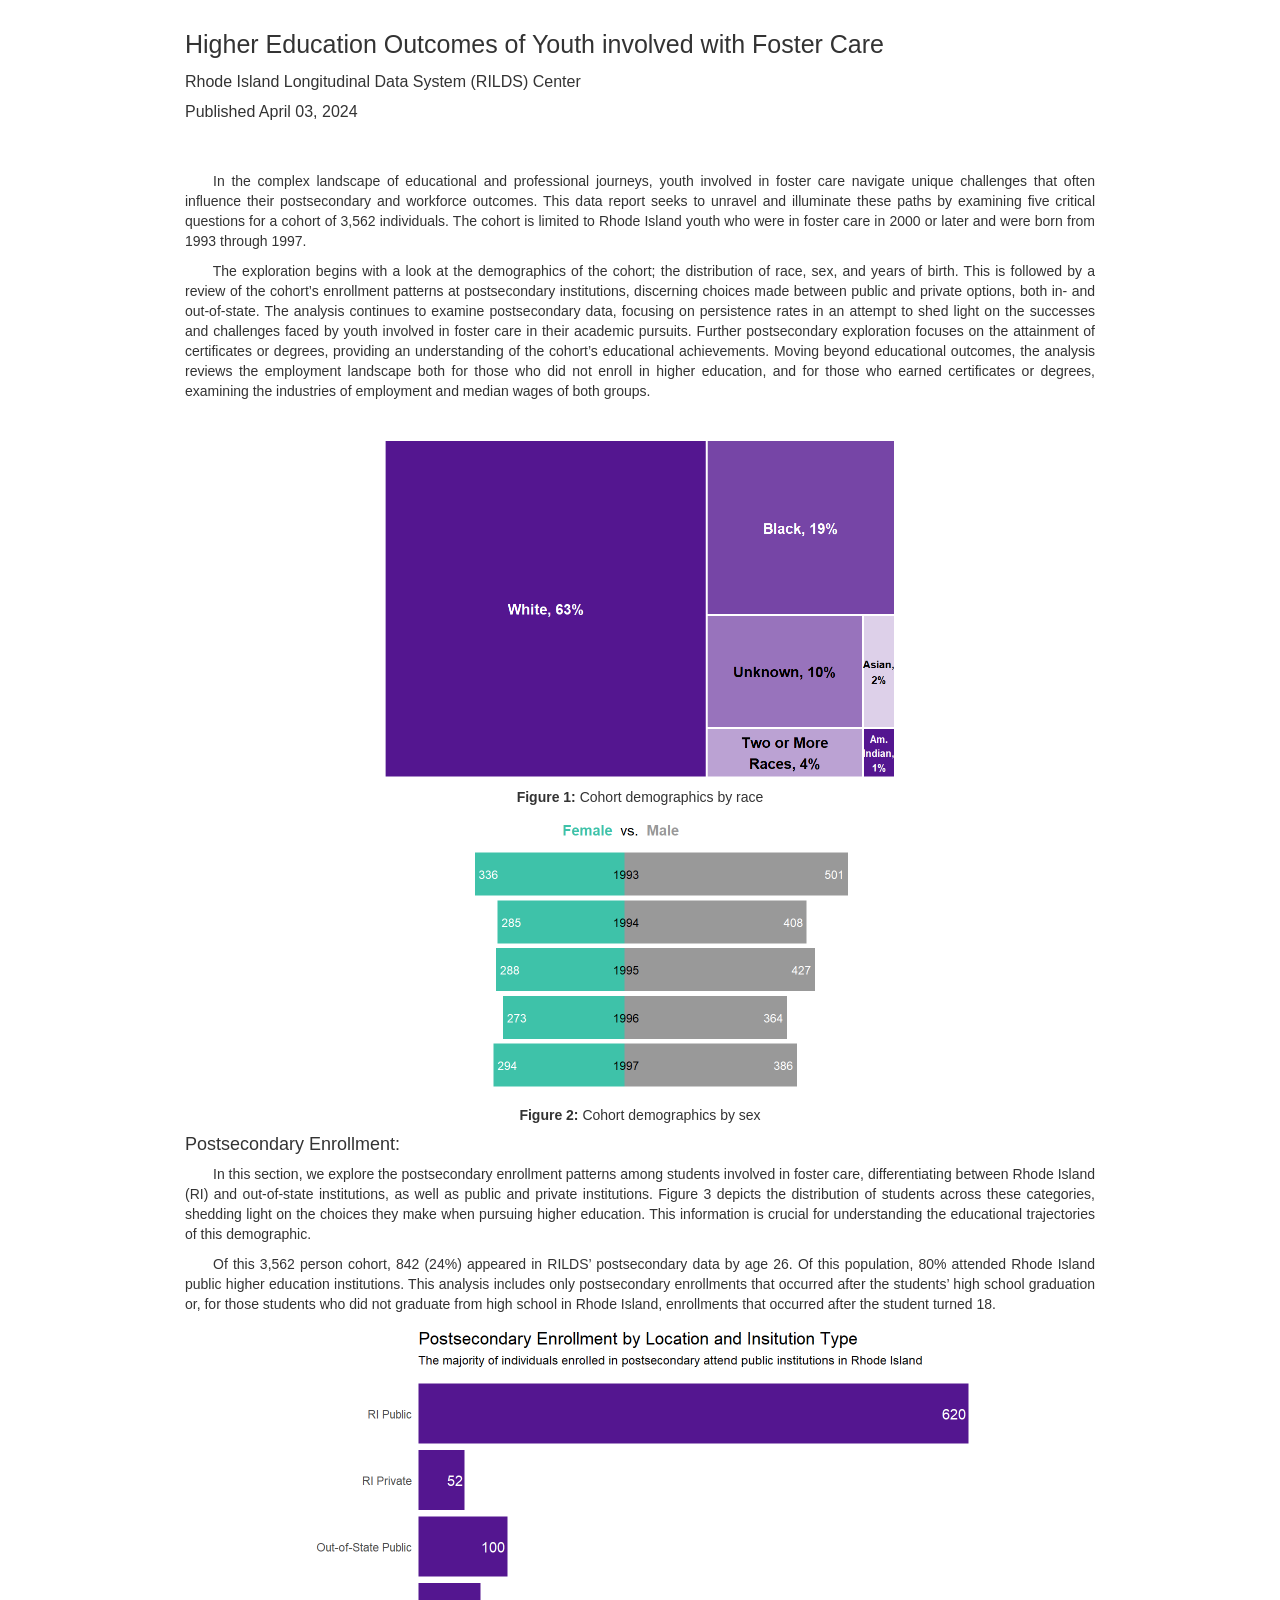
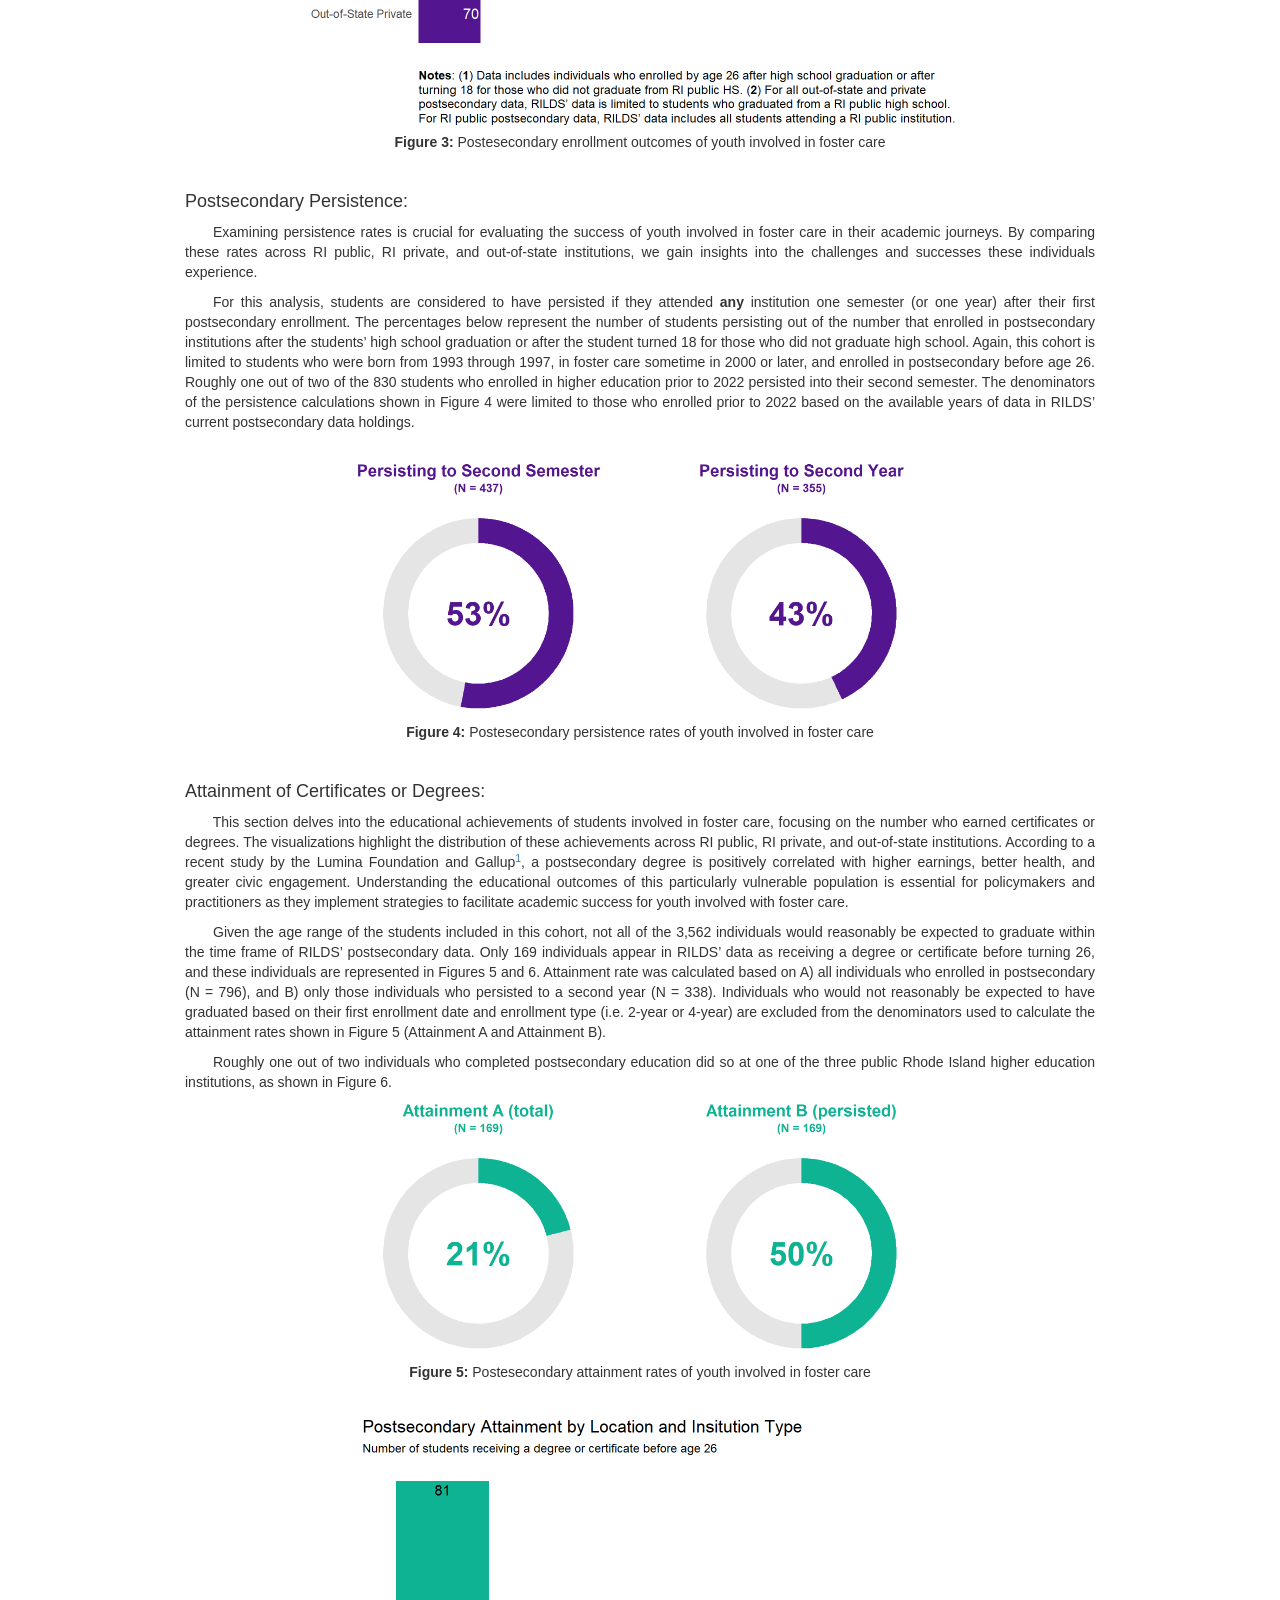
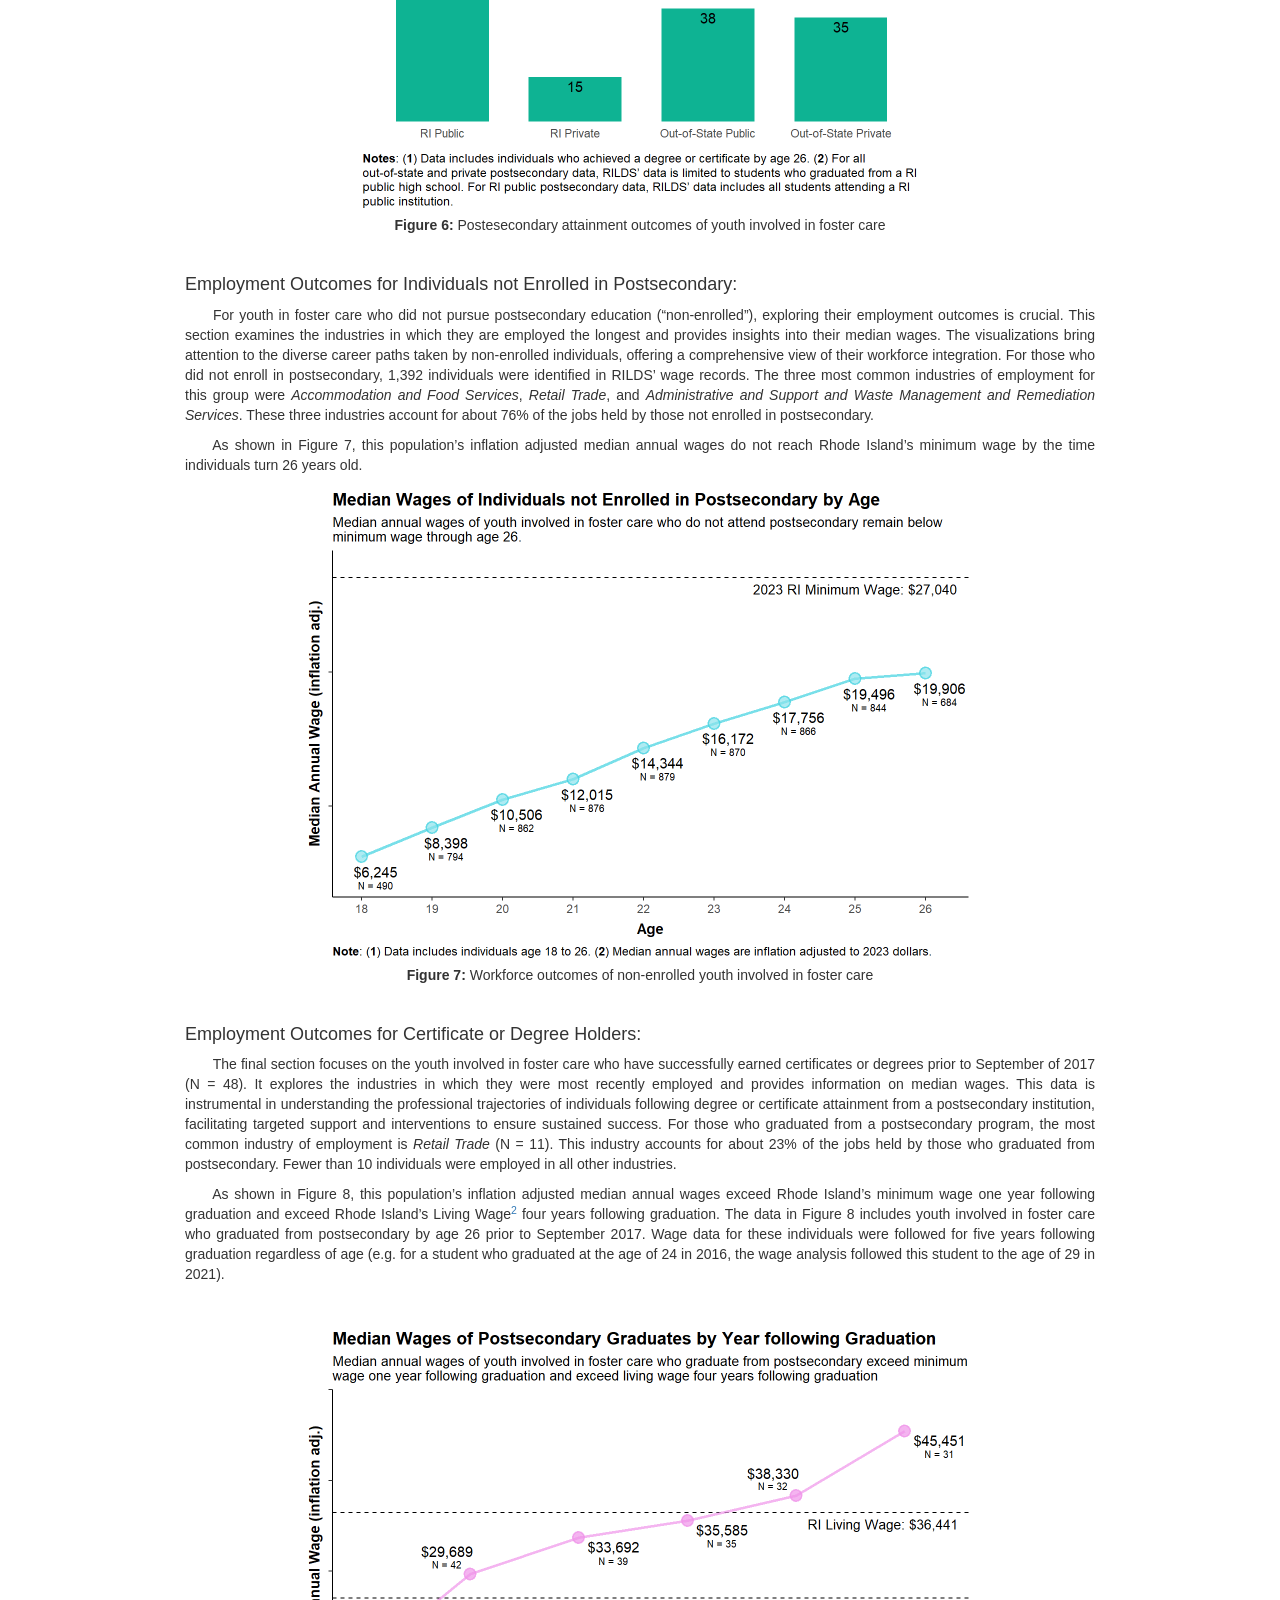
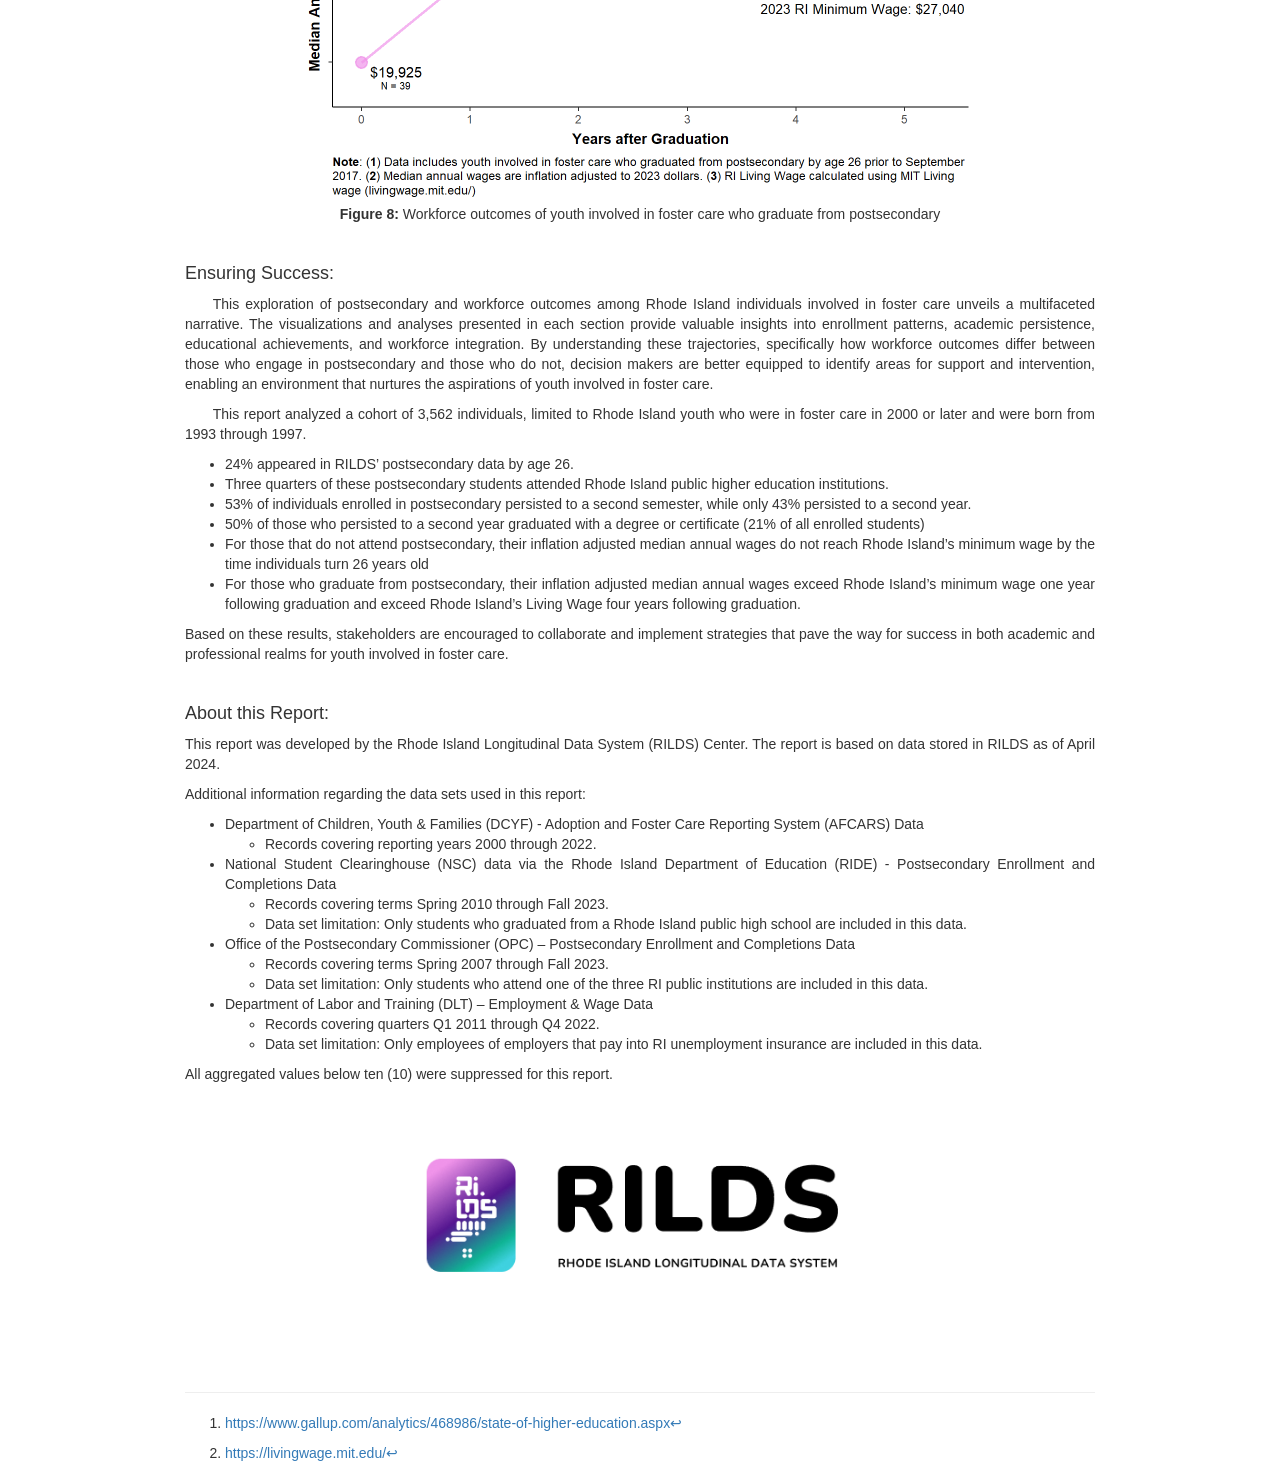
==== FosterCareOutomces.html @ bedd2a1e "add foster care story" ====
<!DOCTYPE html>

<html>

<head>

<meta charset="utf-8" />
<meta name="generator" content="pandoc" />
<meta http-equiv="X-UA-Compatible" content="IE=EDGE" />


<meta name="author" content="Rhode Island Longitudinal Data System (RILDS) Center " />


<title>Higher Education Outcomes of Youth involved with Foster Care </title>

<script>// Pandoc 2.9 adds attributes on both header and div. We remove the former (to
// be compatible with the behavior of Pandoc < 2.8).
document.addEventListener('DOMContentLoaded', function(e) {
  var hs = document.querySelectorAll("div.section[class*='level'] > :first-child");
  var i, h, a;
  for (i = 0; i < hs.length; i++) {
    h = hs[i];
    if (!/^h[1-6]$/i.test(h.tagName)) continue;  // it should be a header h1-h6
    a = h.attributes;
    while (a.length > 0) h.removeAttribute(a[0].name);
  }
});
</script>
<script>/*! jQuery v3.6.0 | (c) OpenJS Foundation and other contributors | jquery.org/license */
!function(e,t){"use strict";"object"==typeof module&&"object"==typeof module.exports?module.exports=e.document?t(e,!0):function(e){if(!e.document)throw new Error("jQuery requires a window with a document");return t(e)}:t(e)}("undefined"!=typeof window?window:this,function(C,e){"use strict";var t=[],r=Object.getPrototypeOf,s=t.slice,g=t.flat?function(e){return t.flat.call(e)}:function(e){return t.concat.apply([],e)},u=t.push,i=t.indexOf,n={},o=n.toString,v=n.hasOwnProperty,a=v.toString,l=a.call(Object),y={},m=function(e){return"function"==typeof e&&"number"!=typeof e.nodeType&&"function"!=typeof e.item},x=function(e){return null!=e&&e===e.window},E=C.document,c={type:!0,src:!0,nonce:!0,noModule:!0};function b(e,t,n){var r,i,o=(n=n||E).createElement("script");if(o.text=e,t)for(r in c)(i=t[r]||t.getAttribute&&t.getAttribute(r))&&o.setAttribute(r,i);n.head.appendChild(o).parentNode.removeChild(o)}function w(e){return null==e?e+"":"object"==typeof e||"function"==typeof e?n[o.call(e)]||"object":typeof e}var f="3.6.0",S=function(e,t){return new S.fn.init(e,t)};function p(e){var t=!!e&&"length"in e&&e.length,n=w(e);return!m(e)&&!x(e)&&("array"===n||0===t||"number"==typeof t&&0<t&&t-1 in e)}S.fn=S.prototype={jquery:f,constructor:S,length:0,toArray:function(){return s.call(this)},get:function(e){return null==e?s.call(this):e<0?this[e+this.length]:this[e]},pushStack:function(e){var t=S.merge(this.constructor(),e);return t.prevObject=this,t},each:function(e){return S.each(this,e)},map:function(n){return this.pushStack(S.map(this,function(e,t){return n.call(e,t,e)}))},slice:function(){return this.pushStack(s.apply(this,arguments))},first:function(){return this.eq(0)},last:function(){return this.eq(-1)},even:function(){return this.pushStack(S.grep(this,function(e,t){return(t+1)%2}))},odd:function(){return this.pushStack(S.grep(this,function(e,t){return t%2}))},eq:function(e){var t=this.length,n=+e+(e<0?t:0);return this.pushStack(0<=n&&n<t?[this[n]]:[])},end:function(){return this.prevObject||this.constructor()},push:u,sort:t.sort,splice:t.splice},S.extend=S.fn.extend=function(){var e,t,n,r,i,o,a=arguments[0]||{},s=1,u=arguments.length,l=!1;for("boolean"==typeof a&&(l=a,a=arguments[s]||{},s++),"object"==typeof a||m(a)||(a={}),s===u&&(a=this,s--);s<u;s++)if(null!=(e=arguments[s]))for(t in e)r=e[t],"__proto__"!==t&&a!==r&&(l&&r&&(S.isPlainObject(r)||(i=Array.isArray(r)))?(n=a[t],o=i&&!Array.isArray(n)?[]:i||S.isPlainObject(n)?n:{},i=!1,a[t]=S.extend(l,o,r)):void 0!==r&&(a[t]=r));return a},S.extend({expando:"jQuery"+(f+Math.random()).replace(/\D/g,""),isReady:!0,error:function(e){throw new Error(e)},noop:function(){},isPlainObject:function(e){var t,n;return!(!e||"[object Object]"!==o.call(e))&&(!(t=r(e))||"function"==typeof(n=v.call(t,"constructor")&&t.constructor)&&a.call(n)===l)},isEmptyObject:function(e){var t;for(t in e)return!1;return!0},globalEval:function(e,t,n){b(e,{nonce:t&&t.nonce},n)},each:function(e,t){var n,r=0;if(p(e)){for(n=e.length;r<n;r++)if(!1===t.call(e[r],r,e[r]))break}else for(r in e)if(!1===t.call(e[r],r,e[r]))break;return e},makeArray:function(e,t){var n=t||[];return null!=e&&(p(Object(e))?S.merge(n,"string"==typeof e?[e]:e):u.call(n,e)),n},inArray:function(e,t,n){return null==t?-1:i.call(t,e,n)},merge:function(e,t){for(var n=+t.length,r=0,i=e.length;r<n;r++)e[i++]=t[r];return e.length=i,e},grep:function(e,t,n){for(var r=[],i=0,o=e.length,a=!n;i<o;i++)!t(e[i],i)!==a&&r.push(e[i]);return r},map:function(e,t,n){var r,i,o=0,a=[];if(p(e))for(r=e.length;o<r;o++)null!=(i=t(e[o],o,n))&&a.push(i);else for(o in e)null!=(i=t(e[o],o,n))&&a.push(i);return g(a)},guid:1,support:y}),"function"==typeof Symbol&&(S.fn[Symbol.iterator]=t[Symbol.iterator]),S.each("Boolean Number String Function Array Date RegExp Object Error Symbol".split(" "),function(e,t){n["[object "+t+"]"]=t.toLowerCase()});var d=function(n){var e,d,b,o,i,h,f,g,w,u,l,T,C,a,E,v,s,c,y,S="sizzle"+1*new Date,p=n.document,k=0,r=0,m=ue(),x=ue(),A=ue(),N=ue(),j=function(e,t){return e===t&&(l=!0),0},D={}.hasOwnProperty,t=[],q=t.pop,L=t.push,H=t.push,O=t.slice,P=function(e,t){for(var n=0,r=e.length;n<r;n++)if(e[n]===t)return n;return-1},R="checked|selected|async|autofocus|autoplay|controls|defer|disabled|hidden|ismap|loop|multiple|open|readonly|required|scoped",M="[\\x20\\t\\r\\n\\f]",I="(?:\\\\[\\da-fA-F]{1,6}"+M+"?|\\\\[^\\r\\n\\f]|[\\w-]|[^\0-\\x7f])+",W="\\["+M+"*("+I+")(?:"+M+"*([*^$|!~]?=)"+M+"*(?:'((?:\\\\.|[^\\\\'])*)'|\"((?:\\\\.|[^\\\\\"])*)\"|("+I+"))|)"+M+"*\\]",F=":("+I+")(?:\\((('((?:\\\\.|[^\\\\'])*)'|\"((?:\\\\.|[^\\\\\"])*)\")|((?:\\\\.|[^\\\\()[\\]]|"+W+")*)|.*)\\)|)",B=new RegExp(M+"+","g"),$=new RegExp("^"+M+"+|((?:^|[^\\\\])(?:\\\\.)*)"+M+"+$","g"),_=new RegExp("^"+M+"*,"+M+"*"),z=new RegExp("^"+M+"*([>+~]|"+M+")"+M+"*"),U=new RegExp(M+"|>"),X=new RegExp(F),V=new RegExp("^"+I+"$"),G={ID:new RegExp("^#("+I+")"),CLASS:new RegExp("^\\.("+I+")"),TAG:new RegExp("^("+I+"|[*])"),ATTR:new RegExp("^"+W),PSEUDO:new RegExp("^"+F),CHILD:new RegExp("^:(only|first|last|nth|nth-last)-(child|of-type)(?:\\("+M+"*(even|odd|(([+-]|)(\\d*)n|)"+M+"*(?:([+-]|)"+M+"*(\\d+)|))"+M+"*\\)|)","i"),bool:new RegExp("^(?:"+R+")$","i"),needsContext:new RegExp("^"+M+"*[>+~]|:(even|odd|eq|gt|lt|nth|first|last)(?:\\("+M+"*((?:-\\d)?\\d*)"+M+"*\\)|)(?=[^-]|$)","i")},Y=/HTML$/i,Q=/^(?:input|select|textarea|button)$/i,J=/^h\d$/i,K=/^[^{]+\{\s*\[native \w/,Z=/^(?:#([\w-]+)|(\w+)|\.([\w-]+))$/,ee=/[+~]/,te=new RegExp("\\\\[\\da-fA-F]{1,6}"+M+"?|\\\\([^\\r\\n\\f])","g"),ne=function(e,t){var n="0x"+e.slice(1)-65536;return t||(n<0?String.fromCharCode(n+65536):String.fromCharCode(n>>10|55296,1023&n|56320))},re=/([\0-\x1f\x7f]|^-?\d)|^-$|[^\0-\x1f\x7f-\uFFFF\w-]/g,ie=function(e,t){return t?"\0"===e?"\ufffd":e.slice(0,-1)+"\\"+e.charCodeAt(e.length-1).toString(16)+" ":"\\"+e},oe=function(){T()},ae=be(function(e){return!0===e.disabled&&"fieldset"===e.nodeName.toLowerCase()},{dir:"parentNode",next:"legend"});try{H.apply(t=O.call(p.childNodes),p.childNodes),t[p.childNodes.length].nodeType}catch(e){H={apply:t.length?function(e,t){L.apply(e,O.call(t))}:function(e,t){var n=e.length,r=0;while(e[n++]=t[r++]);e.length=n-1}}}function se(t,e,n,r){var i,o,a,s,u,l,c,f=e&&e.ownerDocument,p=e?e.nodeType:9;if(n=n||[],"string"!=typeof t||!t||1!==p&&9!==p&&11!==p)return n;if(!r&&(T(e),e=e||C,E)){if(11!==p&&(u=Z.exec(t)))if(i=u[1]){if(9===p){if(!(a=e.getElementById(i)))return n;if(a.id===i)return n.push(a),n}else if(f&&(a=f.getElementById(i))&&y(e,a)&&a.id===i)return n.push(a),n}else{if(u[2])return H.apply(n,e.getElementsByTagName(t)),n;if((i=u[3])&&d.getElementsByClassName&&e.getElementsByClassName)return H.apply(n,e.getElementsByClassName(i)),n}if(d.qsa&&!N[t+" "]&&(!v||!v.test(t))&&(1!==p||"object"!==e.nodeName.toLowerCase())){if(c=t,f=e,1===p&&(U.test(t)||z.test(t))){(f=ee.test(t)&&ye(e.parentNode)||e)===e&&d.scope||((s=e.getAttribute("id"))?s=s.replace(re,ie):e.setAttribute("id",s=S)),o=(l=h(t)).length;while(o--)l[o]=(s?"#"+s:":scope")+" "+xe(l[o]);c=l.join(",")}try{return H.apply(n,f.querySelectorAll(c)),n}catch(e){N(t,!0)}finally{s===S&&e.removeAttribute("id")}}}return g(t.replace($,"$1"),e,n,r)}function ue(){var r=[];return function e(t,n){return r.push(t+" ")>b.cacheLength&&delete e[r.shift()],e[t+" "]=n}}function le(e){return e[S]=!0,e}function ce(e){var t=C.createElement("fieldset");try{return!!e(t)}catch(e){return!1}finally{t.parentNode&&t.parentNode.removeChild(t),t=null}}function fe(e,t){var n=e.split("|"),r=n.length;while(r--)b.attrHandle[n[r]]=t}function pe(e,t){var n=t&&e,r=n&&1===e.nodeType&&1===t.nodeType&&e.sourceIndex-t.sourceIndex;if(r)return r;if(n)while(n=n.nextSibling)if(n===t)return-1;return e?1:-1}function de(t){return function(e){return"input"===e.nodeName.toLowerCase()&&e.type===t}}function he(n){return function(e){var t=e.nodeName.toLowerCase();return("input"===t||"button"===t)&&e.type===n}}function ge(t){return function(e){return"form"in e?e.parentNode&&!1===e.disabled?"label"in e?"label"in e.parentNode?e.parentNode.disabled===t:e.disabled===t:e.isDisabled===t||e.isDisabled!==!t&&ae(e)===t:e.disabled===t:"label"in e&&e.disabled===t}}function ve(a){return le(function(o){return o=+o,le(function(e,t){var n,r=a([],e.length,o),i=r.length;while(i--)e[n=r[i]]&&(e[n]=!(t[n]=e[n]))})})}function ye(e){return e&&"undefined"!=typeof e.getElementsByTagName&&e}for(e in d=se.support={},i=se.isXML=function(e){var t=e&&e.namespaceURI,n=e&&(e.ownerDocument||e).documentElement;return!Y.test(t||n&&n.nodeName||"HTML")},T=se.setDocument=function(e){var t,n,r=e?e.ownerDocument||e:p;return r!=C&&9===r.nodeType&&r.documentElement&&(a=(C=r).documentElement,E=!i(C),p!=C&&(n=C.defaultView)&&n.top!==n&&(n.addEventListener?n.addEventListener("unload",oe,!1):n.attachEvent&&n.attachEvent("onunload",oe)),d.scope=ce(function(e){return a.appendChild(e).appendChild(C.createElement("div")),"undefined"!=typeof e.querySelectorAll&&!e.querySelectorAll(":scope fieldset div").length}),d.attributes=ce(function(e){return e.className="i",!e.getAttribute("className")}),d.getElementsByTagName=ce(function(e){return e.appendChild(C.createComment("")),!e.getElementsByTagName("*").length}),d.getElementsByClassName=K.test(C.getElementsByClassName),d.getById=ce(function(e){return a.appendChild(e).id=S,!C.getElementsByName||!C.getElementsByName(S).length}),d.getById?(b.filter.ID=function(e){var t=e.replace(te,ne);return function(e){return e.getAttribute("id")===t}},b.find.ID=function(e,t){if("undefined"!=typeof t.getElementById&&E){var n=t.getElementById(e);return n?[n]:[]}}):(b.filter.ID=function(e){var n=e.replace(te,ne);return function(e){var t="undefined"!=typeof e.getAttributeNode&&e.getAttributeNode("id");return t&&t.value===n}},b.find.ID=function(e,t){if("undefined"!=typeof t.getElementById&&E){var n,r,i,o=t.getElementById(e);if(o){if((n=o.getAttributeNode("id"))&&n.value===e)return[o];i=t.getElementsByName(e),r=0;while(o=i[r++])if((n=o.getAttributeNode("id"))&&n.value===e)return[o]}return[]}}),b.find.TAG=d.getElementsByTagName?function(e,t){return"undefined"!=typeof t.getElementsByTagName?t.getElementsByTagName(e):d.qsa?t.querySelectorAll(e):void 0}:function(e,t){var n,r=[],i=0,o=t.getElementsByTagName(e);if("*"===e){while(n=o[i++])1===n.nodeType&&r.push(n);return r}return o},b.find.CLASS=d.getElementsByClassName&&function(e,t){if("undefined"!=typeof t.getElementsByClassName&&E)return t.getElementsByClassName(e)},s=[],v=[],(d.qsa=K.test(C.querySelectorAll))&&(ce(function(e){var t;a.appendChild(e).innerHTML="<a id='"+S+"'></a><select id='"+S+"-\r\\' msallowcapture=''><option selected=''></option></select>",e.querySelectorAll("[msallowcapture^='']").length&&v.push("[*^$]="+M+"*(?:''|\"\")"),e.querySelectorAll("[selected]").length||v.push("\\["+M+"*(?:value|"+R+")"),e.querySelectorAll("[id~="+S+"-]").length||v.push("~="),(t=C.createElement("input")).setAttribute("name",""),e.appendChild(t),e.querySelectorAll("[name='']").length||v.push("\\["+M+"*name"+M+"*="+M+"*(?:''|\"\")"),e.querySelectorAll(":checked").length||v.push(":checked"),e.querySelectorAll("a#"+S+"+*").length||v.push(".#.+[+~]"),e.querySelectorAll("\\\f"),v.push("[\\r\\n\\f]")}),ce(function(e){e.innerHTML="<a href='' disabled='disabled'></a><select disabled='disabled'><option/></select>";var t=C.createElement("input");t.setAttribute("type","hidden"),e.appendChild(t).setAttribute("name","D"),e.querySelectorAll("[name=d]").length&&v.push("name"+M+"*[*^$|!~]?="),2!==e.querySelectorAll(":enabled").length&&v.push(":enabled",":disabled"),a.appendChild(e).disabled=!0,2!==e.querySelectorAll(":disabled").length&&v.push(":enabled",":disabled"),e.querySelectorAll("*,:x"),v.push(",.*:")})),(d.matchesSelector=K.test(c=a.matches||a.webkitMatchesSelector||a.mozMatchesSelector||a.oMatchesSelector||a.msMatchesSelector))&&ce(function(e){d.disconnectedMatch=c.call(e,"*"),c.call(e,"[s!='']:x"),s.push("!=",F)}),v=v.length&&new RegExp(v.join("|")),s=s.length&&new RegExp(s.join("|")),t=K.test(a.compareDocumentPosition),y=t||K.test(a.contains)?function(e,t){var n=9===e.nodeType?e.documentElement:e,r=t&&t.parentNode;return e===r||!(!r||1!==r.nodeType||!(n.contains?n.contains(r):e.compareDocumentPosition&&16&e.compareDocumentPosition(r)))}:function(e,t){if(t)while(t=t.parentNode)if(t===e)return!0;return!1},j=t?function(e,t){if(e===t)return l=!0,0;var n=!e.compareDocumentPosition-!t.compareDocumentPosition;return n||(1&(n=(e.ownerDocument||e)==(t.ownerDocument||t)?e.compareDocumentPosition(t):1)||!d.sortDetached&&t.compareDocumentPosition(e)===n?e==C||e.ownerDocument==p&&y(p,e)?-1:t==C||t.ownerDocument==p&&y(p,t)?1:u?P(u,e)-P(u,t):0:4&n?-1:1)}:function(e,t){if(e===t)return l=!0,0;var n,r=0,i=e.parentNode,o=t.parentNode,a=[e],s=[t];if(!i||!o)return e==C?-1:t==C?1:i?-1:o?1:u?P(u,e)-P(u,t):0;if(i===o)return pe(e,t);n=e;while(n=n.parentNode)a.unshift(n);n=t;while(n=n.parentNode)s.unshift(n);while(a[r]===s[r])r++;return r?pe(a[r],s[r]):a[r]==p?-1:s[r]==p?1:0}),C},se.matches=function(e,t){return se(e,null,null,t)},se.matchesSelector=function(e,t){if(T(e),d.matchesSelector&&E&&!N[t+" "]&&(!s||!s.test(t))&&(!v||!v.test(t)))try{var n=c.call(e,t);if(n||d.disconnectedMatch||e.document&&11!==e.document.nodeType)return n}catch(e){N(t,!0)}return 0<se(t,C,null,[e]).length},se.contains=function(e,t){return(e.ownerDocument||e)!=C&&T(e),y(e,t)},se.attr=function(e,t){(e.ownerDocument||e)!=C&&T(e);var n=b.attrHandle[t.toLowerCase()],r=n&&D.call(b.attrHandle,t.toLowerCase())?n(e,t,!E):void 0;return void 0!==r?r:d.attributes||!E?e.getAttribute(t):(r=e.getAttributeNode(t))&&r.specified?r.value:null},se.escape=function(e){return(e+"").replace(re,ie)},se.error=function(e){throw new Error("Syntax error, unrecognized expression: "+e)},se.uniqueSort=function(e){var t,n=[],r=0,i=0;if(l=!d.detectDuplicates,u=!d.sortStable&&e.slice(0),e.sort(j),l){while(t=e[i++])t===e[i]&&(r=n.push(i));while(r--)e.splice(n[r],1)}return u=null,e},o=se.getText=function(e){var t,n="",r=0,i=e.nodeType;if(i){if(1===i||9===i||11===i){if("string"==typeof e.textContent)return e.textContent;for(e=e.firstChild;e;e=e.nextSibling)n+=o(e)}else if(3===i||4===i)return e.nodeValue}else while(t=e[r++])n+=o(t);return n},(b=se.selectors={cacheLength:50,createPseudo:le,match:G,attrHandle:{},find:{},relative:{">":{dir:"parentNode",first:!0}," ":{dir:"parentNode"},"+":{dir:"previousSibling",first:!0},"~":{dir:"previousSibling"}},preFilter:{ATTR:function(e){return e[1]=e[1].replace(te,ne),e[3]=(e[3]||e[4]||e[5]||"").replace(te,ne),"~="===e[2]&&(e[3]=" "+e[3]+" "),e.slice(0,4)},CHILD:function(e){return e[1]=e[1].toLowerCase(),"nth"===e[1].slice(0,3)?(e[3]||se.error(e[0]),e[4]=+(e[4]?e[5]+(e[6]||1):2*("even"===e[3]||"odd"===e[3])),e[5]=+(e[7]+e[8]||"odd"===e[3])):e[3]&&se.error(e[0]),e},PSEUDO:function(e){var t,n=!e[6]&&e[2];return G.CHILD.test(e[0])?null:(e[3]?e[2]=e[4]||e[5]||"":n&&X.test(n)&&(t=h(n,!0))&&(t=n.indexOf(")",n.length-t)-n.length)&&(e[0]=e[0].slice(0,t),e[2]=n.slice(0,t)),e.slice(0,3))}},filter:{TAG:function(e){var t=e.replace(te,ne).toLowerCase();return"*"===e?function(){return!0}:function(e){return e.nodeName&&e.nodeName.toLowerCase()===t}},CLASS:function(e){var t=m[e+" "];return t||(t=new RegExp("(^|"+M+")"+e+"("+M+"|$)"))&&m(e,function(e){return t.test("string"==typeof e.className&&e.className||"undefined"!=typeof e.getAttribute&&e.getAttribute("class")||"")})},ATTR:function(n,r,i){return function(e){var t=se.attr(e,n);return null==t?"!="===r:!r||(t+="","="===r?t===i:"!="===r?t!==i:"^="===r?i&&0===t.indexOf(i):"*="===r?i&&-1<t.indexOf(i):"$="===r?i&&t.slice(-i.length)===i:"~="===r?-1<(" "+t.replace(B," ")+" ").indexOf(i):"|="===r&&(t===i||t.slice(0,i.length+1)===i+"-"))}},CHILD:function(h,e,t,g,v){var y="nth"!==h.slice(0,3),m="last"!==h.slice(-4),x="of-type"===e;return 1===g&&0===v?function(e){return!!e.parentNode}:function(e,t,n){var r,i,o,a,s,u,l=y!==m?"nextSibling":"previousSibling",c=e.parentNode,f=x&&e.nodeName.toLowerCase(),p=!n&&!x,d=!1;if(c){if(y){while(l){a=e;while(a=a[l])if(x?a.nodeName.toLowerCase()===f:1===a.nodeType)return!1;u=l="only"===h&&!u&&"nextSibling"}return!0}if(u=[m?c.firstChild:c.lastChild],m&&p){d=(s=(r=(i=(o=(a=c)[S]||(a[S]={}))[a.uniqueID]||(o[a.uniqueID]={}))[h]||[])[0]===k&&r[1])&&r[2],a=s&&c.childNodes[s];while(a=++s&&a&&a[l]||(d=s=0)||u.pop())if(1===a.nodeType&&++d&&a===e){i[h]=[k,s,d];break}}else if(p&&(d=s=(r=(i=(o=(a=e)[S]||(a[S]={}))[a.uniqueID]||(o[a.uniqueID]={}))[h]||[])[0]===k&&r[1]),!1===d)while(a=++s&&a&&a[l]||(d=s=0)||u.pop())if((x?a.nodeName.toLowerCase()===f:1===a.nodeType)&&++d&&(p&&((i=(o=a[S]||(a[S]={}))[a.uniqueID]||(o[a.uniqueID]={}))[h]=[k,d]),a===e))break;return(d-=v)===g||d%g==0&&0<=d/g}}},PSEUDO:function(e,o){var t,a=b.pseudos[e]||b.setFilters[e.toLowerCase()]||se.error("unsupported pseudo: "+e);return a[S]?a(o):1<a.length?(t=[e,e,"",o],b.setFilters.hasOwnProperty(e.toLowerCase())?le(function(e,t){var n,r=a(e,o),i=r.length;while(i--)e[n=P(e,r[i])]=!(t[n]=r[i])}):function(e){return a(e,0,t)}):a}},pseudos:{not:le(function(e){var r=[],i=[],s=f(e.replace($,"$1"));return s[S]?le(function(e,t,n,r){var i,o=s(e,null,r,[]),a=e.length;while(a--)(i=o[a])&&(e[a]=!(t[a]=i))}):function(e,t,n){return r[0]=e,s(r,null,n,i),r[0]=null,!i.pop()}}),has:le(function(t){return function(e){return 0<se(t,e).length}}),contains:le(function(t){return t=t.replace(te,ne),function(e){return-1<(e.textContent||o(e)).indexOf(t)}}),lang:le(function(n){return V.test(n||"")||se.error("unsupported lang: "+n),n=n.replace(te,ne).toLowerCase(),function(e){var t;do{if(t=E?e.lang:e.getAttribute("xml:lang")||e.getAttribute("lang"))return(t=t.toLowerCase())===n||0===t.indexOf(n+"-")}while((e=e.parentNode)&&1===e.nodeType);return!1}}),target:function(e){var t=n.location&&n.location.hash;return t&&t.slice(1)===e.id},root:function(e){return e===a},focus:function(e){return e===C.activeElement&&(!C.hasFocus||C.hasFocus())&&!!(e.type||e.href||~e.tabIndex)},enabled:ge(!1),disabled:ge(!0),checked:function(e){var t=e.nodeName.toLowerCase();return"input"===t&&!!e.checked||"option"===t&&!!e.selected},selected:function(e){return e.parentNode&&e.parentNode.selectedIndex,!0===e.selected},empty:function(e){for(e=e.firstChild;e;e=e.nextSibling)if(e.nodeType<6)return!1;return!0},parent:function(e){return!b.pseudos.empty(e)},header:function(e){return J.test(e.nodeName)},input:function(e){return Q.test(e.nodeName)},button:function(e){var t=e.nodeName.toLowerCase();return"input"===t&&"button"===e.type||"button"===t},text:function(e){var t;return"input"===e.nodeName.toLowerCase()&&"text"===e.type&&(null==(t=e.getAttribute("type"))||"text"===t.toLowerCase())},first:ve(function(){return[0]}),last:ve(function(e,t){return[t-1]}),eq:ve(function(e,t,n){return[n<0?n+t:n]}),even:ve(function(e,t){for(var n=0;n<t;n+=2)e.push(n);return e}),odd:ve(function(e,t){for(var n=1;n<t;n+=2)e.push(n);return e}),lt:ve(function(e,t,n){for(var r=n<0?n+t:t<n?t:n;0<=--r;)e.push(r);return e}),gt:ve(function(e,t,n){for(var r=n<0?n+t:n;++r<t;)e.push(r);return e})}}).pseudos.nth=b.pseudos.eq,{radio:!0,checkbox:!0,file:!0,password:!0,image:!0})b.pseudos[e]=de(e);for(e in{submit:!0,reset:!0})b.pseudos[e]=he(e);function me(){}function xe(e){for(var t=0,n=e.length,r="";t<n;t++)r+=e[t].value;return r}function be(s,e,t){var u=e.dir,l=e.next,c=l||u,f=t&&"parentNode"===c,p=r++;return e.first?function(e,t,n){while(e=e[u])if(1===e.nodeType||f)return s(e,t,n);return!1}:function(e,t,n){var r,i,o,a=[k,p];if(n){while(e=e[u])if((1===e.nodeType||f)&&s(e,t,n))return!0}else while(e=e[u])if(1===e.nodeType||f)if(i=(o=e[S]||(e[S]={}))[e.uniqueID]||(o[e.uniqueID]={}),l&&l===e.nodeName.toLowerCase())e=e[u]||e;else{if((r=i[c])&&r[0]===k&&r[1]===p)return a[2]=r[2];if((i[c]=a)[2]=s(e,t,n))return!0}return!1}}function we(i){return 1<i.length?function(e,t,n){var r=i.length;while(r--)if(!i[r](e,t,n))return!1;return!0}:i[0]}function Te(e,t,n,r,i){for(var o,a=[],s=0,u=e.length,l=null!=t;s<u;s++)(o=e[s])&&(n&&!n(o,r,i)||(a.push(o),l&&t.push(s)));return a}function Ce(d,h,g,v,y,e){return v&&!v[S]&&(v=Ce(v)),y&&!y[S]&&(y=Ce(y,e)),le(function(e,t,n,r){var i,o,a,s=[],u=[],l=t.length,c=e||function(e,t,n){for(var r=0,i=t.length;r<i;r++)se(e,t[r],n);return n}(h||"*",n.nodeType?[n]:n,[]),f=!d||!e&&h?c:Te(c,s,d,n,r),p=g?y||(e?d:l||v)?[]:t:f;if(g&&g(f,p,n,r),v){i=Te(p,u),v(i,[],n,r),o=i.length;while(o--)(a=i[o])&&(p[u[o]]=!(f[u[o]]=a))}if(e){if(y||d){if(y){i=[],o=p.length;while(o--)(a=p[o])&&i.push(f[o]=a);y(null,p=[],i,r)}o=p.length;while(o--)(a=p[o])&&-1<(i=y?P(e,a):s[o])&&(e[i]=!(t[i]=a))}}else p=Te(p===t?p.splice(l,p.length):p),y?y(null,t,p,r):H.apply(t,p)})}function Ee(e){for(var i,t,n,r=e.length,o=b.relative[e[0].type],a=o||b.relative[" "],s=o?1:0,u=be(function(e){return e===i},a,!0),l=be(function(e){return-1<P(i,e)},a,!0),c=[function(e,t,n){var r=!o&&(n||t!==w)||((i=t).nodeType?u(e,t,n):l(e,t,n));return i=null,r}];s<r;s++)if(t=b.relative[e[s].type])c=[be(we(c),t)];else{if((t=b.filter[e[s].type].apply(null,e[s].matches))[S]){for(n=++s;n<r;n++)if(b.relative[e[n].type])break;return Ce(1<s&&we(c),1<s&&xe(e.slice(0,s-1).concat({value:" "===e[s-2].type?"*":""})).replace($,"$1"),t,s<n&&Ee(e.slice(s,n)),n<r&&Ee(e=e.slice(n)),n<r&&xe(e))}c.push(t)}return we(c)}return me.prototype=b.filters=b.pseudos,b.setFilters=new me,h=se.tokenize=function(e,t){var n,r,i,o,a,s,u,l=x[e+" "];if(l)return t?0:l.slice(0);a=e,s=[],u=b.preFilter;while(a){for(o in n&&!(r=_.exec(a))||(r&&(a=a.slice(r[0].length)||a),s.push(i=[])),n=!1,(r=z.exec(a))&&(n=r.shift(),i.push({value:n,type:r[0].replace($," ")}),a=a.slice(n.length)),b.filter)!(r=G[o].exec(a))||u[o]&&!(r=u[o](r))||(n=r.shift(),i.push({value:n,type:o,matches:r}),a=a.slice(n.length));if(!n)break}return t?a.length:a?se.error(e):x(e,s).slice(0)},f=se.compile=function(e,t){var n,v,y,m,x,r,i=[],o=[],a=A[e+" "];if(!a){t||(t=h(e)),n=t.length;while(n--)(a=Ee(t[n]))[S]?i.push(a):o.push(a);(a=A(e,(v=o,m=0<(y=i).length,x=0<v.length,r=function(e,t,n,r,i){var o,a,s,u=0,l="0",c=e&&[],f=[],p=w,d=e||x&&b.find.TAG("*",i),h=k+=null==p?1:Math.random()||.1,g=d.length;for(i&&(w=t==C||t||i);l!==g&&null!=(o=d[l]);l++){if(x&&o){a=0,t||o.ownerDocument==C||(T(o),n=!E);while(s=v[a++])if(s(o,t||C,n)){r.push(o);break}i&&(k=h)}m&&((o=!s&&o)&&u--,e&&c.push(o))}if(u+=l,m&&l!==u){a=0;while(s=y[a++])s(c,f,t,n);if(e){if(0<u)while(l--)c[l]||f[l]||(f[l]=q.call(r));f=Te(f)}H.apply(r,f),i&&!e&&0<f.length&&1<u+y.length&&se.uniqueSort(r)}return i&&(k=h,w=p),c},m?le(r):r))).selector=e}return a},g=se.select=function(e,t,n,r){var i,o,a,s,u,l="function"==typeof e&&e,c=!r&&h(e=l.selector||e);if(n=n||[],1===c.length){if(2<(o=c[0]=c[0].slice(0)).length&&"ID"===(a=o[0]).type&&9===t.nodeType&&E&&b.relative[o[1].type]){if(!(t=(b.find.ID(a.matches[0].replace(te,ne),t)||[])[0]))return n;l&&(t=t.parentNode),e=e.slice(o.shift().value.length)}i=G.needsContext.test(e)?0:o.length;while(i--){if(a=o[i],b.relative[s=a.type])break;if((u=b.find[s])&&(r=u(a.matches[0].replace(te,ne),ee.test(o[0].type)&&ye(t.parentNode)||t))){if(o.splice(i,1),!(e=r.length&&xe(o)))return H.apply(n,r),n;break}}}return(l||f(e,c))(r,t,!E,n,!t||ee.test(e)&&ye(t.parentNode)||t),n},d.sortStable=S.split("").sort(j).join("")===S,d.detectDuplicates=!!l,T(),d.sortDetached=ce(function(e){return 1&e.compareDocumentPosition(C.createElement("fieldset"))}),ce(function(e){return e.innerHTML="<a href='#'></a>","#"===e.firstChild.getAttribute("href")})||fe("type|href|height|width",function(e,t,n){if(!n)return e.getAttribute(t,"type"===t.toLowerCase()?1:2)}),d.attributes&&ce(function(e){return e.innerHTML="<input/>",e.firstChild.setAttribute("value",""),""===e.firstChild.getAttribute("value")})||fe("value",function(e,t,n){if(!n&&"input"===e.nodeName.toLowerCase())return e.defaultValue}),ce(function(e){return null==e.getAttribute("disabled")})||fe(R,function(e,t,n){var r;if(!n)return!0===e[t]?t.toLowerCase():(r=e.getAttributeNode(t))&&r.specified?r.value:null}),se}(C);S.find=d,S.expr=d.selectors,S.expr[":"]=S.expr.pseudos,S.uniqueSort=S.unique=d.uniqueSort,S.text=d.getText,S.isXMLDoc=d.isXML,S.contains=d.contains,S.escapeSelector=d.escape;var h=function(e,t,n){var r=[],i=void 0!==n;while((e=e[t])&&9!==e.nodeType)if(1===e.nodeType){if(i&&S(e).is(n))break;r.push(e)}return r},T=function(e,t){for(var n=[];e;e=e.nextSibling)1===e.nodeType&&e!==t&&n.push(e);return n},k=S.expr.match.needsContext;function A(e,t){return e.nodeName&&e.nodeName.toLowerCase()===t.toLowerCase()}var N=/^<([a-z][^\/\0>:\x20\t\r\n\f]*)[\x20\t\r\n\f]*\/?>(?:<\/\1>|)$/i;function j(e,n,r){return m(n)?S.grep(e,function(e,t){return!!n.call(e,t,e)!==r}):n.nodeType?S.grep(e,function(e){return e===n!==r}):"string"!=typeof n?S.grep(e,function(e){return-1<i.call(n,e)!==r}):S.filter(n,e,r)}S.filter=function(e,t,n){var r=t[0];return n&&(e=":not("+e+")"),1===t.length&&1===r.nodeType?S.find.matchesSelector(r,e)?[r]:[]:S.find.matches(e,S.grep(t,function(e){return 1===e.nodeType}))},S.fn.extend({find:function(e){var t,n,r=this.length,i=this;if("string"!=typeof e)return this.pushStack(S(e).filter(function(){for(t=0;t<r;t++)if(S.contains(i[t],this))return!0}));for(n=this.pushStack([]),t=0;t<r;t++)S.find(e,i[t],n);return 1<r?S.uniqueSort(n):n},filter:function(e){return this.pushStack(j(this,e||[],!1))},not:function(e){return this.pushStack(j(this,e||[],!0))},is:function(e){return!!j(this,"string"==typeof e&&k.test(e)?S(e):e||[],!1).length}});var D,q=/^(?:\s*(<[\w\W]+>)[^>]*|#([\w-]+))$/;(S.fn.init=function(e,t,n){var r,i;if(!e)return this;if(n=n||D,"string"==typeof e){if(!(r="<"===e[0]&&">"===e[e.length-1]&&3<=e.length?[null,e,null]:q.exec(e))||!r[1]&&t)return!t||t.jquery?(t||n).find(e):this.constructor(t).find(e);if(r[1]){if(t=t instanceof S?t[0]:t,S.merge(this,S.parseHTML(r[1],t&&t.nodeType?t.ownerDocument||t:E,!0)),N.test(r[1])&&S.isPlainObject(t))for(r in t)m(this[r])?this[r](t[r]):this.attr(r,t[r]);return this}return(i=E.getElementById(r[2]))&&(this[0]=i,this.length=1),this}return e.nodeType?(this[0]=e,this.length=1,this):m(e)?void 0!==n.ready?n.ready(e):e(S):S.makeArray(e,this)}).prototype=S.fn,D=S(E);var L=/^(?:parents|prev(?:Until|All))/,H={children:!0,contents:!0,next:!0,prev:!0};function O(e,t){while((e=e[t])&&1!==e.nodeType);return e}S.fn.extend({has:function(e){var t=S(e,this),n=t.length;return this.filter(function(){for(var e=0;e<n;e++)if(S.contains(this,t[e]))return!0})},closest:function(e,t){var n,r=0,i=this.length,o=[],a="string"!=typeof e&&S(e);if(!k.test(e))for(;r<i;r++)for(n=this[r];n&&n!==t;n=n.parentNode)if(n.nodeType<11&&(a?-1<a.index(n):1===n.nodeType&&S.find.matchesSelector(n,e))){o.push(n);break}return this.pushStack(1<o.length?S.uniqueSort(o):o)},index:function(e){return e?"string"==typeof e?i.call(S(e),this[0]):i.call(this,e.jquery?e[0]:e):this[0]&&this[0].parentNode?this.first().prevAll().length:-1},add:function(e,t){return this.pushStack(S.uniqueSort(S.merge(this.get(),S(e,t))))},addBack:function(e){return this.add(null==e?this.prevObject:this.prevObject.filter(e))}}),S.each({parent:function(e){var t=e.parentNode;return t&&11!==t.nodeType?t:null},parents:function(e){return h(e,"parentNode")},parentsUntil:function(e,t,n){return h(e,"parentNode",n)},next:function(e){return O(e,"nextSibling")},prev:function(e){return O(e,"previousSibling")},nextAll:function(e){return h(e,"nextSibling")},prevAll:function(e){return h(e,"previousSibling")},nextUntil:function(e,t,n){return h(e,"nextSibling",n)},prevUntil:function(e,t,n){return h(e,"previousSibling",n)},siblings:function(e){return T((e.parentNode||{}).firstChild,e)},children:function(e){return T(e.firstChild)},contents:function(e){return null!=e.contentDocument&&r(e.contentDocument)?e.contentDocument:(A(e,"template")&&(e=e.content||e),S.merge([],e.childNodes))}},function(r,i){S.fn[r]=function(e,t){var n=S.map(this,i,e);return"Until"!==r.slice(-5)&&(t=e),t&&"string"==typeof t&&(n=S.filter(t,n)),1<this.length&&(H[r]||S.uniqueSort(n),L.test(r)&&n.reverse()),this.pushStack(n)}});var P=/[^\x20\t\r\n\f]+/g;function R(e){return e}function M(e){throw e}function I(e,t,n,r){var i;try{e&&m(i=e.promise)?i.call(e).done(t).fail(n):e&&m(i=e.then)?i.call(e,t,n):t.apply(void 0,[e].slice(r))}catch(e){n.apply(void 0,[e])}}S.Callbacks=function(r){var e,n;r="string"==typeof r?(e=r,n={},S.each(e.match(P)||[],function(e,t){n[t]=!0}),n):S.extend({},r);var i,t,o,a,s=[],u=[],l=-1,c=function(){for(a=a||r.once,o=i=!0;u.length;l=-1){t=u.shift();while(++l<s.length)!1===s[l].apply(t[0],t[1])&&r.stopOnFalse&&(l=s.length,t=!1)}r.memory||(t=!1),i=!1,a&&(s=t?[]:"")},f={add:function(){return s&&(t&&!i&&(l=s.length-1,u.push(t)),function n(e){S.each(e,function(e,t){m(t)?r.unique&&f.has(t)||s.push(t):t&&t.length&&"string"!==w(t)&&n(t)})}(arguments),t&&!i&&c()),this},remove:function(){return S.each(arguments,function(e,t){var n;while(-1<(n=S.inArray(t,s,n)))s.splice(n,1),n<=l&&l--}),this},has:function(e){return e?-1<S.inArray(e,s):0<s.length},empty:function(){return s&&(s=[]),this},disable:function(){return a=u=[],s=t="",this},disabled:function(){return!s},lock:function(){return a=u=[],t||i||(s=t=""),this},locked:function(){return!!a},fireWith:function(e,t){return a||(t=[e,(t=t||[]).slice?t.slice():t],u.push(t),i||c()),this},fire:function(){return f.fireWith(this,arguments),this},fired:function(){return!!o}};return f},S.extend({Deferred:function(e){var o=[["notify","progress",S.Callbacks("memory"),S.Callbacks("memory"),2],["resolve","done",S.Callbacks("once memory"),S.Callbacks("once memory"),0,"resolved"],["reject","fail",S.Callbacks("once memory"),S.Callbacks("once memory"),1,"rejected"]],i="pending",a={state:function(){return i},always:function(){return s.done(arguments).fail(arguments),this},"catch":function(e){return a.then(null,e)},pipe:function(){var i=arguments;return S.Deferred(function(r){S.each(o,function(e,t){var n=m(i[t[4]])&&i[t[4]];s[t[1]](function(){var e=n&&n.apply(this,arguments);e&&m(e.promise)?e.promise().progress(r.notify).done(r.resolve).fail(r.reject):r[t[0]+"With"](this,n?[e]:arguments)})}),i=null}).promise()},then:function(t,n,r){var u=0;function l(i,o,a,s){return function(){var n=this,r=arguments,e=function(){var e,t;if(!(i<u)){if((e=a.apply(n,r))===o.promise())throw new TypeError("Thenable self-resolution");t=e&&("object"==typeof e||"function"==typeof e)&&e.then,m(t)?s?t.call(e,l(u,o,R,s),l(u,o,M,s)):(u++,t.call(e,l(u,o,R,s),l(u,o,M,s),l(u,o,R,o.notifyWith))):(a!==R&&(n=void 0,r=[e]),(s||o.resolveWith)(n,r))}},t=s?e:function(){try{e()}catch(e){S.Deferred.exceptionHook&&S.Deferred.exceptionHook(e,t.stackTrace),u<=i+1&&(a!==M&&(n=void 0,r=[e]),o.rejectWith(n,r))}};i?t():(S.Deferred.getStackHook&&(t.stackTrace=S.Deferred.getStackHook()),C.setTimeout(t))}}return S.Deferred(function(e){o[0][3].add(l(0,e,m(r)?r:R,e.notifyWith)),o[1][3].add(l(0,e,m(t)?t:R)),o[2][3].add(l(0,e,m(n)?n:M))}).promise()},promise:function(e){return null!=e?S.extend(e,a):a}},s={};return S.each(o,function(e,t){var n=t[2],r=t[5];a[t[1]]=n.add,r&&n.add(function(){i=r},o[3-e][2].disable,o[3-e][3].disable,o[0][2].lock,o[0][3].lock),n.add(t[3].fire),s[t[0]]=function(){return s[t[0]+"With"](this===s?void 0:this,arguments),this},s[t[0]+"With"]=n.fireWith}),a.promise(s),e&&e.call(s,s),s},when:function(e){var n=arguments.length,t=n,r=Array(t),i=s.call(arguments),o=S.Deferred(),a=function(t){return function(e){r[t]=this,i[t]=1<arguments.length?s.call(arguments):e,--n||o.resolveWith(r,i)}};if(n<=1&&(I(e,o.done(a(t)).resolve,o.reject,!n),"pending"===o.state()||m(i[t]&&i[t].then)))return o.then();while(t--)I(i[t],a(t),o.reject);return o.promise()}});var W=/^(Eval|Internal|Range|Reference|Syntax|Type|URI)Error$/;S.Deferred.exceptionHook=function(e,t){C.console&&C.console.warn&&e&&W.test(e.name)&&C.console.warn("jQuery.Deferred exception: "+e.message,e.stack,t)},S.readyException=function(e){C.setTimeout(function(){throw e})};var F=S.Deferred();function B(){E.removeEventListener("DOMContentLoaded",B),C.removeEventListener("load",B),S.ready()}S.fn.ready=function(e){return F.then(e)["catch"](function(e){S.readyException(e)}),this},S.extend({isReady:!1,readyWait:1,ready:function(e){(!0===e?--S.readyWait:S.isReady)||(S.isReady=!0)!==e&&0<--S.readyWait||F.resolveWith(E,[S])}}),S.ready.then=F.then,"complete"===E.readyState||"loading"!==E.readyState&&!E.documentElement.doScroll?C.setTimeout(S.ready):(E.addEventListener("DOMContentLoaded",B),C.addEventListener("load",B));var $=function(e,t,n,r,i,o,a){var s=0,u=e.length,l=null==n;if("object"===w(n))for(s in i=!0,n)$(e,t,s,n[s],!0,o,a);else if(void 0!==r&&(i=!0,m(r)||(a=!0),l&&(a?(t.call(e,r),t=null):(l=t,t=function(e,t,n){return l.call(S(e),n)})),t))for(;s<u;s++)t(e[s],n,a?r:r.call(e[s],s,t(e[s],n)));return i?e:l?t.call(e):u?t(e[0],n):o},_=/^-ms-/,z=/-([a-z])/g;function U(e,t){return t.toUpperCase()}function X(e){return e.replace(_,"ms-").replace(z,U)}var V=function(e){return 1===e.nodeType||9===e.nodeType||!+e.nodeType};function G(){this.expando=S.expando+G.uid++}G.uid=1,G.prototype={cache:function(e){var t=e[this.expando];return t||(t={},V(e)&&(e.nodeType?e[this.expando]=t:Object.defineProperty(e,this.expando,{value:t,configurable:!0}))),t},set:function(e,t,n){var r,i=this.cache(e);if("string"==typeof t)i[X(t)]=n;else for(r in t)i[X(r)]=t[r];return i},get:function(e,t){return void 0===t?this.cache(e):e[this.expando]&&e[this.expando][X(t)]},access:function(e,t,n){return void 0===t||t&&"string"==typeof t&&void 0===n?this.get(e,t):(this.set(e,t,n),void 0!==n?n:t)},remove:function(e,t){var n,r=e[this.expando];if(void 0!==r){if(void 0!==t){n=(t=Array.isArray(t)?t.map(X):(t=X(t))in r?[t]:t.match(P)||[]).length;while(n--)delete r[t[n]]}(void 0===t||S.isEmptyObject(r))&&(e.nodeType?e[this.expando]=void 0:delete e[this.expando])}},hasData:function(e){var t=e[this.expando];return void 0!==t&&!S.isEmptyObject(t)}};var Y=new G,Q=new G,J=/^(?:\{[\w\W]*\}|\[[\w\W]*\])$/,K=/[A-Z]/g;function Z(e,t,n){var r,i;if(void 0===n&&1===e.nodeType)if(r="data-"+t.replace(K,"-$&").toLowerCase(),"string"==typeof(n=e.getAttribute(r))){try{n="true"===(i=n)||"false"!==i&&("null"===i?null:i===+i+""?+i:J.test(i)?JSON.parse(i):i)}catch(e){}Q.set(e,t,n)}else n=void 0;return n}S.extend({hasData:function(e){return Q.hasData(e)||Y.hasData(e)},data:function(e,t,n){return Q.access(e,t,n)},removeData:function(e,t){Q.remove(e,t)},_data:function(e,t,n){return Y.access(e,t,n)},_removeData:function(e,t){Y.remove(e,t)}}),S.fn.extend({data:function(n,e){var t,r,i,o=this[0],a=o&&o.attributes;if(void 0===n){if(this.length&&(i=Q.get(o),1===o.nodeType&&!Y.get(o,"hasDataAttrs"))){t=a.length;while(t--)a[t]&&0===(r=a[t].name).indexOf("data-")&&(r=X(r.slice(5)),Z(o,r,i[r]));Y.set(o,"hasDataAttrs",!0)}return i}return"object"==typeof n?this.each(function(){Q.set(this,n)}):$(this,function(e){var t;if(o&&void 0===e)return void 0!==(t=Q.get(o,n))?t:void 0!==(t=Z(o,n))?t:void 0;this.each(function(){Q.set(this,n,e)})},null,e,1<arguments.length,null,!0)},removeData:function(e){return this.each(function(){Q.remove(this,e)})}}),S.extend({queue:function(e,t,n){var r;if(e)return t=(t||"fx")+"queue",r=Y.get(e,t),n&&(!r||Array.isArray(n)?r=Y.access(e,t,S.makeArray(n)):r.push(n)),r||[]},dequeue:function(e,t){t=t||"fx";var n=S.queue(e,t),r=n.length,i=n.shift(),o=S._queueHooks(e,t);"inprogress"===i&&(i=n.shift(),r--),i&&("fx"===t&&n.unshift("inprogress"),delete o.stop,i.call(e,function(){S.dequeue(e,t)},o)),!r&&o&&o.empty.fire()},_queueHooks:function(e,t){var n=t+"queueHooks";return Y.get(e,n)||Y.access(e,n,{empty:S.Callbacks("once memory").add(function(){Y.remove(e,[t+"queue",n])})})}}),S.fn.extend({queue:function(t,n){var e=2;return"string"!=typeof t&&(n=t,t="fx",e--),arguments.length<e?S.queue(this[0],t):void 0===n?this:this.each(function(){var e=S.queue(this,t,n);S._queueHooks(this,t),"fx"===t&&"inprogress"!==e[0]&&S.dequeue(this,t)})},dequeue:function(e){return this.each(function(){S.dequeue(this,e)})},clearQueue:function(e){return this.queue(e||"fx",[])},promise:function(e,t){var n,r=1,i=S.Deferred(),o=this,a=this.length,s=function(){--r||i.resolveWith(o,[o])};"string"!=typeof e&&(t=e,e=void 0),e=e||"fx";while(a--)(n=Y.get(o[a],e+"queueHooks"))&&n.empty&&(r++,n.empty.add(s));return s(),i.promise(t)}});var ee=/[+-]?(?:\d*\.|)\d+(?:[eE][+-]?\d+|)/.source,te=new RegExp("^(?:([+-])=|)("+ee+")([a-z%]*)$","i"),ne=["Top","Right","Bottom","Left"],re=E.documentElement,ie=function(e){return S.contains(e.ownerDocument,e)},oe={composed:!0};re.getRootNode&&(ie=function(e){return S.contains(e.ownerDocument,e)||e.getRootNode(oe)===e.ownerDocument});var ae=function(e,t){return"none"===(e=t||e).style.display||""===e.style.display&&ie(e)&&"none"===S.css(e,"display")};function se(e,t,n,r){var i,o,a=20,s=r?function(){return r.cur()}:function(){return S.css(e,t,"")},u=s(),l=n&&n[3]||(S.cssNumber[t]?"":"px"),c=e.nodeType&&(S.cssNumber[t]||"px"!==l&&+u)&&te.exec(S.css(e,t));if(c&&c[3]!==l){u/=2,l=l||c[3],c=+u||1;while(a--)S.style(e,t,c+l),(1-o)*(1-(o=s()/u||.5))<=0&&(a=0),c/=o;c*=2,S.style(e,t,c+l),n=n||[]}return n&&(c=+c||+u||0,i=n[1]?c+(n[1]+1)*n[2]:+n[2],r&&(r.unit=l,r.start=c,r.end=i)),i}var ue={};function le(e,t){for(var n,r,i,o,a,s,u,l=[],c=0,f=e.length;c<f;c++)(r=e[c]).style&&(n=r.style.display,t?("none"===n&&(l[c]=Y.get(r,"display")||null,l[c]||(r.style.display="")),""===r.style.display&&ae(r)&&(l[c]=(u=a=o=void 0,a=(i=r).ownerDocument,s=i.nodeName,(u=ue[s])||(o=a.body.appendChild(a.createElement(s)),u=S.css(o,"display"),o.parentNode.removeChild(o),"none"===u&&(u="block"),ue[s]=u)))):"none"!==n&&(l[c]="none",Y.set(r,"display",n)));for(c=0;c<f;c++)null!=l[c]&&(e[c].style.display=l[c]);return e}S.fn.extend({show:function(){return le(this,!0)},hide:function(){return le(this)},toggle:function(e){return"boolean"==typeof e?e?this.show():this.hide():this.each(function(){ae(this)?S(this).show():S(this).hide()})}});var ce,fe,pe=/^(?:checkbox|radio)$/i,de=/<([a-z][^\/\0>\x20\t\r\n\f]*)/i,he=/^$|^module$|\/(?:java|ecma)script/i;ce=E.createDocumentFragment().appendChild(E.createElement("div")),(fe=E.createElement("input")).setAttribute("type","radio"),fe.setAttribute("checked","checked"),fe.setAttribute("name","t"),ce.appendChild(fe),y.checkClone=ce.cloneNode(!0).cloneNode(!0).lastChild.checked,ce.innerHTML="<textarea>x</textarea>",y.noCloneChecked=!!ce.cloneNode(!0).lastChild.defaultValue,ce.innerHTML="<option></option>",y.option=!!ce.lastChild;var ge={thead:[1,"<table>","</table>"],col:[2,"<table><colgroup>","</colgroup></table>"],tr:[2,"<table><tbody>","</tbody></table>"],td:[3,"<table><tbody><tr>","</tr></tbody></table>"],_default:[0,"",""]};function ve(e,t){var n;return n="undefined"!=typeof e.getElementsByTagName?e.getElementsByTagName(t||"*"):"undefined"!=typeof e.querySelectorAll?e.querySelectorAll(t||"*"):[],void 0===t||t&&A(e,t)?S.merge([e],n):n}function ye(e,t){for(var n=0,r=e.length;n<r;n++)Y.set(e[n],"globalEval",!t||Y.get(t[n],"globalEval"))}ge.tbody=ge.tfoot=ge.colgroup=ge.caption=ge.thead,ge.th=ge.td,y.option||(ge.optgroup=ge.option=[1,"<select multiple='multiple'>","</select>"]);var me=/<|&#?\w+;/;function xe(e,t,n,r,i){for(var o,a,s,u,l,c,f=t.createDocumentFragment(),p=[],d=0,h=e.length;d<h;d++)if((o=e[d])||0===o)if("object"===w(o))S.merge(p,o.nodeType?[o]:o);else if(me.test(o)){a=a||f.appendChild(t.createElement("div")),s=(de.exec(o)||["",""])[1].toLowerCase(),u=ge[s]||ge._default,a.innerHTML=u[1]+S.htmlPrefilter(o)+u[2],c=u[0];while(c--)a=a.lastChild;S.merge(p,a.childNodes),(a=f.firstChild).textContent=""}else p.push(t.createTextNode(o));f.textContent="",d=0;while(o=p[d++])if(r&&-1<S.inArray(o,r))i&&i.push(o);else if(l=ie(o),a=ve(f.appendChild(o),"script"),l&&ye(a),n){c=0;while(o=a[c++])he.test(o.type||"")&&n.push(o)}return f}var be=/^([^.]*)(?:\.(.+)|)/;function we(){return!0}function Te(){return!1}function Ce(e,t){return e===function(){try{return E.activeElement}catch(e){}}()==("focus"===t)}function Ee(e,t,n,r,i,o){var a,s;if("object"==typeof t){for(s in"string"!=typeof n&&(r=r||n,n=void 0),t)Ee(e,s,n,r,t[s],o);return e}if(null==r&&null==i?(i=n,r=n=void 0):null==i&&("string"==typeof n?(i=r,r=void 0):(i=r,r=n,n=void 0)),!1===i)i=Te;else if(!i)return e;return 1===o&&(a=i,(i=function(e){return S().off(e),a.apply(this,arguments)}).guid=a.guid||(a.guid=S.guid++)),e.each(function(){S.event.add(this,t,i,r,n)})}function Se(e,i,o){o?(Y.set(e,i,!1),S.event.add(e,i,{namespace:!1,handler:function(e){var t,n,r=Y.get(this,i);if(1&e.isTrigger&&this[i]){if(r.length)(S.event.special[i]||{}).delegateType&&e.stopPropagation();else if(r=s.call(arguments),Y.set(this,i,r),t=o(this,i),this[i](),r!==(n=Y.get(this,i))||t?Y.set(this,i,!1):n={},r!==n)return e.stopImmediatePropagation(),e.preventDefault(),n&&n.value}else r.length&&(Y.set(this,i,{value:S.event.trigger(S.extend(r[0],S.Event.prototype),r.slice(1),this)}),e.stopImmediatePropagation())}})):void 0===Y.get(e,i)&&S.event.add(e,i,we)}S.event={global:{},add:function(t,e,n,r,i){var o,a,s,u,l,c,f,p,d,h,g,v=Y.get(t);if(V(t)){n.handler&&(n=(o=n).handler,i=o.selector),i&&S.find.matchesSelector(re,i),n.guid||(n.guid=S.guid++),(u=v.events)||(u=v.events=Object.create(null)),(a=v.handle)||(a=v.handle=function(e){return"undefined"!=typeof S&&S.event.triggered!==e.type?S.event.dispatch.apply(t,arguments):void 0}),l=(e=(e||"").match(P)||[""]).length;while(l--)d=g=(s=be.exec(e[l])||[])[1],h=(s[2]||"").split(".").sort(),d&&(f=S.event.special[d]||{},d=(i?f.delegateType:f.bindType)||d,f=S.event.special[d]||{},c=S.extend({type:d,origType:g,data:r,handler:n,guid:n.guid,selector:i,needsContext:i&&S.expr.match.needsContext.test(i),namespace:h.join(".")},o),(p=u[d])||((p=u[d]=[]).delegateCount=0,f.setup&&!1!==f.setup.call(t,r,h,a)||t.addEventListener&&t.addEventListener(d,a)),f.add&&(f.add.call(t,c),c.handler.guid||(c.handler.guid=n.guid)),i?p.splice(p.delegateCount++,0,c):p.push(c),S.event.global[d]=!0)}},remove:function(e,t,n,r,i){var o,a,s,u,l,c,f,p,d,h,g,v=Y.hasData(e)&&Y.get(e);if(v&&(u=v.events)){l=(t=(t||"").match(P)||[""]).length;while(l--)if(d=g=(s=be.exec(t[l])||[])[1],h=(s[2]||"").split(".").sort(),d){f=S.event.special[d]||{},p=u[d=(r?f.delegateType:f.bindType)||d]||[],s=s[2]&&new RegExp("(^|\\.)"+h.join("\\.(?:.*\\.|)")+"(\\.|$)"),a=o=p.length;while(o--)c=p[o],!i&&g!==c.origType||n&&n.guid!==c.guid||s&&!s.test(c.namespace)||r&&r!==c.selector&&("**"!==r||!c.selector)||(p.splice(o,1),c.selector&&p.delegateCount--,f.remove&&f.remove.call(e,c));a&&!p.length&&(f.teardown&&!1!==f.teardown.call(e,h,v.handle)||S.removeEvent(e,d,v.handle),delete u[d])}else for(d in u)S.event.remove(e,d+t[l],n,r,!0);S.isEmptyObject(u)&&Y.remove(e,"handle events")}},dispatch:function(e){var t,n,r,i,o,a,s=new Array(arguments.length),u=S.event.fix(e),l=(Y.get(this,"events")||Object.create(null))[u.type]||[],c=S.event.special[u.type]||{};for(s[0]=u,t=1;t<arguments.length;t++)s[t]=arguments[t];if(u.delegateTarget=this,!c.preDispatch||!1!==c.preDispatch.call(this,u)){a=S.event.handlers.call(this,u,l),t=0;while((i=a[t++])&&!u.isPropagationStopped()){u.currentTarget=i.elem,n=0;while((o=i.handlers[n++])&&!u.isImmediatePropagationStopped())u.rnamespace&&!1!==o.namespace&&!u.rnamespace.test(o.namespace)||(u.handleObj=o,u.data=o.data,void 0!==(r=((S.event.special[o.origType]||{}).handle||o.handler).apply(i.elem,s))&&!1===(u.result=r)&&(u.preventDefault(),u.stopPropagation()))}return c.postDispatch&&c.postDispatch.call(this,u),u.result}},handlers:function(e,t){var n,r,i,o,a,s=[],u=t.delegateCount,l=e.target;if(u&&l.nodeType&&!("click"===e.type&&1<=e.button))for(;l!==this;l=l.parentNode||this)if(1===l.nodeType&&("click"!==e.type||!0!==l.disabled)){for(o=[],a={},n=0;n<u;n++)void 0===a[i=(r=t[n]).selector+" "]&&(a[i]=r.needsContext?-1<S(i,this).index(l):S.find(i,this,null,[l]).length),a[i]&&o.push(r);o.length&&s.push({elem:l,handlers:o})}return l=this,u<t.length&&s.push({elem:l,handlers:t.slice(u)}),s},addProp:function(t,e){Object.defineProperty(S.Event.prototype,t,{enumerable:!0,configurable:!0,get:m(e)?function(){if(this.originalEvent)return e(this.originalEvent)}:function(){if(this.originalEvent)return this.originalEvent[t]},set:function(e){Object.defineProperty(this,t,{enumerable:!0,configurable:!0,writable:!0,value:e})}})},fix:function(e){return e[S.expando]?e:new S.Event(e)},special:{load:{noBubble:!0},click:{setup:function(e){var t=this||e;return pe.test(t.type)&&t.click&&A(t,"input")&&Se(t,"click",we),!1},trigger:function(e){var t=this||e;return pe.test(t.type)&&t.click&&A(t,"input")&&Se(t,"click"),!0},_default:function(e){var t=e.target;return pe.test(t.type)&&t.click&&A(t,"input")&&Y.get(t,"click")||A(t,"a")}},beforeunload:{postDispatch:function(e){void 0!==e.result&&e.originalEvent&&(e.originalEvent.returnValue=e.result)}}}},S.removeEvent=function(e,t,n){e.removeEventListener&&e.removeEventListener(t,n)},S.Event=function(e,t){if(!(this instanceof S.Event))return new S.Event(e,t);e&&e.type?(this.originalEvent=e,this.type=e.type,this.isDefaultPrevented=e.defaultPrevented||void 0===e.defaultPrevented&&!1===e.returnValue?we:Te,this.target=e.target&&3===e.target.nodeType?e.target.parentNode:e.target,this.currentTarget=e.currentTarget,this.relatedTarget=e.relatedTarget):this.type=e,t&&S.extend(this,t),this.timeStamp=e&&e.timeStamp||Date.now(),this[S.expando]=!0},S.Event.prototype={constructor:S.Event,isDefaultPrevented:Te,isPropagationStopped:Te,isImmediatePropagationStopped:Te,isSimulated:!1,preventDefault:function(){var e=this.originalEvent;this.isDefaultPrevented=we,e&&!this.isSimulated&&e.preventDefault()},stopPropagation:function(){var e=this.originalEvent;this.isPropagationStopped=we,e&&!this.isSimulated&&e.stopPropagation()},stopImmediatePropagation:function(){var e=this.originalEvent;this.isImmediatePropagationStopped=we,e&&!this.isSimulated&&e.stopImmediatePropagation(),this.stopPropagation()}},S.each({altKey:!0,bubbles:!0,cancelable:!0,changedTouches:!0,ctrlKey:!0,detail:!0,eventPhase:!0,metaKey:!0,pageX:!0,pageY:!0,shiftKey:!0,view:!0,"char":!0,code:!0,charCode:!0,key:!0,keyCode:!0,button:!0,buttons:!0,clientX:!0,clientY:!0,offsetX:!0,offsetY:!0,pointerId:!0,pointerType:!0,screenX:!0,screenY:!0,targetTouches:!0,toElement:!0,touches:!0,which:!0},S.event.addProp),S.each({focus:"focusin",blur:"focusout"},function(e,t){S.event.special[e]={setup:function(){return Se(this,e,Ce),!1},trigger:function(){return Se(this,e),!0},_default:function(){return!0},delegateType:t}}),S.each({mouseenter:"mouseover",mouseleave:"mouseout",pointerenter:"pointerover",pointerleave:"pointerout"},function(e,i){S.event.special[e]={delegateType:i,bindType:i,handle:function(e){var t,n=e.relatedTarget,r=e.handleObj;return n&&(n===this||S.contains(this,n))||(e.type=r.origType,t=r.handler.apply(this,arguments),e.type=i),t}}}),S.fn.extend({on:function(e,t,n,r){return Ee(this,e,t,n,r)},one:function(e,t,n,r){return Ee(this,e,t,n,r,1)},off:function(e,t,n){var r,i;if(e&&e.preventDefault&&e.handleObj)return r=e.handleObj,S(e.delegateTarget).off(r.namespace?r.origType+"."+r.namespace:r.origType,r.selector,r.handler),this;if("object"==typeof e){for(i in e)this.off(i,t,e[i]);return this}return!1!==t&&"function"!=typeof t||(n=t,t=void 0),!1===n&&(n=Te),this.each(function(){S.event.remove(this,e,n,t)})}});var ke=/<script|<style|<link/i,Ae=/checked\s*(?:[^=]|=\s*.checked.)/i,Ne=/^\s*<!(?:\[CDATA\[|--)|(?:\]\]|--)>\s*$/g;function je(e,t){return A(e,"table")&&A(11!==t.nodeType?t:t.firstChild,"tr")&&S(e).children("tbody")[0]||e}function De(e){return e.type=(null!==e.getAttribute("type"))+"/"+e.type,e}function qe(e){return"true/"===(e.type||"").slice(0,5)?e.type=e.type.slice(5):e.removeAttribute("type"),e}function Le(e,t){var n,r,i,o,a,s;if(1===t.nodeType){if(Y.hasData(e)&&(s=Y.get(e).events))for(i in Y.remove(t,"handle events"),s)for(n=0,r=s[i].length;n<r;n++)S.event.add(t,i,s[i][n]);Q.hasData(e)&&(o=Q.access(e),a=S.extend({},o),Q.set(t,a))}}function He(n,r,i,o){r=g(r);var e,t,a,s,u,l,c=0,f=n.length,p=f-1,d=r[0],h=m(d);if(h||1<f&&"string"==typeof d&&!y.checkClone&&Ae.test(d))return n.each(function(e){var t=n.eq(e);h&&(r[0]=d.call(this,e,t.html())),He(t,r,i,o)});if(f&&(t=(e=xe(r,n[0].ownerDocument,!1,n,o)).firstChild,1===e.childNodes.length&&(e=t),t||o)){for(s=(a=S.map(ve(e,"script"),De)).length;c<f;c++)u=e,c!==p&&(u=S.clone(u,!0,!0),s&&S.merge(a,ve(u,"script"))),i.call(n[c],u,c);if(s)for(l=a[a.length-1].ownerDocument,S.map(a,qe),c=0;c<s;c++)u=a[c],he.test(u.type||"")&&!Y.access(u,"globalEval")&&S.contains(l,u)&&(u.src&&"module"!==(u.type||"").toLowerCase()?S._evalUrl&&!u.noModule&&S._evalUrl(u.src,{nonce:u.nonce||u.getAttribute("nonce")},l):b(u.textContent.replace(Ne,""),u,l))}return n}function Oe(e,t,n){for(var r,i=t?S.filter(t,e):e,o=0;null!=(r=i[o]);o++)n||1!==r.nodeType||S.cleanData(ve(r)),r.parentNode&&(n&&ie(r)&&ye(ve(r,"script")),r.parentNode.removeChild(r));return e}S.extend({htmlPrefilter:function(e){return e},clone:function(e,t,n){var r,i,o,a,s,u,l,c=e.cloneNode(!0),f=ie(e);if(!(y.noCloneChecked||1!==e.nodeType&&11!==e.nodeType||S.isXMLDoc(e)))for(a=ve(c),r=0,i=(o=ve(e)).length;r<i;r++)s=o[r],u=a[r],void 0,"input"===(l=u.nodeName.toLowerCase())&&pe.test(s.type)?u.checked=s.checked:"input"!==l&&"textarea"!==l||(u.defaultValue=s.defaultValue);if(t)if(n)for(o=o||ve(e),a=a||ve(c),r=0,i=o.length;r<i;r++)Le(o[r],a[r]);else Le(e,c);return 0<(a=ve(c,"script")).length&&ye(a,!f&&ve(e,"script")),c},cleanData:function(e){for(var t,n,r,i=S.event.special,o=0;void 0!==(n=e[o]);o++)if(V(n)){if(t=n[Y.expando]){if(t.events)for(r in t.events)i[r]?S.event.remove(n,r):S.removeEvent(n,r,t.handle);n[Y.expando]=void 0}n[Q.expando]&&(n[Q.expando]=void 0)}}}),S.fn.extend({detach:function(e){return Oe(this,e,!0)},remove:function(e){return Oe(this,e)},text:function(e){return $(this,function(e){return void 0===e?S.text(this):this.empty().each(function(){1!==this.nodeType&&11!==this.nodeType&&9!==this.nodeType||(this.textContent=e)})},null,e,arguments.length)},append:function(){return He(this,arguments,function(e){1!==this.nodeType&&11!==this.nodeType&&9!==this.nodeType||je(this,e).appendChild(e)})},prepend:function(){return He(this,arguments,function(e){if(1===this.nodeType||11===this.nodeType||9===this.nodeType){var t=je(this,e);t.insertBefore(e,t.firstChild)}})},before:function(){return He(this,arguments,function(e){this.parentNode&&this.parentNode.insertBefore(e,this)})},after:function(){return He(this,arguments,function(e){this.parentNode&&this.parentNode.insertBefore(e,this.nextSibling)})},empty:function(){for(var e,t=0;null!=(e=this[t]);t++)1===e.nodeType&&(S.cleanData(ve(e,!1)),e.textContent="");return this},clone:function(e,t){return e=null!=e&&e,t=null==t?e:t,this.map(function(){return S.clone(this,e,t)})},html:function(e){return $(this,function(e){var t=this[0]||{},n=0,r=this.length;if(void 0===e&&1===t.nodeType)return t.innerHTML;if("string"==typeof e&&!ke.test(e)&&!ge[(de.exec(e)||["",""])[1].toLowerCase()]){e=S.htmlPrefilter(e);try{for(;n<r;n++)1===(t=this[n]||{}).nodeType&&(S.cleanData(ve(t,!1)),t.innerHTML=e);t=0}catch(e){}}t&&this.empty().append(e)},null,e,arguments.length)},replaceWith:function(){var n=[];return He(this,arguments,function(e){var t=this.parentNode;S.inArray(this,n)<0&&(S.cleanData(ve(this)),t&&t.replaceChild(e,this))},n)}}),S.each({appendTo:"append",prependTo:"prepend",insertBefore:"before",insertAfter:"after",replaceAll:"replaceWith"},function(e,a){S.fn[e]=function(e){for(var t,n=[],r=S(e),i=r.length-1,o=0;o<=i;o++)t=o===i?this:this.clone(!0),S(r[o])[a](t),u.apply(n,t.get());return this.pushStack(n)}});var Pe=new RegExp("^("+ee+")(?!px)[a-z%]+$","i"),Re=function(e){var t=e.ownerDocument.defaultView;return t&&t.opener||(t=C),t.getComputedStyle(e)},Me=function(e,t,n){var r,i,o={};for(i in t)o[i]=e.style[i],e.style[i]=t[i];for(i in r=n.call(e),t)e.style[i]=o[i];return r},Ie=new RegExp(ne.join("|"),"i");function We(e,t,n){var r,i,o,a,s=e.style;return(n=n||Re(e))&&(""!==(a=n.getPropertyValue(t)||n[t])||ie(e)||(a=S.style(e,t)),!y.pixelBoxStyles()&&Pe.test(a)&&Ie.test(t)&&(r=s.width,i=s.minWidth,o=s.maxWidth,s.minWidth=s.maxWidth=s.width=a,a=n.width,s.width=r,s.minWidth=i,s.maxWidth=o)),void 0!==a?a+"":a}function Fe(e,t){return{get:function(){if(!e())return(this.get=t).apply(this,arguments);delete this.get}}}!function(){function e(){if(l){u.style.cssText="position:absolute;left:-11111px;width:60px;margin-top:1px;padding:0;border:0",l.style.cssText="position:relative;display:block;box-sizing:border-box;overflow:scroll;margin:auto;border:1px;padding:1px;width:60%;top:1%",re.appendChild(u).appendChild(l);var e=C.getComputedStyle(l);n="1%"!==e.top,s=12===t(e.marginLeft),l.style.right="60%",o=36===t(e.right),r=36===t(e.width),l.style.position="absolute",i=12===t(l.offsetWidth/3),re.removeChild(u),l=null}}function t(e){return Math.round(parseFloat(e))}var n,r,i,o,a,s,u=E.createElement("div"),l=E.createElement("div");l.style&&(l.style.backgroundClip="content-box",l.cloneNode(!0).style.backgroundClip="",y.clearCloneStyle="content-box"===l.style.backgroundClip,S.extend(y,{boxSizingReliable:function(){return e(),r},pixelBoxStyles:function(){return e(),o},pixelPosition:function(){return e(),n},reliableMarginLeft:function(){return e(),s},scrollboxSize:function(){return e(),i},reliableTrDimensions:function(){var e,t,n,r;return null==a&&(e=E.createElement("table"),t=E.createElement("tr"),n=E.createElement("div"),e.style.cssText="position:absolute;left:-11111px;border-collapse:separate",t.style.cssText="border:1px solid",t.style.height="1px",n.style.height="9px",n.style.display="block",re.appendChild(e).appendChild(t).appendChild(n),r=C.getComputedStyle(t),a=parseInt(r.height,10)+parseInt(r.borderTopWidth,10)+parseInt(r.borderBottomWidth,10)===t.offsetHeight,re.removeChild(e)),a}}))}();var Be=["Webkit","Moz","ms"],$e=E.createElement("div").style,_e={};function ze(e){var t=S.cssProps[e]||_e[e];return t||(e in $e?e:_e[e]=function(e){var t=e[0].toUpperCase()+e.slice(1),n=Be.length;while(n--)if((e=Be[n]+t)in $e)return e}(e)||e)}var Ue=/^(none|table(?!-c[ea]).+)/,Xe=/^--/,Ve={position:"absolute",visibility:"hidden",display:"block"},Ge={letterSpacing:"0",fontWeight:"400"};function Ye(e,t,n){var r=te.exec(t);return r?Math.max(0,r[2]-(n||0))+(r[3]||"px"):t}function Qe(e,t,n,r,i,o){var a="width"===t?1:0,s=0,u=0;if(n===(r?"border":"content"))return 0;for(;a<4;a+=2)"margin"===n&&(u+=S.css(e,n+ne[a],!0,i)),r?("content"===n&&(u-=S.css(e,"padding"+ne[a],!0,i)),"margin"!==n&&(u-=S.css(e,"border"+ne[a]+"Width",!0,i))):(u+=S.css(e,"padding"+ne[a],!0,i),"padding"!==n?u+=S.css(e,"border"+ne[a]+"Width",!0,i):s+=S.css(e,"border"+ne[a]+"Width",!0,i));return!r&&0<=o&&(u+=Math.max(0,Math.ceil(e["offset"+t[0].toUpperCase()+t.slice(1)]-o-u-s-.5))||0),u}function Je(e,t,n){var r=Re(e),i=(!y.boxSizingReliable()||n)&&"border-box"===S.css(e,"boxSizing",!1,r),o=i,a=We(e,t,r),s="offset"+t[0].toUpperCase()+t.slice(1);if(Pe.test(a)){if(!n)return a;a="auto"}return(!y.boxSizingReliable()&&i||!y.reliableTrDimensions()&&A(e,"tr")||"auto"===a||!parseFloat(a)&&"inline"===S.css(e,"display",!1,r))&&e.getClientRects().length&&(i="border-box"===S.css(e,"boxSizing",!1,r),(o=s in e)&&(a=e[s])),(a=parseFloat(a)||0)+Qe(e,t,n||(i?"border":"content"),o,r,a)+"px"}function Ke(e,t,n,r,i){return new Ke.prototype.init(e,t,n,r,i)}S.extend({cssHooks:{opacity:{get:function(e,t){if(t){var n=We(e,"opacity");return""===n?"1":n}}}},cssNumber:{animationIterationCount:!0,columnCount:!0,fillOpacity:!0,flexGrow:!0,flexShrink:!0,fontWeight:!0,gridArea:!0,gridColumn:!0,gridColumnEnd:!0,gridColumnStart:!0,gridRow:!0,gridRowEnd:!0,gridRowStart:!0,lineHeight:!0,opacity:!0,order:!0,orphans:!0,widows:!0,zIndex:!0,zoom:!0},cssProps:{},style:function(e,t,n,r){if(e&&3!==e.nodeType&&8!==e.nodeType&&e.style){var i,o,a,s=X(t),u=Xe.test(t),l=e.style;if(u||(t=ze(s)),a=S.cssHooks[t]||S.cssHooks[s],void 0===n)return a&&"get"in a&&void 0!==(i=a.get(e,!1,r))?i:l[t];"string"===(o=typeof n)&&(i=te.exec(n))&&i[1]&&(n=se(e,t,i),o="number"),null!=n&&n==n&&("number"!==o||u||(n+=i&&i[3]||(S.cssNumber[s]?"":"px")),y.clearCloneStyle||""!==n||0!==t.indexOf("background")||(l[t]="inherit"),a&&"set"in a&&void 0===(n=a.set(e,n,r))||(u?l.setProperty(t,n):l[t]=n))}},css:function(e,t,n,r){var i,o,a,s=X(t);return Xe.test(t)||(t=ze(s)),(a=S.cssHooks[t]||S.cssHooks[s])&&"get"in a&&(i=a.get(e,!0,n)),void 0===i&&(i=We(e,t,r)),"normal"===i&&t in Ge&&(i=Ge[t]),""===n||n?(o=parseFloat(i),!0===n||isFinite(o)?o||0:i):i}}),S.each(["height","width"],function(e,u){S.cssHooks[u]={get:function(e,t,n){if(t)return!Ue.test(S.css(e,"display"))||e.getClientRects().length&&e.getBoundingClientRect().width?Je(e,u,n):Me(e,Ve,function(){return Je(e,u,n)})},set:function(e,t,n){var r,i=Re(e),o=!y.scrollboxSize()&&"absolute"===i.position,a=(o||n)&&"border-box"===S.css(e,"boxSizing",!1,i),s=n?Qe(e,u,n,a,i):0;return a&&o&&(s-=Math.ceil(e["offset"+u[0].toUpperCase()+u.slice(1)]-parseFloat(i[u])-Qe(e,u,"border",!1,i)-.5)),s&&(r=te.exec(t))&&"px"!==(r[3]||"px")&&(e.style[u]=t,t=S.css(e,u)),Ye(0,t,s)}}}),S.cssHooks.marginLeft=Fe(y.reliableMarginLeft,function(e,t){if(t)return(parseFloat(We(e,"marginLeft"))||e.getBoundingClientRect().left-Me(e,{marginLeft:0},function(){return e.getBoundingClientRect().left}))+"px"}),S.each({margin:"",padding:"",border:"Width"},function(i,o){S.cssHooks[i+o]={expand:function(e){for(var t=0,n={},r="string"==typeof e?e.split(" "):[e];t<4;t++)n[i+ne[t]+o]=r[t]||r[t-2]||r[0];return n}},"margin"!==i&&(S.cssHooks[i+o].set=Ye)}),S.fn.extend({css:function(e,t){return $(this,function(e,t,n){var r,i,o={},a=0;if(Array.isArray(t)){for(r=Re(e),i=t.length;a<i;a++)o[t[a]]=S.css(e,t[a],!1,r);return o}return void 0!==n?S.style(e,t,n):S.css(e,t)},e,t,1<arguments.length)}}),((S.Tween=Ke).prototype={constructor:Ke,init:function(e,t,n,r,i,o){this.elem=e,this.prop=n,this.easing=i||S.easing._default,this.options=t,this.start=this.now=this.cur(),this.end=r,this.unit=o||(S.cssNumber[n]?"":"px")},cur:function(){var e=Ke.propHooks[this.prop];return e&&e.get?e.get(this):Ke.propHooks._default.get(this)},run:function(e){var t,n=Ke.propHooks[this.prop];return this.options.duration?this.pos=t=S.easing[this.easing](e,this.options.duration*e,0,1,this.options.duration):this.pos=t=e,this.now=(this.end-this.start)*t+this.start,this.options.step&&this.options.step.call(this.elem,this.now,this),n&&n.set?n.set(this):Ke.propHooks._default.set(this),this}}).init.prototype=Ke.prototype,(Ke.propHooks={_default:{get:function(e){var t;return 1!==e.elem.nodeType||null!=e.elem[e.prop]&&null==e.elem.style[e.prop]?e.elem[e.prop]:(t=S.css(e.elem,e.prop,""))&&"auto"!==t?t:0},set:function(e){S.fx.step[e.prop]?S.fx.step[e.prop](e):1!==e.elem.nodeType||!S.cssHooks[e.prop]&&null==e.elem.style[ze(e.prop)]?e.elem[e.prop]=e.now:S.style(e.elem,e.prop,e.now+e.unit)}}}).scrollTop=Ke.propHooks.scrollLeft={set:function(e){e.elem.nodeType&&e.elem.parentNode&&(e.elem[e.prop]=e.now)}},S.easing={linear:function(e){return e},swing:function(e){return.5-Math.cos(e*Math.PI)/2},_default:"swing"},S.fx=Ke.prototype.init,S.fx.step={};var Ze,et,tt,nt,rt=/^(?:toggle|show|hide)$/,it=/queueHooks$/;function ot(){et&&(!1===E.hidden&&C.requestAnimationFrame?C.requestAnimationFrame(ot):C.setTimeout(ot,S.fx.interval),S.fx.tick())}function at(){return C.setTimeout(function(){Ze=void 0}),Ze=Date.now()}function st(e,t){var n,r=0,i={height:e};for(t=t?1:0;r<4;r+=2-t)i["margin"+(n=ne[r])]=i["padding"+n]=e;return t&&(i.opacity=i.width=e),i}function ut(e,t,n){for(var r,i=(lt.tweeners[t]||[]).concat(lt.tweeners["*"]),o=0,a=i.length;o<a;o++)if(r=i[o].call(n,t,e))return r}function lt(o,e,t){var n,a,r=0,i=lt.prefilters.length,s=S.Deferred().always(function(){delete u.elem}),u=function(){if(a)return!1;for(var e=Ze||at(),t=Math.max(0,l.startTime+l.duration-e),n=1-(t/l.duration||0),r=0,i=l.tweens.length;r<i;r++)l.tweens[r].run(n);return s.notifyWith(o,[l,n,t]),n<1&&i?t:(i||s.notifyWith(o,[l,1,0]),s.resolveWith(o,[l]),!1)},l=s.promise({elem:o,props:S.extend({},e),opts:S.extend(!0,{specialEasing:{},easing:S.easing._default},t),originalProperties:e,originalOptions:t,startTime:Ze||at(),duration:t.duration,tweens:[],createTween:function(e,t){var n=S.Tween(o,l.opts,e,t,l.opts.specialEasing[e]||l.opts.easing);return l.tweens.push(n),n},stop:function(e){var t=0,n=e?l.tweens.length:0;if(a)return this;for(a=!0;t<n;t++)l.tweens[t].run(1);return e?(s.notifyWith(o,[l,1,0]),s.resolveWith(o,[l,e])):s.rejectWith(o,[l,e]),this}}),c=l.props;for(!function(e,t){var n,r,i,o,a;for(n in e)if(i=t[r=X(n)],o=e[n],Array.isArray(o)&&(i=o[1],o=e[n]=o[0]),n!==r&&(e[r]=o,delete e[n]),(a=S.cssHooks[r])&&"expand"in a)for(n in o=a.expand(o),delete e[r],o)n in e||(e[n]=o[n],t[n]=i);else t[r]=i}(c,l.opts.specialEasing);r<i;r++)if(n=lt.prefilters[r].call(l,o,c,l.opts))return m(n.stop)&&(S._queueHooks(l.elem,l.opts.queue).stop=n.stop.bind(n)),n;return S.map(c,ut,l),m(l.opts.start)&&l.opts.start.call(o,l),l.progress(l.opts.progress).done(l.opts.done,l.opts.complete).fail(l.opts.fail).always(l.opts.always),S.fx.timer(S.extend(u,{elem:o,anim:l,queue:l.opts.queue})),l}S.Animation=S.extend(lt,{tweeners:{"*":[function(e,t){var n=this.createTween(e,t);return se(n.elem,e,te.exec(t),n),n}]},tweener:function(e,t){m(e)?(t=e,e=["*"]):e=e.match(P);for(var n,r=0,i=e.length;r<i;r++)n=e[r],lt.tweeners[n]=lt.tweeners[n]||[],lt.tweeners[n].unshift(t)},prefilters:[function(e,t,n){var r,i,o,a,s,u,l,c,f="width"in t||"height"in t,p=this,d={},h=e.style,g=e.nodeType&&ae(e),v=Y.get(e,"fxshow");for(r in n.queue||(null==(a=S._queueHooks(e,"fx")).unqueued&&(a.unqueued=0,s=a.empty.fire,a.empty.fire=function(){a.unqueued||s()}),a.unqueued++,p.always(function(){p.always(function(){a.unqueued--,S.queue(e,"fx").length||a.empty.fire()})})),t)if(i=t[r],rt.test(i)){if(delete t[r],o=o||"toggle"===i,i===(g?"hide":"show")){if("show"!==i||!v||void 0===v[r])continue;g=!0}d[r]=v&&v[r]||S.style(e,r)}if((u=!S.isEmptyObject(t))||!S.isEmptyObject(d))for(r in f&&1===e.nodeType&&(n.overflow=[h.overflow,h.overflowX,h.overflowY],null==(l=v&&v.display)&&(l=Y.get(e,"display")),"none"===(c=S.css(e,"display"))&&(l?c=l:(le([e],!0),l=e.style.display||l,c=S.css(e,"display"),le([e]))),("inline"===c||"inline-block"===c&&null!=l)&&"none"===S.css(e,"float")&&(u||(p.done(function(){h.display=l}),null==l&&(c=h.display,l="none"===c?"":c)),h.display="inline-block")),n.overflow&&(h.overflow="hidden",p.always(function(){h.overflow=n.overflow[0],h.overflowX=n.overflow[1],h.overflowY=n.overflow[2]})),u=!1,d)u||(v?"hidden"in v&&(g=v.hidden):v=Y.access(e,"fxshow",{display:l}),o&&(v.hidden=!g),g&&le([e],!0),p.done(function(){for(r in g||le([e]),Y.remove(e,"fxshow"),d)S.style(e,r,d[r])})),u=ut(g?v[r]:0,r,p),r in v||(v[r]=u.start,g&&(u.end=u.start,u.start=0))}],prefilter:function(e,t){t?lt.prefilters.unshift(e):lt.prefilters.push(e)}}),S.speed=function(e,t,n){var r=e&&"object"==typeof e?S.extend({},e):{complete:n||!n&&t||m(e)&&e,duration:e,easing:n&&t||t&&!m(t)&&t};return S.fx.off?r.duration=0:"number"!=typeof r.duration&&(r.duration in S.fx.speeds?r.duration=S.fx.speeds[r.duration]:r.duration=S.fx.speeds._default),null!=r.queue&&!0!==r.queue||(r.queue="fx"),r.old=r.complete,r.complete=function(){m(r.old)&&r.old.call(this),r.queue&&S.dequeue(this,r.queue)},r},S.fn.extend({fadeTo:function(e,t,n,r){return this.filter(ae).css("opacity",0).show().end().animate({opacity:t},e,n,r)},animate:function(t,e,n,r){var i=S.isEmptyObject(t),o=S.speed(e,n,r),a=function(){var e=lt(this,S.extend({},t),o);(i||Y.get(this,"finish"))&&e.stop(!0)};return a.finish=a,i||!1===o.queue?this.each(a):this.queue(o.queue,a)},stop:function(i,e,o){var a=function(e){var t=e.stop;delete e.stop,t(o)};return"string"!=typeof i&&(o=e,e=i,i=void 0),e&&this.queue(i||"fx",[]),this.each(function(){var e=!0,t=null!=i&&i+"queueHooks",n=S.timers,r=Y.get(this);if(t)r[t]&&r[t].stop&&a(r[t]);else for(t in r)r[t]&&r[t].stop&&it.test(t)&&a(r[t]);for(t=n.length;t--;)n[t].elem!==this||null!=i&&n[t].queue!==i||(n[t].anim.stop(o),e=!1,n.splice(t,1));!e&&o||S.dequeue(this,i)})},finish:function(a){return!1!==a&&(a=a||"fx"),this.each(function(){var e,t=Y.get(this),n=t[a+"queue"],r=t[a+"queueHooks"],i=S.timers,o=n?n.length:0;for(t.finish=!0,S.queue(this,a,[]),r&&r.stop&&r.stop.call(this,!0),e=i.length;e--;)i[e].elem===this&&i[e].queue===a&&(i[e].anim.stop(!0),i.splice(e,1));for(e=0;e<o;e++)n[e]&&n[e].finish&&n[e].finish.call(this);delete t.finish})}}),S.each(["toggle","show","hide"],function(e,r){var i=S.fn[r];S.fn[r]=function(e,t,n){return null==e||"boolean"==typeof e?i.apply(this,arguments):this.animate(st(r,!0),e,t,n)}}),S.each({slideDown:st("show"),slideUp:st("hide"),slideToggle:st("toggle"),fadeIn:{opacity:"show"},fadeOut:{opacity:"hide"},fadeToggle:{opacity:"toggle"}},function(e,r){S.fn[e]=function(e,t,n){return this.animate(r,e,t,n)}}),S.timers=[],S.fx.tick=function(){var e,t=0,n=S.timers;for(Ze=Date.now();t<n.length;t++)(e=n[t])()||n[t]!==e||n.splice(t--,1);n.length||S.fx.stop(),Ze=void 0},S.fx.timer=function(e){S.timers.push(e),S.fx.start()},S.fx.interval=13,S.fx.start=function(){et||(et=!0,ot())},S.fx.stop=function(){et=null},S.fx.speeds={slow:600,fast:200,_default:400},S.fn.delay=function(r,e){return r=S.fx&&S.fx.speeds[r]||r,e=e||"fx",this.queue(e,function(e,t){var n=C.setTimeout(e,r);t.stop=function(){C.clearTimeout(n)}})},tt=E.createElement("input"),nt=E.createElement("select").appendChild(E.createElement("option")),tt.type="checkbox",y.checkOn=""!==tt.value,y.optSelected=nt.selected,(tt=E.createElement("input")).value="t",tt.type="radio",y.radioValue="t"===tt.value;var ct,ft=S.expr.attrHandle;S.fn.extend({attr:function(e,t){return $(this,S.attr,e,t,1<arguments.length)},removeAttr:function(e){return this.each(function(){S.removeAttr(this,e)})}}),S.extend({attr:function(e,t,n){var r,i,o=e.nodeType;if(3!==o&&8!==o&&2!==o)return"undefined"==typeof e.getAttribute?S.prop(e,t,n):(1===o&&S.isXMLDoc(e)||(i=S.attrHooks[t.toLowerCase()]||(S.expr.match.bool.test(t)?ct:void 0)),void 0!==n?null===n?void S.removeAttr(e,t):i&&"set"in i&&void 0!==(r=i.set(e,n,t))?r:(e.setAttribute(t,n+""),n):i&&"get"in i&&null!==(r=i.get(e,t))?r:null==(r=S.find.attr(e,t))?void 0:r)},attrHooks:{type:{set:function(e,t){if(!y.radioValue&&"radio"===t&&A(e,"input")){var n=e.value;return e.setAttribute("type",t),n&&(e.value=n),t}}}},removeAttr:function(e,t){var n,r=0,i=t&&t.match(P);if(i&&1===e.nodeType)while(n=i[r++])e.removeAttribute(n)}}),ct={set:function(e,t,n){return!1===t?S.removeAttr(e,n):e.setAttribute(n,n),n}},S.each(S.expr.match.bool.source.match(/\w+/g),function(e,t){var a=ft[t]||S.find.attr;ft[t]=function(e,t,n){var r,i,o=t.toLowerCase();return n||(i=ft[o],ft[o]=r,r=null!=a(e,t,n)?o:null,ft[o]=i),r}});var pt=/^(?:input|select|textarea|button)$/i,dt=/^(?:a|area)$/i;function ht(e){return(e.match(P)||[]).join(" ")}function gt(e){return e.getAttribute&&e.getAttribute("class")||""}function vt(e){return Array.isArray(e)?e:"string"==typeof e&&e.match(P)||[]}S.fn.extend({prop:function(e,t){return $(this,S.prop,e,t,1<arguments.length)},removeProp:function(e){return this.each(function(){delete this[S.propFix[e]||e]})}}),S.extend({prop:function(e,t,n){var r,i,o=e.nodeType;if(3!==o&&8!==o&&2!==o)return 1===o&&S.isXMLDoc(e)||(t=S.propFix[t]||t,i=S.propHooks[t]),void 0!==n?i&&"set"in i&&void 0!==(r=i.set(e,n,t))?r:e[t]=n:i&&"get"in i&&null!==(r=i.get(e,t))?r:e[t]},propHooks:{tabIndex:{get:function(e){var t=S.find.attr(e,"tabindex");return t?parseInt(t,10):pt.test(e.nodeName)||dt.test(e.nodeName)&&e.href?0:-1}}},propFix:{"for":"htmlFor","class":"className"}}),y.optSelected||(S.propHooks.selected={get:function(e){var t=e.parentNode;return t&&t.parentNode&&t.parentNode.selectedIndex,null},set:function(e){var t=e.parentNode;t&&(t.selectedIndex,t.parentNode&&t.parentNode.selectedIndex)}}),S.each(["tabIndex","readOnly","maxLength","cellSpacing","cellPadding","rowSpan","colSpan","useMap","frameBorder","contentEditable"],function(){S.propFix[this.toLowerCase()]=this}),S.fn.extend({addClass:function(t){var e,n,r,i,o,a,s,u=0;if(m(t))return this.each(function(e){S(this).addClass(t.call(this,e,gt(this)))});if((e=vt(t)).length)while(n=this[u++])if(i=gt(n),r=1===n.nodeType&&" "+ht(i)+" "){a=0;while(o=e[a++])r.indexOf(" "+o+" ")<0&&(r+=o+" ");i!==(s=ht(r))&&n.setAttribute("class",s)}return this},removeClass:function(t){var e,n,r,i,o,a,s,u=0;if(m(t))return this.each(function(e){S(this).removeClass(t.call(this,e,gt(this)))});if(!arguments.length)return this.attr("class","");if((e=vt(t)).length)while(n=this[u++])if(i=gt(n),r=1===n.nodeType&&" "+ht(i)+" "){a=0;while(o=e[a++])while(-1<r.indexOf(" "+o+" "))r=r.replace(" "+o+" "," ");i!==(s=ht(r))&&n.setAttribute("class",s)}return this},toggleClass:function(i,t){var o=typeof i,a="string"===o||Array.isArray(i);return"boolean"==typeof t&&a?t?this.addClass(i):this.removeClass(i):m(i)?this.each(function(e){S(this).toggleClass(i.call(this,e,gt(this),t),t)}):this.each(function(){var e,t,n,r;if(a){t=0,n=S(this),r=vt(i);while(e=r[t++])n.hasClass(e)?n.removeClass(e):n.addClass(e)}else void 0!==i&&"boolean"!==o||((e=gt(this))&&Y.set(this,"__className__",e),this.setAttribute&&this.setAttribute("class",e||!1===i?"":Y.get(this,"__className__")||""))})},hasClass:function(e){var t,n,r=0;t=" "+e+" ";while(n=this[r++])if(1===n.nodeType&&-1<(" "+ht(gt(n))+" ").indexOf(t))return!0;return!1}});var yt=/\r/g;S.fn.extend({val:function(n){var r,e,i,t=this[0];return arguments.length?(i=m(n),this.each(function(e){var t;1===this.nodeType&&(null==(t=i?n.call(this,e,S(this).val()):n)?t="":"number"==typeof t?t+="":Array.isArray(t)&&(t=S.map(t,function(e){return null==e?"":e+""})),(r=S.valHooks[this.type]||S.valHooks[this.nodeName.toLowerCase()])&&"set"in r&&void 0!==r.set(this,t,"value")||(this.value=t))})):t?(r=S.valHooks[t.type]||S.valHooks[t.nodeName.toLowerCase()])&&"get"in r&&void 0!==(e=r.get(t,"value"))?e:"string"==typeof(e=t.value)?e.replace(yt,""):null==e?"":e:void 0}}),S.extend({valHooks:{option:{get:function(e){var t=S.find.attr(e,"value");return null!=t?t:ht(S.text(e))}},select:{get:function(e){var t,n,r,i=e.options,o=e.selectedIndex,a="select-one"===e.type,s=a?null:[],u=a?o+1:i.length;for(r=o<0?u:a?o:0;r<u;r++)if(((n=i[r]).selected||r===o)&&!n.disabled&&(!n.parentNode.disabled||!A(n.parentNode,"optgroup"))){if(t=S(n).val(),a)return t;s.push(t)}return s},set:function(e,t){var n,r,i=e.options,o=S.makeArray(t),a=i.length;while(a--)((r=i[a]).selected=-1<S.inArray(S.valHooks.option.get(r),o))&&(n=!0);return n||(e.selectedIndex=-1),o}}}}),S.each(["radio","checkbox"],function(){S.valHooks[this]={set:function(e,t){if(Array.isArray(t))return e.checked=-1<S.inArray(S(e).val(),t)}},y.checkOn||(S.valHooks[this].get=function(e){return null===e.getAttribute("value")?"on":e.value})}),y.focusin="onfocusin"in C;var mt=/^(?:focusinfocus|focusoutblur)$/,xt=function(e){e.stopPropagation()};S.extend(S.event,{trigger:function(e,t,n,r){var i,o,a,s,u,l,c,f,p=[n||E],d=v.call(e,"type")?e.type:e,h=v.call(e,"namespace")?e.namespace.split("."):[];if(o=f=a=n=n||E,3!==n.nodeType&&8!==n.nodeType&&!mt.test(d+S.event.triggered)&&(-1<d.indexOf(".")&&(d=(h=d.split(".")).shift(),h.sort()),u=d.indexOf(":")<0&&"on"+d,(e=e[S.expando]?e:new S.Event(d,"object"==typeof e&&e)).isTrigger=r?2:3,e.namespace=h.join("."),e.rnamespace=e.namespace?new RegExp("(^|\\.)"+h.join("\\.(?:.*\\.|)")+"(\\.|$)"):null,e.result=void 0,e.target||(e.target=n),t=null==t?[e]:S.makeArray(t,[e]),c=S.event.special[d]||{},r||!c.trigger||!1!==c.trigger.apply(n,t))){if(!r&&!c.noBubble&&!x(n)){for(s=c.delegateType||d,mt.test(s+d)||(o=o.parentNode);o;o=o.parentNode)p.push(o),a=o;a===(n.ownerDocument||E)&&p.push(a.defaultView||a.parentWindow||C)}i=0;while((o=p[i++])&&!e.isPropagationStopped())f=o,e.type=1<i?s:c.bindType||d,(l=(Y.get(o,"events")||Object.create(null))[e.type]&&Y.get(o,"handle"))&&l.apply(o,t),(l=u&&o[u])&&l.apply&&V(o)&&(e.result=l.apply(o,t),!1===e.result&&e.preventDefault());return e.type=d,r||e.isDefaultPrevented()||c._default&&!1!==c._default.apply(p.pop(),t)||!V(n)||u&&m(n[d])&&!x(n)&&((a=n[u])&&(n[u]=null),S.event.triggered=d,e.isPropagationStopped()&&f.addEventListener(d,xt),n[d](),e.isPropagationStopped()&&f.removeEventListener(d,xt),S.event.triggered=void 0,a&&(n[u]=a)),e.result}},simulate:function(e,t,n){var r=S.extend(new S.Event,n,{type:e,isSimulated:!0});S.event.trigger(r,null,t)}}),S.fn.extend({trigger:function(e,t){return this.each(function(){S.event.trigger(e,t,this)})},triggerHandler:function(e,t){var n=this[0];if(n)return S.event.trigger(e,t,n,!0)}}),y.focusin||S.each({focus:"focusin",blur:"focusout"},function(n,r){var i=function(e){S.event.simulate(r,e.target,S.event.fix(e))};S.event.special[r]={setup:function(){var e=this.ownerDocument||this.document||this,t=Y.access(e,r);t||e.addEventListener(n,i,!0),Y.access(e,r,(t||0)+1)},teardown:function(){var e=this.ownerDocument||this.document||this,t=Y.access(e,r)-1;t?Y.access(e,r,t):(e.removeEventListener(n,i,!0),Y.remove(e,r))}}});var bt=C.location,wt={guid:Date.now()},Tt=/\?/;S.parseXML=function(e){var t,n;if(!e||"string"!=typeof e)return null;try{t=(new C.DOMParser).parseFromString(e,"text/xml")}catch(e){}return n=t&&t.getElementsByTagName("parsererror")[0],t&&!n||S.error("Invalid XML: "+(n?S.map(n.childNodes,function(e){return e.textContent}).join("\n"):e)),t};var Ct=/\[\]$/,Et=/\r?\n/g,St=/^(?:submit|button|image|reset|file)$/i,kt=/^(?:input|select|textarea|keygen)/i;function At(n,e,r,i){var t;if(Array.isArray(e))S.each(e,function(e,t){r||Ct.test(n)?i(n,t):At(n+"["+("object"==typeof t&&null!=t?e:"")+"]",t,r,i)});else if(r||"object"!==w(e))i(n,e);else for(t in e)At(n+"["+t+"]",e[t],r,i)}S.param=function(e,t){var n,r=[],i=function(e,t){var n=m(t)?t():t;r[r.length]=encodeURIComponent(e)+"="+encodeURIComponent(null==n?"":n)};if(null==e)return"";if(Array.isArray(e)||e.jquery&&!S.isPlainObject(e))S.each(e,function(){i(this.name,this.value)});else for(n in e)At(n,e[n],t,i);return r.join("&")},S.fn.extend({serialize:function(){return S.param(this.serializeArray())},serializeArray:function(){return this.map(function(){var e=S.prop(this,"elements");return e?S.makeArray(e):this}).filter(function(){var e=this.type;return this.name&&!S(this).is(":disabled")&&kt.test(this.nodeName)&&!St.test(e)&&(this.checked||!pe.test(e))}).map(function(e,t){var n=S(this).val();return null==n?null:Array.isArray(n)?S.map(n,function(e){return{name:t.name,value:e.replace(Et,"\r\n")}}):{name:t.name,value:n.replace(Et,"\r\n")}}).get()}});var Nt=/%20/g,jt=/#.*$/,Dt=/([?&])_=[^&]*/,qt=/^(.*?):[ \t]*([^\r\n]*)$/gm,Lt=/^(?:GET|HEAD)$/,Ht=/^\/\//,Ot={},Pt={},Rt="*/".concat("*"),Mt=E.createElement("a");function It(o){return function(e,t){"string"!=typeof e&&(t=e,e="*");var n,r=0,i=e.toLowerCase().match(P)||[];if(m(t))while(n=i[r++])"+"===n[0]?(n=n.slice(1)||"*",(o[n]=o[n]||[]).unshift(t)):(o[n]=o[n]||[]).push(t)}}function Wt(t,i,o,a){var s={},u=t===Pt;function l(e){var r;return s[e]=!0,S.each(t[e]||[],function(e,t){var n=t(i,o,a);return"string"!=typeof n||u||s[n]?u?!(r=n):void 0:(i.dataTypes.unshift(n),l(n),!1)}),r}return l(i.dataTypes[0])||!s["*"]&&l("*")}function Ft(e,t){var n,r,i=S.ajaxSettings.flatOptions||{};for(n in t)void 0!==t[n]&&((i[n]?e:r||(r={}))[n]=t[n]);return r&&S.extend(!0,e,r),e}Mt.href=bt.href,S.extend({active:0,lastModified:{},etag:{},ajaxSettings:{url:bt.href,type:"GET",isLocal:/^(?:about|app|app-storage|.+-extension|file|res|widget):$/.test(bt.protocol),global:!0,processData:!0,async:!0,contentType:"application/x-www-form-urlencoded; charset=UTF-8",accepts:{"*":Rt,text:"text/plain",html:"text/html",xml:"application/xml, text/xml",json:"application/json, text/javascript"},contents:{xml:/\bxml\b/,html:/\bhtml/,json:/\bjson\b/},responseFields:{xml:"responseXML",text:"responseText",json:"responseJSON"},converters:{"* text":String,"text html":!0,"text json":JSON.parse,"text xml":S.parseXML},flatOptions:{url:!0,context:!0}},ajaxSetup:function(e,t){return t?Ft(Ft(e,S.ajaxSettings),t):Ft(S.ajaxSettings,e)},ajaxPrefilter:It(Ot),ajaxTransport:It(Pt),ajax:function(e,t){"object"==typeof e&&(t=e,e=void 0),t=t||{};var c,f,p,n,d,r,h,g,i,o,v=S.ajaxSetup({},t),y=v.context||v,m=v.context&&(y.nodeType||y.jquery)?S(y):S.event,x=S.Deferred(),b=S.Callbacks("once memory"),w=v.statusCode||{},a={},s={},u="canceled",T={readyState:0,getResponseHeader:function(e){var t;if(h){if(!n){n={};while(t=qt.exec(p))n[t[1].toLowerCase()+" "]=(n[t[1].toLowerCase()+" "]||[]).concat(t[2])}t=n[e.toLowerCase()+" "]}return null==t?null:t.join(", ")},getAllResponseHeaders:function(){return h?p:null},setRequestHeader:function(e,t){return null==h&&(e=s[e.toLowerCase()]=s[e.toLowerCase()]||e,a[e]=t),this},overrideMimeType:function(e){return null==h&&(v.mimeType=e),this},statusCode:function(e){var t;if(e)if(h)T.always(e[T.status]);else for(t in e)w[t]=[w[t],e[t]];return this},abort:function(e){var t=e||u;return c&&c.abort(t),l(0,t),this}};if(x.promise(T),v.url=((e||v.url||bt.href)+"").replace(Ht,bt.protocol+"//"),v.type=t.method||t.type||v.method||v.type,v.dataTypes=(v.dataType||"*").toLowerCase().match(P)||[""],null==v.crossDomain){r=E.createElement("a");try{r.href=v.url,r.href=r.href,v.crossDomain=Mt.protocol+"//"+Mt.host!=r.protocol+"//"+r.host}catch(e){v.crossDomain=!0}}if(v.data&&v.processData&&"string"!=typeof v.data&&(v.data=S.param(v.data,v.traditional)),Wt(Ot,v,t,T),h)return T;for(i in(g=S.event&&v.global)&&0==S.active++&&S.event.trigger("ajaxStart"),v.type=v.type.toUpperCase(),v.hasContent=!Lt.test(v.type),f=v.url.replace(jt,""),v.hasContent?v.data&&v.processData&&0===(v.contentType||"").indexOf("application/x-www-form-urlencoded")&&(v.data=v.data.replace(Nt,"+")):(o=v.url.slice(f.length),v.data&&(v.processData||"string"==typeof v.data)&&(f+=(Tt.test(f)?"&":"?")+v.data,delete v.data),!1===v.cache&&(f=f.replace(Dt,"$1"),o=(Tt.test(f)?"&":"?")+"_="+wt.guid+++o),v.url=f+o),v.ifModified&&(S.lastModified[f]&&T.setRequestHeader("If-Modified-Since",S.lastModified[f]),S.etag[f]&&T.setRequestHeader("If-None-Match",S.etag[f])),(v.data&&v.hasContent&&!1!==v.contentType||t.contentType)&&T.setRequestHeader("Content-Type",v.contentType),T.setRequestHeader("Accept",v.dataTypes[0]&&v.accepts[v.dataTypes[0]]?v.accepts[v.dataTypes[0]]+("*"!==v.dataTypes[0]?", "+Rt+"; q=0.01":""):v.accepts["*"]),v.headers)T.setRequestHeader(i,v.headers[i]);if(v.beforeSend&&(!1===v.beforeSend.call(y,T,v)||h))return T.abort();if(u="abort",b.add(v.complete),T.done(v.success),T.fail(v.error),c=Wt(Pt,v,t,T)){if(T.readyState=1,g&&m.trigger("ajaxSend",[T,v]),h)return T;v.async&&0<v.timeout&&(d=C.setTimeout(function(){T.abort("timeout")},v.timeout));try{h=!1,c.send(a,l)}catch(e){if(h)throw e;l(-1,e)}}else l(-1,"No Transport");function l(e,t,n,r){var i,o,a,s,u,l=t;h||(h=!0,d&&C.clearTimeout(d),c=void 0,p=r||"",T.readyState=0<e?4:0,i=200<=e&&e<300||304===e,n&&(s=function(e,t,n){var r,i,o,a,s=e.contents,u=e.dataTypes;while("*"===u[0])u.shift(),void 0===r&&(r=e.mimeType||t.getResponseHeader("Content-Type"));if(r)for(i in s)if(s[i]&&s[i].test(r)){u.unshift(i);break}if(u[0]in n)o=u[0];else{for(i in n){if(!u[0]||e.converters[i+" "+u[0]]){o=i;break}a||(a=i)}o=o||a}if(o)return o!==u[0]&&u.unshift(o),n[o]}(v,T,n)),!i&&-1<S.inArray("script",v.dataTypes)&&S.inArray("json",v.dataTypes)<0&&(v.converters["text script"]=function(){}),s=function(e,t,n,r){var i,o,a,s,u,l={},c=e.dataTypes.slice();if(c[1])for(a in e.converters)l[a.toLowerCase()]=e.converters[a];o=c.shift();while(o)if(e.responseFields[o]&&(n[e.responseFields[o]]=t),!u&&r&&e.dataFilter&&(t=e.dataFilter(t,e.dataType)),u=o,o=c.shift())if("*"===o)o=u;else if("*"!==u&&u!==o){if(!(a=l[u+" "+o]||l["* "+o]))for(i in l)if((s=i.split(" "))[1]===o&&(a=l[u+" "+s[0]]||l["* "+s[0]])){!0===a?a=l[i]:!0!==l[i]&&(o=s[0],c.unshift(s[1]));break}if(!0!==a)if(a&&e["throws"])t=a(t);else try{t=a(t)}catch(e){return{state:"parsererror",error:a?e:"No conversion from "+u+" to "+o}}}return{state:"success",data:t}}(v,s,T,i),i?(v.ifModified&&((u=T.getResponseHeader("Last-Modified"))&&(S.lastModified[f]=u),(u=T.getResponseHeader("etag"))&&(S.etag[f]=u)),204===e||"HEAD"===v.type?l="nocontent":304===e?l="notmodified":(l=s.state,o=s.data,i=!(a=s.error))):(a=l,!e&&l||(l="error",e<0&&(e=0))),T.status=e,T.statusText=(t||l)+"",i?x.resolveWith(y,[o,l,T]):x.rejectWith(y,[T,l,a]),T.statusCode(w),w=void 0,g&&m.trigger(i?"ajaxSuccess":"ajaxError",[T,v,i?o:a]),b.fireWith(y,[T,l]),g&&(m.trigger("ajaxComplete",[T,v]),--S.active||S.event.trigger("ajaxStop")))}return T},getJSON:function(e,t,n){return S.get(e,t,n,"json")},getScript:function(e,t){return S.get(e,void 0,t,"script")}}),S.each(["get","post"],function(e,i){S[i]=function(e,t,n,r){return m(t)&&(r=r||n,n=t,t=void 0),S.ajax(S.extend({url:e,type:i,dataType:r,data:t,success:n},S.isPlainObject(e)&&e))}}),S.ajaxPrefilter(function(e){var t;for(t in e.headers)"content-type"===t.toLowerCase()&&(e.contentType=e.headers[t]||"")}),S._evalUrl=function(e,t,n){return S.ajax({url:e,type:"GET",dataType:"script",cache:!0,async:!1,global:!1,converters:{"text script":function(){}},dataFilter:function(e){S.globalEval(e,t,n)}})},S.fn.extend({wrapAll:function(e){var t;return this[0]&&(m(e)&&(e=e.call(this[0])),t=S(e,this[0].ownerDocument).eq(0).clone(!0),this[0].parentNode&&t.insertBefore(this[0]),t.map(function(){var e=this;while(e.firstElementChild)e=e.firstElementChild;return e}).append(this)),this},wrapInner:function(n){return m(n)?this.each(function(e){S(this).wrapInner(n.call(this,e))}):this.each(function(){var e=S(this),t=e.contents();t.length?t.wrapAll(n):e.append(n)})},wrap:function(t){var n=m(t);return this.each(function(e){S(this).wrapAll(n?t.call(this,e):t)})},unwrap:function(e){return this.parent(e).not("body").each(function(){S(this).replaceWith(this.childNodes)}),this}}),S.expr.pseudos.hidden=function(e){return!S.expr.pseudos.visible(e)},S.expr.pseudos.visible=function(e){return!!(e.offsetWidth||e.offsetHeight||e.getClientRects().length)},S.ajaxSettings.xhr=function(){try{return new C.XMLHttpRequest}catch(e){}};var Bt={0:200,1223:204},$t=S.ajaxSettings.xhr();y.cors=!!$t&&"withCredentials"in $t,y.ajax=$t=!!$t,S.ajaxTransport(function(i){var o,a;if(y.cors||$t&&!i.crossDomain)return{send:function(e,t){var n,r=i.xhr();if(r.open(i.type,i.url,i.async,i.username,i.password),i.xhrFields)for(n in i.xhrFields)r[n]=i.xhrFields[n];for(n in i.mimeType&&r.overrideMimeType&&r.overrideMimeType(i.mimeType),i.crossDomain||e["X-Requested-With"]||(e["X-Requested-With"]="XMLHttpRequest"),e)r.setRequestHeader(n,e[n]);o=function(e){return function(){o&&(o=a=r.onload=r.onerror=r.onabort=r.ontimeout=r.onreadystatechange=null,"abort"===e?r.abort():"error"===e?"number"!=typeof r.status?t(0,"error"):t(r.status,r.statusText):t(Bt[r.status]||r.status,r.statusText,"text"!==(r.responseType||"text")||"string"!=typeof r.responseText?{binary:r.response}:{text:r.responseText},r.getAllResponseHeaders()))}},r.onload=o(),a=r.onerror=r.ontimeout=o("error"),void 0!==r.onabort?r.onabort=a:r.onreadystatechange=function(){4===r.readyState&&C.setTimeout(function(){o&&a()})},o=o("abort");try{r.send(i.hasContent&&i.data||null)}catch(e){if(o)throw e}},abort:function(){o&&o()}}}),S.ajaxPrefilter(function(e){e.crossDomain&&(e.contents.script=!1)}),S.ajaxSetup({accepts:{script:"text/javascript, application/javascript, application/ecmascript, application/x-ecmascript"},contents:{script:/\b(?:java|ecma)script\b/},converters:{"text script":function(e){return S.globalEval(e),e}}}),S.ajaxPrefilter("script",function(e){void 0===e.cache&&(e.cache=!1),e.crossDomain&&(e.type="GET")}),S.ajaxTransport("script",function(n){var r,i;if(n.crossDomain||n.scriptAttrs)return{send:function(e,t){r=S("<script>").attr(n.scriptAttrs||{}).prop({charset:n.scriptCharset,src:n.url}).on("load error",i=function(e){r.remove(),i=null,e&&t("error"===e.type?404:200,e.type)}),E.head.appendChild(r[0])},abort:function(){i&&i()}}});var _t,zt=[],Ut=/(=)\?(?=&|$)|\?\?/;S.ajaxSetup({jsonp:"callback",jsonpCallback:function(){var e=zt.pop()||S.expando+"_"+wt.guid++;return this[e]=!0,e}}),S.ajaxPrefilter("json jsonp",function(e,t,n){var r,i,o,a=!1!==e.jsonp&&(Ut.test(e.url)?"url":"string"==typeof e.data&&0===(e.contentType||"").indexOf("application/x-www-form-urlencoded")&&Ut.test(e.data)&&"data");if(a||"jsonp"===e.dataTypes[0])return r=e.jsonpCallback=m(e.jsonpCallback)?e.jsonpCallback():e.jsonpCallback,a?e[a]=e[a].replace(Ut,"$1"+r):!1!==e.jsonp&&(e.url+=(Tt.test(e.url)?"&":"?")+e.jsonp+"="+r),e.converters["script json"]=function(){return o||S.error(r+" was not called"),o[0]},e.dataTypes[0]="json",i=C[r],C[r]=function(){o=arguments},n.always(function(){void 0===i?S(C).removeProp(r):C[r]=i,e[r]&&(e.jsonpCallback=t.jsonpCallback,zt.push(r)),o&&m(i)&&i(o[0]),o=i=void 0}),"script"}),y.createHTMLDocument=((_t=E.implementation.createHTMLDocument("").body).innerHTML="<form></form><form></form>",2===_t.childNodes.length),S.parseHTML=function(e,t,n){return"string"!=typeof e?[]:("boolean"==typeof t&&(n=t,t=!1),t||(y.createHTMLDocument?((r=(t=E.implementation.createHTMLDocument("")).createElement("base")).href=E.location.href,t.head.appendChild(r)):t=E),o=!n&&[],(i=N.exec(e))?[t.createElement(i[1])]:(i=xe([e],t,o),o&&o.length&&S(o).remove(),S.merge([],i.childNodes)));var r,i,o},S.fn.load=function(e,t,n){var r,i,o,a=this,s=e.indexOf(" ");return-1<s&&(r=ht(e.slice(s)),e=e.slice(0,s)),m(t)?(n=t,t=void 0):t&&"object"==typeof t&&(i="POST"),0<a.length&&S.ajax({url:e,type:i||"GET",dataType:"html",data:t}).done(function(e){o=arguments,a.html(r?S("<div>").append(S.parseHTML(e)).find(r):e)}).always(n&&function(e,t){a.each(function(){n.apply(this,o||[e.responseText,t,e])})}),this},S.expr.pseudos.animated=function(t){return S.grep(S.timers,function(e){return t===e.elem}).length},S.offset={setOffset:function(e,t,n){var r,i,o,a,s,u,l=S.css(e,"position"),c=S(e),f={};"static"===l&&(e.style.position="relative"),s=c.offset(),o=S.css(e,"top"),u=S.css(e,"left"),("absolute"===l||"fixed"===l)&&-1<(o+u).indexOf("auto")?(a=(r=c.position()).top,i=r.left):(a=parseFloat(o)||0,i=parseFloat(u)||0),m(t)&&(t=t.call(e,n,S.extend({},s))),null!=t.top&&(f.top=t.top-s.top+a),null!=t.left&&(f.left=t.left-s.left+i),"using"in t?t.using.call(e,f):c.css(f)}},S.fn.extend({offset:function(t){if(arguments.length)return void 0===t?this:this.each(function(e){S.offset.setOffset(this,t,e)});var e,n,r=this[0];return r?r.getClientRects().length?(e=r.getBoundingClientRect(),n=r.ownerDocument.defaultView,{top:e.top+n.pageYOffset,left:e.left+n.pageXOffset}):{top:0,left:0}:void 0},position:function(){if(this[0]){var e,t,n,r=this[0],i={top:0,left:0};if("fixed"===S.css(r,"position"))t=r.getBoundingClientRect();else{t=this.offset(),n=r.ownerDocument,e=r.offsetParent||n.documentElement;while(e&&(e===n.body||e===n.documentElement)&&"static"===S.css(e,"position"))e=e.parentNode;e&&e!==r&&1===e.nodeType&&((i=S(e).offset()).top+=S.css(e,"borderTopWidth",!0),i.left+=S.css(e,"borderLeftWidth",!0))}return{top:t.top-i.top-S.css(r,"marginTop",!0),left:t.left-i.left-S.css(r,"marginLeft",!0)}}},offsetParent:function(){return this.map(function(){var e=this.offsetParent;while(e&&"static"===S.css(e,"position"))e=e.offsetParent;return e||re})}}),S.each({scrollLeft:"pageXOffset",scrollTop:"pageYOffset"},function(t,i){var o="pageYOffset"===i;S.fn[t]=function(e){return $(this,function(e,t,n){var r;if(x(e)?r=e:9===e.nodeType&&(r=e.defaultView),void 0===n)return r?r[i]:e[t];r?r.scrollTo(o?r.pageXOffset:n,o?n:r.pageYOffset):e[t]=n},t,e,arguments.length)}}),S.each(["top","left"],function(e,n){S.cssHooks[n]=Fe(y.pixelPosition,function(e,t){if(t)return t=We(e,n),Pe.test(t)?S(e).position()[n]+"px":t})}),S.each({Height:"height",Width:"width"},function(a,s){S.each({padding:"inner"+a,content:s,"":"outer"+a},function(r,o){S.fn[o]=function(e,t){var n=arguments.length&&(r||"boolean"!=typeof e),i=r||(!0===e||!0===t?"margin":"border");return $(this,function(e,t,n){var r;return x(e)?0===o.indexOf("outer")?e["inner"+a]:e.document.documentElement["client"+a]:9===e.nodeType?(r=e.documentElement,Math.max(e.body["scroll"+a],r["scroll"+a],e.body["offset"+a],r["offset"+a],r["client"+a])):void 0===n?S.css(e,t,i):S.style(e,t,n,i)},s,n?e:void 0,n)}})}),S.each(["ajaxStart","ajaxStop","ajaxComplete","ajaxError","ajaxSuccess","ajaxSend"],function(e,t){S.fn[t]=function(e){return this.on(t,e)}}),S.fn.extend({bind:function(e,t,n){return this.on(e,null,t,n)},unbind:function(e,t){return this.off(e,null,t)},delegate:function(e,t,n,r){return this.on(t,e,n,r)},undelegate:function(e,t,n){return 1===arguments.length?this.off(e,"**"):this.off(t,e||"**",n)},hover:function(e,t){return this.mouseenter(e).mouseleave(t||e)}}),S.each("blur focus focusin focusout resize scroll click dblclick mousedown mouseup mousemove mouseover mouseout mouseenter mouseleave change select submit keydown keypress keyup contextmenu".split(" "),function(e,n){S.fn[n]=function(e,t){return 0<arguments.length?this.on(n,null,e,t):this.trigger(n)}});var Xt=/^[\s\uFEFF\xA0]+|[\s\uFEFF\xA0]+$/g;S.proxy=function(e,t){var n,r,i;if("string"==typeof t&&(n=e[t],t=e,e=n),m(e))return r=s.call(arguments,2),(i=function(){return e.apply(t||this,r.concat(s.call(arguments)))}).guid=e.guid=e.guid||S.guid++,i},S.holdReady=function(e){e?S.readyWait++:S.ready(!0)},S.isArray=Array.isArray,S.parseJSON=JSON.parse,S.nodeName=A,S.isFunction=m,S.isWindow=x,S.camelCase=X,S.type=w,S.now=Date.now,S.isNumeric=function(e){var t=S.type(e);return("number"===t||"string"===t)&&!isNaN(e-parseFloat(e))},S.trim=function(e){return null==e?"":(e+"").replace(Xt,"")},"function"==typeof define&&define.amd&&define("jquery",[],function(){return S});var Vt=C.jQuery,Gt=C.$;return S.noConflict=function(e){return C.$===S&&(C.$=Gt),e&&C.jQuery===S&&(C.jQuery=Vt),S},"undefined"==typeof e&&(C.jQuery=C.$=S),S});
</script>
<meta name="viewport" content="width=device-width, initial-scale=1" />
<style type="text/css">html{font-family:sans-serif;-webkit-text-size-adjust:100%;-ms-text-size-adjust:100%}body{margin:0}article,aside,details,figcaption,figure,footer,header,hgroup,main,menu,nav,section,summary{display:block}audio,canvas,progress,video{display:inline-block;vertical-align:baseline}audio:not([controls]){display:none;height:0}[hidden],template{display:none}a{background-color:transparent}a:active,a:hover{outline:0}abbr[title]{border-bottom:1px dotted}b,strong{font-weight:700}dfn{font-style:italic}h1{margin:.67em 0;font-size:2em}mark{color:#000;background:#ff0}small{font-size:80%}sub,sup{position:relative;font-size:75%;line-height:0;vertical-align:baseline}sup{top:-.5em}sub{bottom:-.25em}img{border:0}svg:not(:root){overflow:hidden}figure{margin:1em 40px}hr{height:0;-webkit-box-sizing:content-box;-moz-box-sizing:content-box;box-sizing:content-box}pre{overflow:auto}code,kbd,pre,samp{font-family:monospace,monospace;font-size:1em}button,input,optgroup,select,textarea{margin:0;font:inherit;color:inherit}button{overflow:visible}button,select{text-transform:none}button,html input[type=button],input[type=reset],input[type=submit]{-webkit-appearance:button;cursor:pointer}button[disabled],html input[disabled]{cursor:default}button::-moz-focus-inner,input::-moz-focus-inner{padding:0;border:0}input{line-height:normal}input[type=checkbox],input[type=radio]{-webkit-box-sizing:border-box;-moz-box-sizing:border-box;box-sizing:border-box;padding:0}input[type=number]::-webkit-inner-spin-button,input[type=number]::-webkit-outer-spin-button{height:auto}input[type=search]{-webkit-box-sizing:content-box;-moz-box-sizing:content-box;box-sizing:content-box;-webkit-appearance:textfield}input[type=search]::-webkit-search-cancel-button,input[type=search]::-webkit-search-decoration{-webkit-appearance:none}fieldset{padding:.35em .625em .75em;margin:0 2px;border:1px solid silver}legend{padding:0;border:0}textarea{overflow:auto}optgroup{font-weight:700}table{border-spacing:0;border-collapse:collapse}td,th{padding:0}@media print{*,:after,:before{color:#000!important;text-shadow:none!important;background:0 0!important;-webkit-box-shadow:none!important;box-shadow:none!important}a,a:visited{text-decoration:underline}a[href]:after{content:" (" attr(href) ")"}abbr[title]:after{content:" (" attr(title) ")"}a[href^="javascript:"]:after,a[href^="#"]:after{content:""}blockquote,pre{border:1px solid #999;page-break-inside:avoid}thead{display:table-header-group}img,tr{page-break-inside:avoid}img{max-width:100%!important}h2,h3,p{orphans:3;widows:3}h2,h3{page-break-after:avoid}.navbar{display:none}.btn>.caret,.dropup>.btn>.caret{border-top-color:#000!important}.label{border:1px solid #000}.table{border-collapse:collapse!important}.table td,.table th{background-color:#fff!important}.table-bordered td,.table-bordered th{border:1px solid #ddd!important}}@font-face{font-family:'Glyphicons Halflings';src:url([data-uri]);src:url([data-uri]) format('embedded-opentype'),url([data-uri]) format('woff'),url([data-uri]) format('truetype'),url([data-uri]) format('svg')}.glyphicon{position:relative;top:1px;display:inline-block;font-family:'Glyphicons Halflings';font-style:normal;font-weight:400;line-height:1;-webkit-font-smoothing:antialiased;-moz-osx-font-smoothing:grayscale}.glyphicon-asterisk:before{content:"\2a"}.glyphicon-plus:before{content:"\2b"}.glyphicon-eur:before,.glyphicon-euro:before{content:"\20ac"}.glyphicon-minus:before{content:"\2212"}.glyphicon-cloud:before{content:"\2601"}.glyphicon-envelope:before{content:"\2709"}.glyphicon-pencil:before{content:"\270f"}.glyphicon-glass:before{content:"\e001"}.glyphicon-music:before{content:"\e002"}.glyphicon-search:before{content:"\e003"}.glyphicon-heart:before{content:"\e005"}.glyphicon-star:before{content:"\e006"}.glyphicon-star-empty:before{content:"\e007"}.glyphicon-user:before{content:"\e008"}.glyphicon-film:before{content:"\e009"}.glyphicon-th-large:before{content:"\e010"}.glyphicon-th:before{content:"\e011"}.glyphicon-th-list:before{content:"\e012"}.glyphicon-ok:before{content:"\e013"}.glyphicon-remove:before{content:"\e014"}.glyphicon-zoom-in:before{content:"\e015"}.glyphicon-zoom-out:before{content:"\e016"}.glyphicon-off:before{content:"\e017"}.glyphicon-signal:before{content:"\e018"}.glyphicon-cog:before{content:"\e019"}.glyphicon-trash:before{content:"\e020"}.glyphicon-home:before{content:"\e021"}.glyphicon-file:before{content:"\e022"}.glyphicon-time:before{content:"\e023"}.glyphicon-road:before{content:"\e024"}.glyphicon-download-alt:before{content:"\e025"}.glyphicon-download:before{content:"\e026"}.glyphicon-upload:before{content:"\e027"}.glyphicon-inbox:before{content:"\e028"}.glyphicon-play-circle:before{content:"\e029"}.glyphicon-repeat:before{content:"\e030"}.glyphicon-refresh:before{content:"\e031"}.glyphicon-list-alt:before{content:"\e032"}.glyphicon-lock:before{content:"\e033"}.glyphicon-flag:before{content:"\e034"}.glyphicon-headphones:before{content:"\e035"}.glyphicon-volume-off:before{content:"\e036"}.glyphicon-volume-down:before{content:"\e037"}.glyphicon-volume-up:before{content:"\e038"}.glyphicon-qrcode:before{content:"\e039"}.glyphicon-barcode:before{content:"\e040"}.glyphicon-tag:before{content:"\e041"}.glyphicon-tags:before{content:"\e042"}.glyphicon-book:before{content:"\e043"}.glyphicon-bookmark:before{content:"\e044"}.glyphicon-print:before{content:"\e045"}.glyphicon-camera:before{content:"\e046"}.glyphicon-font:before{content:"\e047"}.glyphicon-bold:before{content:"\e048"}.glyphicon-italic:before{content:"\e049"}.glyphicon-text-height:before{content:"\e050"}.glyphicon-text-width:before{content:"\e051"}.glyphicon-align-left:before{content:"\e052"}.glyphicon-align-center:before{content:"\e053"}.glyphicon-align-right:before{content:"\e054"}.glyphicon-align-justify:before{content:"\e055"}.glyphicon-list:before{content:"\e056"}.glyphicon-indent-left:before{content:"\e057"}.glyphicon-indent-right:before{content:"\e058"}.glyphicon-facetime-video:before{content:"\e059"}.glyphicon-picture:before{content:"\e060"}.glyphicon-map-marker:before{content:"\e062"}.glyphicon-adjust:before{content:"\e063"}.glyphicon-tint:before{content:"\e064"}.glyphicon-edit:before{content:"\e065"}.glyphicon-share:before{content:"\e066"}.glyphicon-check:before{content:"\e067"}.glyphicon-move:before{content:"\e068"}.glyphicon-step-backward:before{content:"\e069"}.glyphicon-fast-backward:before{content:"\e070"}.glyphicon-backward:before{content:"\e071"}.glyphicon-play:before{content:"\e072"}.glyphicon-pause:before{content:"\e073"}.glyphicon-stop:before{content:"\e074"}.glyphicon-forward:before{content:"\e075"}.glyphicon-fast-forward:before{content:"\e076"}.glyphicon-step-forward:before{content:"\e077"}.glyphicon-eject:before{content:"\e078"}.glyphicon-chevron-left:before{content:"\e079"}.glyphicon-chevron-right:before{content:"\e080"}.glyphicon-plus-sign:before{content:"\e081"}.glyphicon-minus-sign:before{content:"\e082"}.glyphicon-remove-sign:before{content:"\e083"}.glyphicon-ok-sign:before{content:"\e084"}.glyphicon-question-sign:before{content:"\e085"}.glyphicon-info-sign:before{content:"\e086"}.glyphicon-screenshot:before{content:"\e087"}.glyphicon-remove-circle:before{content:"\e088"}.glyphicon-ok-circle:before{content:"\e089"}.glyphicon-ban-circle:before{content:"\e090"}.glyphicon-arrow-left:before{content:"\e091"}.glyphicon-arrow-right:before{content:"\e092"}.glyphicon-arrow-up:before{content:"\e093"}.glyphicon-arrow-down:before{content:"\e094"}.glyphicon-share-alt:before{content:"\e095"}.glyphicon-resize-full:before{content:"\e096"}.glyphicon-resize-small:before{content:"\e097"}.glyphicon-exclamation-sign:before{content:"\e101"}.glyphicon-gift:before{content:"\e102"}.glyphicon-leaf:before{content:"\e103"}.glyphicon-fire:before{content:"\e104"}.glyphicon-eye-open:before{content:"\e105"}.glyphicon-eye-close:before{content:"\e106"}.glyphicon-warning-sign:before{content:"\e107"}.glyphicon-plane:before{content:"\e108"}.glyphicon-calendar:before{content:"\e109"}.glyphicon-random:before{content:"\e110"}.glyphicon-comment:before{content:"\e111"}.glyphicon-magnet:before{content:"\e112"}.glyphicon-chevron-up:before{content:"\e113"}.glyphicon-chevron-down:before{content:"\e114"}.glyphicon-retweet:before{content:"\e115"}.glyphicon-shopping-cart:before{content:"\e116"}.glyphicon-folder-close:before{content:"\e117"}.glyphicon-folder-open:before{content:"\e118"}.glyphicon-resize-vertical:before{content:"\e119"}.glyphicon-resize-horizontal:before{content:"\e120"}.glyphicon-hdd:before{content:"\e121"}.glyphicon-bullhorn:before{content:"\e122"}.glyphicon-bell:before{content:"\e123"}.glyphicon-certificate:before{content:"\e124"}.glyphicon-thumbs-up:before{content:"\e125"}.glyphicon-thumbs-down:before{content:"\e126"}.glyphicon-hand-right:before{content:"\e127"}.glyphicon-hand-left:before{content:"\e128"}.glyphicon-hand-up:before{content:"\e129"}.glyphicon-hand-down:before{content:"\e130"}.glyphicon-circle-arrow-right:before{content:"\e131"}.glyphicon-circle-arrow-left:before{content:"\e132"}.glyphicon-circle-arrow-up:before{content:"\e133"}.glyphicon-circle-arrow-down:before{content:"\e134"}.glyphicon-globe:before{content:"\e135"}.glyphicon-wrench:before{content:"\e136"}.glyphicon-tasks:before{content:"\e137"}.glyphicon-filter:before{content:"\e138"}.glyphicon-briefcase:before{content:"\e139"}.glyphicon-fullscreen:before{content:"\e140"}.glyphicon-dashboard:before{content:"\e141"}.glyphicon-paperclip:before{content:"\e142"}.glyphicon-heart-empty:before{content:"\e143"}.glyphicon-link:before{content:"\e144"}.glyphicon-phone:before{content:"\e145"}.glyphicon-pushpin:before{content:"\e146"}.glyphicon-usd:before{content:"\e148"}.glyphicon-gbp:before{content:"\e149"}.glyphicon-sort:before{content:"\e150"}.glyphicon-sort-by-alphabet:before{content:"\e151"}.glyphicon-sort-by-alphabet-alt:before{content:"\e152"}.glyphicon-sort-by-order:before{content:"\e153"}.glyphicon-sort-by-order-alt:before{content:"\e154"}.glyphicon-sort-by-attributes:before{content:"\e155"}.glyphicon-sort-by-attributes-alt:before{content:"\e156"}.glyphicon-unchecked:before{content:"\e157"}.glyphicon-expand:before{content:"\e158"}.glyphicon-collapse-down:before{content:"\e159"}.glyphicon-collapse-up:before{content:"\e160"}.glyphicon-log-in:before{content:"\e161"}.glyphicon-flash:before{content:"\e162"}.glyphicon-log-out:before{content:"\e163"}.glyphicon-new-window:before{content:"\e164"}.glyphicon-record:before{content:"\e165"}.glyphicon-save:before{content:"\e166"}.glyphicon-open:before{content:"\e167"}.glyphicon-saved:before{content:"\e168"}.glyphicon-import:before{content:"\e169"}.glyphicon-export:before{content:"\e170"}.glyphicon-send:before{content:"\e171"}.glyphicon-floppy-disk:before{content:"\e172"}.glyphicon-floppy-saved:before{content:"\e173"}.glyphicon-floppy-remove:before{content:"\e174"}.glyphicon-floppy-save:before{content:"\e175"}.glyphicon-floppy-open:before{content:"\e176"}.glyphicon-credit-card:before{content:"\e177"}.glyphicon-transfer:before{content:"\e178"}.glyphicon-cutlery:before{content:"\e179"}.glyphicon-header:before{content:"\e180"}.glyphicon-compressed:before{content:"\e181"}.glyphicon-earphone:before{content:"\e182"}.glyphicon-phone-alt:before{content:"\e183"}.glyphicon-tower:before{content:"\e184"}.glyphicon-stats:before{content:"\e185"}.glyphicon-sd-video:before{content:"\e186"}.glyphicon-hd-video:before{content:"\e187"}.glyphicon-subtitles:before{content:"\e188"}.glyphicon-sound-stereo:before{content:"\e189"}.glyphicon-sound-dolby:before{content:"\e190"}.glyphicon-sound-5-1:before{content:"\e191"}.glyphicon-sound-6-1:before{content:"\e192"}.glyphicon-sound-7-1:before{content:"\e193"}.glyphicon-copyright-mark:before{content:"\e194"}.glyphicon-registration-mark:before{content:"\e195"}.glyphicon-cloud-download:before{content:"\e197"}.glyphicon-cloud-upload:before{content:"\e198"}.glyphicon-tree-conifer:before{content:"\e199"}.glyphicon-tree-deciduous:before{content:"\e200"}.glyphicon-cd:before{content:"\e201"}.glyphicon-save-file:before{content:"\e202"}.glyphicon-open-file:before{content:"\e203"}.glyphicon-level-up:before{content:"\e204"}.glyphicon-copy:before{content:"\e205"}.glyphicon-paste:before{content:"\e206"}.glyphicon-alert:before{content:"\e209"}.glyphicon-equalizer:before{content:"\e210"}.glyphicon-king:before{content:"\e211"}.glyphicon-queen:before{content:"\e212"}.glyphicon-pawn:before{content:"\e213"}.glyphicon-bishop:before{content:"\e214"}.glyphicon-knight:before{content:"\e215"}.glyphicon-baby-formula:before{content:"\e216"}.glyphicon-tent:before{content:"\26fa"}.glyphicon-blackboard:before{content:"\e218"}.glyphicon-bed:before{content:"\e219"}.glyphicon-apple:before{content:"\f8ff"}.glyphicon-erase:before{content:"\e221"}.glyphicon-hourglass:before{content:"\231b"}.glyphicon-lamp:before{content:"\e223"}.glyphicon-duplicate:before{content:"\e224"}.glyphicon-piggy-bank:before{content:"\e225"}.glyphicon-scissors:before{content:"\e226"}.glyphicon-bitcoin:before{content:"\e227"}.glyphicon-btc:before{content:"\e227"}.glyphicon-xbt:before{content:"\e227"}.glyphicon-yen:before{content:"\00a5"}.glyphicon-jpy:before{content:"\00a5"}.glyphicon-ruble:before{content:"\20bd"}.glyphicon-rub:before{content:"\20bd"}.glyphicon-scale:before{content:"\e230"}.glyphicon-ice-lolly:before{content:"\e231"}.glyphicon-ice-lolly-tasted:before{content:"\e232"}.glyphicon-education:before{content:"\e233"}.glyphicon-option-horizontal:before{content:"\e234"}.glyphicon-option-vertical:before{content:"\e235"}.glyphicon-menu-hamburger:before{content:"\e236"}.glyphicon-modal-window:before{content:"\e237"}.glyphicon-oil:before{content:"\e238"}.glyphicon-grain:before{content:"\e239"}.glyphicon-sunglasses:before{content:"\e240"}.glyphicon-text-size:before{content:"\e241"}.glyphicon-text-color:before{content:"\e242"}.glyphicon-text-background:before{content:"\e243"}.glyphicon-object-align-top:before{content:"\e244"}.glyphicon-object-align-bottom:before{content:"\e245"}.glyphicon-object-align-horizontal:before{content:"\e246"}.glyphicon-object-align-left:before{content:"\e247"}.glyphicon-object-align-vertical:before{content:"\e248"}.glyphicon-object-align-right:before{content:"\e249"}.glyphicon-triangle-right:before{content:"\e250"}.glyphicon-triangle-left:before{content:"\e251"}.glyphicon-triangle-bottom:before{content:"\e252"}.glyphicon-triangle-top:before{content:"\e253"}.glyphicon-console:before{content:"\e254"}.glyphicon-superscript:before{content:"\e255"}.glyphicon-subscript:before{content:"\e256"}.glyphicon-menu-left:before{content:"\e257"}.glyphicon-menu-right:before{content:"\e258"}.glyphicon-menu-down:before{content:"\e259"}.glyphicon-menu-up:before{content:"\e260"}*{-webkit-box-sizing:border-box;-moz-box-sizing:border-box;box-sizing:border-box}:after,:before{-webkit-box-sizing:border-box;-moz-box-sizing:border-box;box-sizing:border-box}html{font-size:10px;-webkit-tap-highlight-color:rgba(0,0,0,0)}body{font-family:"Helvetica Neue",Helvetica,Arial,sans-serif;font-size:14px;line-height:1.42857143;color:#333;background-color:#fff}button,input,select,textarea{font-family:inherit;font-size:inherit;line-height:inherit}a{color:#337ab7;text-decoration:none}a:focus,a:hover{color:#23527c;text-decoration:underline}a:focus{outline:thin dotted;outline:5px auto -webkit-focus-ring-color;outline-offset:-2px}figure{margin:0}img{vertical-align:middle}.carousel-inner>.item>a>img,.carousel-inner>.item>img,.img-responsive,.thumbnail a>img,.thumbnail>img{display:block;max-width:100%;height:auto}.img-rounded{border-radius:6px}.img-thumbnail{display:inline-block;max-width:100%;height:auto;padding:4px;line-height:1.42857143;background-color:#fff;border:1px solid #ddd;border-radius:4px;-webkit-transition:all .2s ease-in-out;-o-transition:all .2s ease-in-out;transition:all .2s ease-in-out}.img-circle{border-radius:50%}hr{margin-top:20px;margin-bottom:20px;border:0;border-top:1px solid #eee}.sr-only{position:absolute;width:1px;height:1px;padding:0;margin:-1px;overflow:hidden;clip:rect(0,0,0,0);border:0}.sr-only-focusable:active,.sr-only-focusable:focus{position:static;width:auto;height:auto;margin:0;overflow:visible;clip:auto}[role=button]{cursor:pointer}.h1,.h2,.h3,.h4,.h5,.h6,h1,h2,h3,h4,h5,h6{font-family:inherit;font-weight:500;line-height:1.1;color:inherit}.h1 .small,.h1 small,.h2 .small,.h2 small,.h3 .small,.h3 small,.h4 .small,.h4 small,.h5 .small,.h5 small,.h6 .small,.h6 small,h1 .small,h1 small,h2 .small,h2 small,h3 .small,h3 small,h4 .small,h4 small,h5 .small,h5 small,h6 .small,h6 small{font-weight:400;line-height:1;color:#777}.h1,.h2,.h3,h1,h2,h3{margin-top:20px;margin-bottom:10px}.h1 .small,.h1 small,.h2 .small,.h2 small,.h3 .small,.h3 small,h1 .small,h1 small,h2 .small,h2 small,h3 .small,h3 small{font-size:65%}.h4,.h5,.h6,h4,h5,h6{margin-top:10px;margin-bottom:10px}.h4 .small,.h4 small,.h5 .small,.h5 small,.h6 .small,.h6 small,h4 .small,h4 small,h5 .small,h5 small,h6 .small,h6 small{font-size:75%}.h1,h1{font-size:36px}.h2,h2{font-size:30px}.h3,h3{font-size:24px}.h4,h4{font-size:18px}.h5,h5{font-size:14px}.h6,h6{font-size:12px}p{margin:0 0 10px}.lead{margin-bottom:20px;font-size:16px;font-weight:300;line-height:1.4}@media (min-width:768px){.lead{font-size:21px}}.small,small{font-size:85%}.mark,mark{padding:.2em;background-color:#fcf8e3}.text-left{text-align:left}.text-right{text-align:right}.text-center{text-align:center}.text-justify{text-align:justify}.text-nowrap{white-space:nowrap}.text-lowercase{text-transform:lowercase}.text-uppercase{text-transform:uppercase}.text-capitalize{text-transform:capitalize}.text-muted{color:#777}.text-primary{color:#337ab7}a.text-primary:focus,a.text-primary:hover{color:#286090}.text-success{color:#3c763d}a.text-success:focus,a.text-success:hover{color:#2b542c}.text-info{color:#31708f}a.text-info:focus,a.text-info:hover{color:#245269}.text-warning{color:#8a6d3b}a.text-warning:focus,a.text-warning:hover{color:#66512c}.text-danger{color:#a94442}a.text-danger:focus,a.text-danger:hover{color:#843534}.bg-primary{color:#fff;background-color:#337ab7}a.bg-primary:focus,a.bg-primary:hover{background-color:#286090}.bg-success{background-color:#dff0d8}a.bg-success:focus,a.bg-success:hover{background-color:#c1e2b3}.bg-info{background-color:#d9edf7}a.bg-info:focus,a.bg-info:hover{background-color:#afd9ee}.bg-warning{background-color:#fcf8e3}a.bg-warning:focus,a.bg-warning:hover{background-color:#f7ecb5}.bg-danger{background-color:#f2dede}a.bg-danger:focus,a.bg-danger:hover{background-color:#e4b9b9}.page-header{padding-bottom:9px;margin:40px 0 20px;border-bottom:1px solid #eee}ol,ul{margin-top:0;margin-bottom:10px}ol ol,ol ul,ul ol,ul ul{margin-bottom:0}.list-unstyled{padding-left:0;list-style:none}.list-inline{padding-left:0;margin-left:-5px;list-style:none}.list-inline>li{display:inline-block;padding-right:5px;padding-left:5px}dl{margin-top:0;margin-bottom:20px}dd,dt{line-height:1.42857143}dt{font-weight:700}dd{margin-left:0}@media (min-width:768px){.dl-horizontal dt{float:left;width:160px;overflow:hidden;clear:left;text-align:right;text-overflow:ellipsis;white-space:nowrap}.dl-horizontal dd{margin-left:180px}}abbr[data-original-title],abbr[title]{cursor:help;border-bottom:1px dotted #777}.initialism{font-size:90%;text-transform:uppercase}blockquote{padding:10px 20px;margin:0 0 20px;font-size:17.5px;border-left:5px solid #eee}blockquote ol:last-child,blockquote p:last-child,blockquote ul:last-child{margin-bottom:0}blockquote .small,blockquote footer,blockquote small{display:block;font-size:80%;line-height:1.42857143;color:#777}blockquote .small:before,blockquote footer:before,blockquote small:before{content:'\2014 \00A0'}.blockquote-reverse,blockquote.pull-right{padding-right:15px;padding-left:0;text-align:right;border-right:5px solid #eee;border-left:0}.blockquote-reverse .small:before,.blockquote-reverse footer:before,.blockquote-reverse small:before,blockquote.pull-right .small:before,blockquote.pull-right footer:before,blockquote.pull-right small:before{content:''}.blockquote-reverse .small:after,.blockquote-reverse footer:after,.blockquote-reverse small:after,blockquote.pull-right .small:after,blockquote.pull-right footer:after,blockquote.pull-right small:after{content:'\00A0 \2014'}address{margin-bottom:20px;font-style:normal;line-height:1.42857143}code,kbd,pre,samp{font-family:monospace}code{padding:2px 4px;font-size:90%;color:#c7254e;background-color:#f9f2f4;border-radius:4px}kbd{padding:2px 4px;font-size:90%;color:#fff;background-color:#333;border-radius:3px;-webkit-box-shadow:inset 0 -1px 0 rgba(0,0,0,.25);box-shadow:inset 0 -1px 0 rgba(0,0,0,.25)}kbd kbd{padding:0;font-size:100%;font-weight:700;-webkit-box-shadow:none;box-shadow:none}pre{display:block;padding:9.5px;margin:0 0 10px;font-size:13px;line-height:1.42857143;color:#333;word-break:break-all;word-wrap:break-word;background-color:#f5f5f5;border:1px solid #ccc;border-radius:4px}pre code{padding:0;font-size:inherit;color:inherit;white-space:pre-wrap;background-color:transparent;border-radius:0}.pre-scrollable{max-height:340px;overflow-y:scroll}.container{padding-right:15px;padding-left:15px;margin-right:auto;margin-left:auto}@media (min-width:768px){.container{width:750px}}@media (min-width:992px){.container{width:970px}}@media (min-width:1200px){.container{width:1170px}}.container-fluid{padding-right:15px;padding-left:15px;margin-right:auto;margin-left:auto}.row{margin-right:-15px;margin-left:-15px}.col-lg-1,.col-lg-10,.col-lg-11,.col-lg-12,.col-lg-2,.col-lg-3,.col-lg-4,.col-lg-5,.col-lg-6,.col-lg-7,.col-lg-8,.col-lg-9,.col-md-1,.col-md-10,.col-md-11,.col-md-12,.col-md-2,.col-md-3,.col-md-4,.col-md-5,.col-md-6,.col-md-7,.col-md-8,.col-md-9,.col-sm-1,.col-sm-10,.col-sm-11,.col-sm-12,.col-sm-2,.col-sm-3,.col-sm-4,.col-sm-5,.col-sm-6,.col-sm-7,.col-sm-8,.col-sm-9,.col-xs-1,.col-xs-10,.col-xs-11,.col-xs-12,.col-xs-2,.col-xs-3,.col-xs-4,.col-xs-5,.col-xs-6,.col-xs-7,.col-xs-8,.col-xs-9{position:relative;min-height:1px;padding-right:15px;padding-left:15px}.col-xs-1,.col-xs-10,.col-xs-11,.col-xs-12,.col-xs-2,.col-xs-3,.col-xs-4,.col-xs-5,.col-xs-6,.col-xs-7,.col-xs-8,.col-xs-9{float:left}.col-xs-12{width:100%}.col-xs-11{width:91.66666667%}.col-xs-10{width:83.33333333%}.col-xs-9{width:75%}.col-xs-8{width:66.66666667%}.col-xs-7{width:58.33333333%}.col-xs-6{width:50%}.col-xs-5{width:41.66666667%}.col-xs-4{width:33.33333333%}.col-xs-3{width:25%}.col-xs-2{width:16.66666667%}.col-xs-1{width:8.33333333%}.col-xs-pull-12{right:100%}.col-xs-pull-11{right:91.66666667%}.col-xs-pull-10{right:83.33333333%}.col-xs-pull-9{right:75%}.col-xs-pull-8{right:66.66666667%}.col-xs-pull-7{right:58.33333333%}.col-xs-pull-6{right:50%}.col-xs-pull-5{right:41.66666667%}.col-xs-pull-4{right:33.33333333%}.col-xs-pull-3{right:25%}.col-xs-pull-2{right:16.66666667%}.col-xs-pull-1{right:8.33333333%}.col-xs-pull-0{right:auto}.col-xs-push-12{left:100%}.col-xs-push-11{left:91.66666667%}.col-xs-push-10{left:83.33333333%}.col-xs-push-9{left:75%}.col-xs-push-8{left:66.66666667%}.col-xs-push-7{left:58.33333333%}.col-xs-push-6{left:50%}.col-xs-push-5{left:41.66666667%}.col-xs-push-4{left:33.33333333%}.col-xs-push-3{left:25%}.col-xs-push-2{left:16.66666667%}.col-xs-push-1{left:8.33333333%}.col-xs-push-0{left:auto}.col-xs-offset-12{margin-left:100%}.col-xs-offset-11{margin-left:91.66666667%}.col-xs-offset-10{margin-left:83.33333333%}.col-xs-offset-9{margin-left:75%}.col-xs-offset-8{margin-left:66.66666667%}.col-xs-offset-7{margin-left:58.33333333%}.col-xs-offset-6{margin-left:50%}.col-xs-offset-5{margin-left:41.66666667%}.col-xs-offset-4{margin-left:33.33333333%}.col-xs-offset-3{margin-left:25%}.col-xs-offset-2{margin-left:16.66666667%}.col-xs-offset-1{margin-left:8.33333333%}.col-xs-offset-0{margin-left:0}@media (min-width:768px){.col-sm-1,.col-sm-10,.col-sm-11,.col-sm-12,.col-sm-2,.col-sm-3,.col-sm-4,.col-sm-5,.col-sm-6,.col-sm-7,.col-sm-8,.col-sm-9{float:left}.col-sm-12{width:100%}.col-sm-11{width:91.66666667%}.col-sm-10{width:83.33333333%}.col-sm-9{width:75%}.col-sm-8{width:66.66666667%}.col-sm-7{width:58.33333333%}.col-sm-6{width:50%}.col-sm-5{width:41.66666667%}.col-sm-4{width:33.33333333%}.col-sm-3{width:25%}.col-sm-2{width:16.66666667%}.col-sm-1{width:8.33333333%}.col-sm-pull-12{right:100%}.col-sm-pull-11{right:91.66666667%}.col-sm-pull-10{right:83.33333333%}.col-sm-pull-9{right:75%}.col-sm-pull-8{right:66.66666667%}.col-sm-pull-7{right:58.33333333%}.col-sm-pull-6{right:50%}.col-sm-pull-5{right:41.66666667%}.col-sm-pull-4{right:33.33333333%}.col-sm-pull-3{right:25%}.col-sm-pull-2{right:16.66666667%}.col-sm-pull-1{right:8.33333333%}.col-sm-pull-0{right:auto}.col-sm-push-12{left:100%}.col-sm-push-11{left:91.66666667%}.col-sm-push-10{left:83.33333333%}.col-sm-push-9{left:75%}.col-sm-push-8{left:66.66666667%}.col-sm-push-7{left:58.33333333%}.col-sm-push-6{left:50%}.col-sm-push-5{left:41.66666667%}.col-sm-push-4{left:33.33333333%}.col-sm-push-3{left:25%}.col-sm-push-2{left:16.66666667%}.col-sm-push-1{left:8.33333333%}.col-sm-push-0{left:auto}.col-sm-offset-12{margin-left:100%}.col-sm-offset-11{margin-left:91.66666667%}.col-sm-offset-10{margin-left:83.33333333%}.col-sm-offset-9{margin-left:75%}.col-sm-offset-8{margin-left:66.66666667%}.col-sm-offset-7{margin-left:58.33333333%}.col-sm-offset-6{margin-left:50%}.col-sm-offset-5{margin-left:41.66666667%}.col-sm-offset-4{margin-left:33.33333333%}.col-sm-offset-3{margin-left:25%}.col-sm-offset-2{margin-left:16.66666667%}.col-sm-offset-1{margin-left:8.33333333%}.col-sm-offset-0{margin-left:0}}@media (min-width:992px){.col-md-1,.col-md-10,.col-md-11,.col-md-12,.col-md-2,.col-md-3,.col-md-4,.col-md-5,.col-md-6,.col-md-7,.col-md-8,.col-md-9{float:left}.col-md-12{width:100%}.col-md-11{width:91.66666667%}.col-md-10{width:83.33333333%}.col-md-9{width:75%}.col-md-8{width:66.66666667%}.col-md-7{width:58.33333333%}.col-md-6{width:50%}.col-md-5{width:41.66666667%}.col-md-4{width:33.33333333%}.col-md-3{width:25%}.col-md-2{width:16.66666667%}.col-md-1{width:8.33333333%}.col-md-pull-12{right:100%}.col-md-pull-11{right:91.66666667%}.col-md-pull-10{right:83.33333333%}.col-md-pull-9{right:75%}.col-md-pull-8{right:66.66666667%}.col-md-pull-7{right:58.33333333%}.col-md-pull-6{right:50%}.col-md-pull-5{right:41.66666667%}.col-md-pull-4{right:33.33333333%}.col-md-pull-3{right:25%}.col-md-pull-2{right:16.66666667%}.col-md-pull-1{right:8.33333333%}.col-md-pull-0{right:auto}.col-md-push-12{left:100%}.col-md-push-11{left:91.66666667%}.col-md-push-10{left:83.33333333%}.col-md-push-9{left:75%}.col-md-push-8{left:66.66666667%}.col-md-push-7{left:58.33333333%}.col-md-push-6{left:50%}.col-md-push-5{left:41.66666667%}.col-md-push-4{left:33.33333333%}.col-md-push-3{left:25%}.col-md-push-2{left:16.66666667%}.col-md-push-1{left:8.33333333%}.col-md-push-0{left:auto}.col-md-offset-12{margin-left:100%}.col-md-offset-11{margin-left:91.66666667%}.col-md-offset-10{margin-left:83.33333333%}.col-md-offset-9{margin-left:75%}.col-md-offset-8{margin-left:66.66666667%}.col-md-offset-7{margin-left:58.33333333%}.col-md-offset-6{margin-left:50%}.col-md-offset-5{margin-left:41.66666667%}.col-md-offset-4{margin-left:33.33333333%}.col-md-offset-3{margin-left:25%}.col-md-offset-2{margin-left:16.66666667%}.col-md-offset-1{margin-left:8.33333333%}.col-md-offset-0{margin-left:0}}@media (min-width:1200px){.col-lg-1,.col-lg-10,.col-lg-11,.col-lg-12,.col-lg-2,.col-lg-3,.col-lg-4,.col-lg-5,.col-lg-6,.col-lg-7,.col-lg-8,.col-lg-9{float:left}.col-lg-12{width:100%}.col-lg-11{width:91.66666667%}.col-lg-10{width:83.33333333%}.col-lg-9{width:75%}.col-lg-8{width:66.66666667%}.col-lg-7{width:58.33333333%}.col-lg-6{width:50%}.col-lg-5{width:41.66666667%}.col-lg-4{width:33.33333333%}.col-lg-3{width:25%}.col-lg-2{width:16.66666667%}.col-lg-1{width:8.33333333%}.col-lg-pull-12{right:100%}.col-lg-pull-11{right:91.66666667%}.col-lg-pull-10{right:83.33333333%}.col-lg-pull-9{right:75%}.col-lg-pull-8{right:66.66666667%}.col-lg-pull-7{right:58.33333333%}.col-lg-pull-6{right:50%}.col-lg-pull-5{right:41.66666667%}.col-lg-pull-4{right:33.33333333%}.col-lg-pull-3{right:25%}.col-lg-pull-2{right:16.66666667%}.col-lg-pull-1{right:8.33333333%}.col-lg-pull-0{right:auto}.col-lg-push-12{left:100%}.col-lg-push-11{left:91.66666667%}.col-lg-push-10{left:83.33333333%}.col-lg-push-9{left:75%}.col-lg-push-8{left:66.66666667%}.col-lg-push-7{left:58.33333333%}.col-lg-push-6{left:50%}.col-lg-push-5{left:41.66666667%}.col-lg-push-4{left:33.33333333%}.col-lg-push-3{left:25%}.col-lg-push-2{left:16.66666667%}.col-lg-push-1{left:8.33333333%}.col-lg-push-0{left:auto}.col-lg-offset-12{margin-left:100%}.col-lg-offset-11{margin-left:91.66666667%}.col-lg-offset-10{margin-left:83.33333333%}.col-lg-offset-9{margin-left:75%}.col-lg-offset-8{margin-left:66.66666667%}.col-lg-offset-7{margin-left:58.33333333%}.col-lg-offset-6{margin-left:50%}.col-lg-offset-5{margin-left:41.66666667%}.col-lg-offset-4{margin-left:33.33333333%}.col-lg-offset-3{margin-left:25%}.col-lg-offset-2{margin-left:16.66666667%}.col-lg-offset-1{margin-left:8.33333333%}.col-lg-offset-0{margin-left:0}}table{background-color:transparent}caption{padding-top:8px;padding-bottom:8px;color:#777;text-align:left}th{}.table{width:100%;max-width:100%;margin-bottom:20px}.table>tbody>tr>td,.table>tbody>tr>th,.table>tfoot>tr>td,.table>tfoot>tr>th,.table>thead>tr>td,.table>thead>tr>th{padding:8px;line-height:1.42857143;vertical-align:top;border-top:1px solid #ddd}.table>thead>tr>th{vertical-align:bottom;border-bottom:2px solid #ddd}.table>caption+thead>tr:first-child>td,.table>caption+thead>tr:first-child>th,.table>colgroup+thead>tr:first-child>td,.table>colgroup+thead>tr:first-child>th,.table>thead:first-child>tr:first-child>td,.table>thead:first-child>tr:first-child>th{border-top:0}.table>tbody+tbody{border-top:2px solid #ddd}.table .table{background-color:#fff}.table-condensed>tbody>tr>td,.table-condensed>tbody>tr>th,.table-condensed>tfoot>tr>td,.table-condensed>tfoot>tr>th,.table-condensed>thead>tr>td,.table-condensed>thead>tr>th{padding:5px}.table-bordered{border:1px solid #ddd}.table-bordered>tbody>tr>td,.table-bordered>tbody>tr>th,.table-bordered>tfoot>tr>td,.table-bordered>tfoot>tr>th,.table-bordered>thead>tr>td,.table-bordered>thead>tr>th{border:1px solid #ddd}.table-bordered>thead>tr>td,.table-bordered>thead>tr>th{border-bottom-width:2px}.table-striped>tbody>tr:nth-of-type(odd){background-color:#f9f9f9}.table-hover>tbody>tr:hover{background-color:#f5f5f5}table col[class*=col-]{position:static;display:table-column;float:none}table td[class*=col-],table th[class*=col-]{position:static;display:table-cell;float:none}.table>tbody>tr.active>td,.table>tbody>tr.active>th,.table>tbody>tr>td.active,.table>tbody>tr>th.active,.table>tfoot>tr.active>td,.table>tfoot>tr.active>th,.table>tfoot>tr>td.active,.table>tfoot>tr>th.active,.table>thead>tr.active>td,.table>thead>tr.active>th,.table>thead>tr>td.active,.table>thead>tr>th.active{background-color:#f5f5f5}.table-hover>tbody>tr.active:hover>td,.table-hover>tbody>tr.active:hover>th,.table-hover>tbody>tr:hover>.active,.table-hover>tbody>tr>td.active:hover,.table-hover>tbody>tr>th.active:hover{background-color:#e8e8e8}.table>tbody>tr.success>td,.table>tbody>tr.success>th,.table>tbody>tr>td.success,.table>tbody>tr>th.success,.table>tfoot>tr.success>td,.table>tfoot>tr.success>th,.table>tfoot>tr>td.success,.table>tfoot>tr>th.success,.table>thead>tr.success>td,.table>thead>tr.success>th,.table>thead>tr>td.success,.table>thead>tr>th.success{background-color:#dff0d8}.table-hover>tbody>tr.success:hover>td,.table-hover>tbody>tr.success:hover>th,.table-hover>tbody>tr:hover>.success,.table-hover>tbody>tr>td.success:hover,.table-hover>tbody>tr>th.success:hover{background-color:#d0e9c6}.table>tbody>tr.info>td,.table>tbody>tr.info>th,.table>tbody>tr>td.info,.table>tbody>tr>th.info,.table>tfoot>tr.info>td,.table>tfoot>tr.info>th,.table>tfoot>tr>td.info,.table>tfoot>tr>th.info,.table>thead>tr.info>td,.table>thead>tr.info>th,.table>thead>tr>td.info,.table>thead>tr>th.info{background-color:#d9edf7}.table-hover>tbody>tr.info:hover>td,.table-hover>tbody>tr.info:hover>th,.table-hover>tbody>tr:hover>.info,.table-hover>tbody>tr>td.info:hover,.table-hover>tbody>tr>th.info:hover{background-color:#c4e3f3}.table>tbody>tr.warning>td,.table>tbody>tr.warning>th,.table>tbody>tr>td.warning,.table>tbody>tr>th.warning,.table>tfoot>tr.warning>td,.table>tfoot>tr.warning>th,.table>tfoot>tr>td.warning,.table>tfoot>tr>th.warning,.table>thead>tr.warning>td,.table>thead>tr.warning>th,.table>thead>tr>td.warning,.table>thead>tr>th.warning{background-color:#fcf8e3}.table-hover>tbody>tr.warning:hover>td,.table-hover>tbody>tr.warning:hover>th,.table-hover>tbody>tr:hover>.warning,.table-hover>tbody>tr>td.warning:hover,.table-hover>tbody>tr>th.warning:hover{background-color:#faf2cc}.table>tbody>tr.danger>td,.table>tbody>tr.danger>th,.table>tbody>tr>td.danger,.table>tbody>tr>th.danger,.table>tfoot>tr.danger>td,.table>tfoot>tr.danger>th,.table>tfoot>tr>td.danger,.table>tfoot>tr>th.danger,.table>thead>tr.danger>td,.table>thead>tr.danger>th,.table>thead>tr>td.danger,.table>thead>tr>th.danger{background-color:#f2dede}.table-hover>tbody>tr.danger:hover>td,.table-hover>tbody>tr.danger:hover>th,.table-hover>tbody>tr:hover>.danger,.table-hover>tbody>tr>td.danger:hover,.table-hover>tbody>tr>th.danger:hover{background-color:#ebcccc}.table-responsive{min-height:.01%;overflow-x:auto}@media screen and (max-width:767px){.table-responsive{width:100%;margin-bottom:15px;overflow-y:hidden;-ms-overflow-style:-ms-autohiding-scrollbar;border:1px solid #ddd}.table-responsive>.table{margin-bottom:0}.table-responsive>.table>tbody>tr>td,.table-responsive>.table>tbody>tr>th,.table-responsive>.table>tfoot>tr>td,.table-responsive>.table>tfoot>tr>th,.table-responsive>.table>thead>tr>td,.table-responsive>.table>thead>tr>th{white-space:nowrap}.table-responsive>.table-bordered{border:0}.table-responsive>.table-bordered>tbody>tr>td:first-child,.table-responsive>.table-bordered>tbody>tr>th:first-child,.table-responsive>.table-bordered>tfoot>tr>td:first-child,.table-responsive>.table-bordered>tfoot>tr>th:first-child,.table-responsive>.table-bordered>thead>tr>td:first-child,.table-responsive>.table-bordered>thead>tr>th:first-child{border-left:0}.table-responsive>.table-bordered>tbody>tr>td:last-child,.table-responsive>.table-bordered>tbody>tr>th:last-child,.table-responsive>.table-bordered>tfoot>tr>td:last-child,.table-responsive>.table-bordered>tfoot>tr>th:last-child,.table-responsive>.table-bordered>thead>tr>td:last-child,.table-responsive>.table-bordered>thead>tr>th:last-child{border-right:0}.table-responsive>.table-bordered>tbody>tr:last-child>td,.table-responsive>.table-bordered>tbody>tr:last-child>th,.table-responsive>.table-bordered>tfoot>tr:last-child>td,.table-responsive>.table-bordered>tfoot>tr:last-child>th{border-bottom:0}}fieldset{min-width:0;padding:0;margin:0;border:0}legend{display:block;width:100%;padding:0;margin-bottom:20px;font-size:21px;line-height:inherit;color:#333;border:0;border-bottom:1px solid #e5e5e5}label{display:inline-block;max-width:100%;margin-bottom:5px;font-weight:700}input[type=search]{-webkit-box-sizing:border-box;-moz-box-sizing:border-box;box-sizing:border-box}input[type=checkbox],input[type=radio]{margin:4px 0 0;margin-top:1px\9;line-height:normal}input[type=file]{display:block}input[type=range]{display:block;width:100%}select[multiple],select[size]{height:auto}input[type=file]:focus,input[type=checkbox]:focus,input[type=radio]:focus{outline:thin dotted;outline:5px auto -webkit-focus-ring-color;outline-offset:-2px}output{display:block;padding-top:7px;font-size:14px;line-height:1.42857143;color:#555}.form-control{display:block;width:100%;height:34px;padding:6px 12px;font-size:14px;line-height:1.42857143;color:#555;background-color:#fff;background-image:none;border:1px solid #ccc;border-radius:4px;-webkit-box-shadow:inset 0 1px 1px rgba(0,0,0,.075);box-shadow:inset 0 1px 1px rgba(0,0,0,.075);-webkit-transition:border-color ease-in-out .15s,-webkit-box-shadow ease-in-out .15s;-o-transition:border-color ease-in-out .15s,box-shadow ease-in-out .15s;transition:border-color ease-in-out .15s,box-shadow ease-in-out .15s}.form-control:focus{border-color:#66afe9;outline:0;-webkit-box-shadow:inset 0 1px 1px rgba(0,0,0,.075),0 0 8px rgba(102,175,233,.6);box-shadow:inset 0 1px 1px rgba(0,0,0,.075),0 0 8px rgba(102,175,233,.6)}.form-control::-moz-placeholder{color:#999;opacity:1}.form-control:-ms-input-placeholder{color:#999}.form-control::-webkit-input-placeholder{color:#999}.form-control[disabled],.form-control[readonly],fieldset[disabled] .form-control{background-color:#eee;opacity:1}.form-control[disabled],fieldset[disabled] .form-control{cursor:not-allowed}textarea.form-control{height:auto}input[type=search]{-webkit-appearance:none}@media screen and (-webkit-min-device-pixel-ratio:0){input[type=date].form-control,input[type=time].form-control,input[type=datetime-local].form-control,input[type=month].form-control{line-height:34px}.input-group-sm input[type=date],.input-group-sm input[type=time],.input-group-sm input[type=datetime-local],.input-group-sm input[type=month],input[type=date].input-sm,input[type=time].input-sm,input[type=datetime-local].input-sm,input[type=month].input-sm{line-height:30px}.input-group-lg input[type=date],.input-group-lg input[type=time],.input-group-lg input[type=datetime-local],.input-group-lg input[type=month],input[type=date].input-lg,input[type=time].input-lg,input[type=datetime-local].input-lg,input[type=month].input-lg{line-height:46px}}.form-group{margin-bottom:15px}.checkbox,.radio{position:relative;display:block;margin-top:10px;margin-bottom:10px}.checkbox label,.radio label{min-height:20px;padding-left:20px;margin-bottom:0;font-weight:400;cursor:pointer}.checkbox input[type=checkbox],.checkbox-inline input[type=checkbox],.radio input[type=radio],.radio-inline input[type=radio]{position:absolute;margin-top:4px\9;margin-left:-20px}.checkbox+.checkbox,.radio+.radio{margin-top:-5px}.checkbox-inline,.radio-inline{position:relative;display:inline-block;padding-left:20px;margin-bottom:0;font-weight:400;vertical-align:middle;cursor:pointer}.checkbox-inline+.checkbox-inline,.radio-inline+.radio-inline{margin-top:0;margin-left:10px}fieldset[disabled] input[type=checkbox],fieldset[disabled] input[type=radio],input[type=checkbox].disabled,input[type=checkbox][disabled],input[type=radio].disabled,input[type=radio][disabled]{cursor:not-allowed}.checkbox-inline.disabled,.radio-inline.disabled,fieldset[disabled] .checkbox-inline,fieldset[disabled] .radio-inline{cursor:not-allowed}.checkbox.disabled label,.radio.disabled label,fieldset[disabled] .checkbox label,fieldset[disabled] .radio label{cursor:not-allowed}.form-control-static{min-height:34px;padding-top:7px;padding-bottom:7px;margin-bottom:0}.form-control-static.input-lg,.form-control-static.input-sm{padding-right:0;padding-left:0}.input-sm{height:30px;padding:5px 10px;font-size:12px;line-height:1.5;border-radius:3px}select.input-sm{height:30px;line-height:30px}select[multiple].input-sm,textarea.input-sm{height:auto}.form-group-sm .form-control{height:30px;padding:5px 10px;font-size:12px;line-height:1.5;border-radius:3px}.form-group-sm select.form-control{height:30px;line-height:30px}.form-group-sm select[multiple].form-control,.form-group-sm textarea.form-control{height:auto}.form-group-sm .form-control-static{height:30px;min-height:32px;padding:6px 10px;font-size:12px;line-height:1.5}.input-lg{height:46px;padding:10px 16px;font-size:18px;line-height:1.3333333;border-radius:6px}select.input-lg{height:46px;line-height:46px}select[multiple].input-lg,textarea.input-lg{height:auto}.form-group-lg .form-control{height:46px;padding:10px 16px;font-size:18px;line-height:1.3333333;border-radius:6px}.form-group-lg select.form-control{height:46px;line-height:46px}.form-group-lg select[multiple].form-control,.form-group-lg textarea.form-control{height:auto}.form-group-lg .form-control-static{height:46px;min-height:38px;padding:11px 16px;font-size:18px;line-height:1.3333333}.has-feedback{position:relative}.has-feedback .form-control{padding-right:42.5px}.form-control-feedback{position:absolute;top:0;right:0;z-index:2;display:block;width:34px;height:34px;line-height:34px;text-align:center;pointer-events:none}.form-group-lg .form-control+.form-control-feedback,.input-group-lg+.form-control-feedback,.input-lg+.form-control-feedback{width:46px;height:46px;line-height:46px}.form-group-sm .form-control+.form-control-feedback,.input-group-sm+.form-control-feedback,.input-sm+.form-control-feedback{width:30px;height:30px;line-height:30px}.has-success .checkbox,.has-success .checkbox-inline,.has-success .control-label,.has-success .help-block,.has-success .radio,.has-success .radio-inline,.has-success.checkbox label,.has-success.checkbox-inline label,.has-success.radio label,.has-success.radio-inline label{color:#3c763d}.has-success .form-control{border-color:#3c763d;-webkit-box-shadow:inset 0 1px 1px rgba(0,0,0,.075);box-shadow:inset 0 1px 1px rgba(0,0,0,.075)}.has-success .form-control:focus{border-color:#2b542c;-webkit-box-shadow:inset 0 1px 1px rgba(0,0,0,.075),0 0 6px #67b168;box-shadow:inset 0 1px 1px rgba(0,0,0,.075),0 0 6px #67b168}.has-success .input-group-addon{color:#3c763d;background-color:#dff0d8;border-color:#3c763d}.has-success .form-control-feedback{color:#3c763d}.has-warning .checkbox,.has-warning .checkbox-inline,.has-warning .control-label,.has-warning .help-block,.has-warning .radio,.has-warning .radio-inline,.has-warning.checkbox label,.has-warning.checkbox-inline label,.has-warning.radio label,.has-warning.radio-inline label{color:#8a6d3b}.has-warning .form-control{border-color:#8a6d3b;-webkit-box-shadow:inset 0 1px 1px rgba(0,0,0,.075);box-shadow:inset 0 1px 1px rgba(0,0,0,.075)}.has-warning .form-control:focus{border-color:#66512c;-webkit-box-shadow:inset 0 1px 1px rgba(0,0,0,.075),0 0 6px #c0a16b;box-shadow:inset 0 1px 1px rgba(0,0,0,.075),0 0 6px #c0a16b}.has-warning .input-group-addon{color:#8a6d3b;background-color:#fcf8e3;border-color:#8a6d3b}.has-warning .form-control-feedback{color:#8a6d3b}.has-error .checkbox,.has-error .checkbox-inline,.has-error .control-label,.has-error .help-block,.has-error .radio,.has-error .radio-inline,.has-error.checkbox label,.has-error.checkbox-inline label,.has-error.radio label,.has-error.radio-inline label{color:#a94442}.has-error .form-control{border-color:#a94442;-webkit-box-shadow:inset 0 1px 1px rgba(0,0,0,.075);box-shadow:inset 0 1px 1px rgba(0,0,0,.075)}.has-error .form-control:focus{border-color:#843534;-webkit-box-shadow:inset 0 1px 1px rgba(0,0,0,.075),0 0 6px #ce8483;box-shadow:inset 0 1px 1px rgba(0,0,0,.075),0 0 6px #ce8483}.has-error .input-group-addon{color:#a94442;background-color:#f2dede;border-color:#a94442}.has-error .form-control-feedback{color:#a94442}.has-feedback label~.form-control-feedback{top:25px}.has-feedback label.sr-only~.form-control-feedback{top:0}.help-block{display:block;margin-top:5px;margin-bottom:10px;color:#737373}@media (min-width:768px){.form-inline .form-group{display:inline-block;margin-bottom:0;vertical-align:middle}.form-inline .form-control{display:inline-block;width:auto;vertical-align:middle}.form-inline .form-control-static{display:inline-block}.form-inline .input-group{display:inline-table;vertical-align:middle}.form-inline .input-group .form-control,.form-inline .input-group .input-group-addon,.form-inline .input-group .input-group-btn{width:auto}.form-inline .input-group>.form-control{width:100%}.form-inline .control-label{margin-bottom:0;vertical-align:middle}.form-inline .checkbox,.form-inline .radio{display:inline-block;margin-top:0;margin-bottom:0;vertical-align:middle}.form-inline .checkbox label,.form-inline .radio label{padding-left:0}.form-inline .checkbox input[type=checkbox],.form-inline .radio input[type=radio]{position:relative;margin-left:0}.form-inline .has-feedback .form-control-feedback{top:0}}.form-horizontal .checkbox,.form-horizontal .checkbox-inline,.form-horizontal .radio,.form-horizontal .radio-inline{padding-top:7px;margin-top:0;margin-bottom:0}.form-horizontal .checkbox,.form-horizontal .radio{min-height:27px}.form-horizontal .form-group{margin-right:-15px;margin-left:-15px}@media (min-width:768px){.form-horizontal .control-label{padding-top:7px;margin-bottom:0;text-align:right}}.form-horizontal .has-feedback .form-control-feedback{right:15px}@media (min-width:768px){.form-horizontal .form-group-lg .control-label{padding-top:14.33px;font-size:18px}}@media (min-width:768px){.form-horizontal .form-group-sm .control-label{padding-top:6px;font-size:12px}}.btn{display:inline-block;padding:6px 12px;margin-bottom:0;font-size:14px;font-weight:400;line-height:1.42857143;text-align:center;white-space:nowrap;vertical-align:middle;-ms-touch-action:manipulation;touch-action:manipulation;cursor:pointer;-webkit-user-select:none;-moz-user-select:none;-ms-user-select:none;user-select:none;background-image:none;border:1px solid transparent;border-radius:4px}.btn.active.focus,.btn.active:focus,.btn.focus,.btn:active.focus,.btn:active:focus,.btn:focus{outline:thin dotted;outline:5px auto -webkit-focus-ring-color;outline-offset:-2px}.btn.focus,.btn:focus,.btn:hover{color:#333;text-decoration:none}.btn.active,.btn:active{background-image:none;outline:0;-webkit-box-shadow:inset 0 3px 5px rgba(0,0,0,.125);box-shadow:inset 0 3px 5px rgba(0,0,0,.125)}.btn.disabled,.btn[disabled],fieldset[disabled] .btn{cursor:not-allowed;filter:alpha(opacity=65);-webkit-box-shadow:none;box-shadow:none;opacity:.65}a.btn.disabled,fieldset[disabled] a.btn{pointer-events:none}.btn-default{color:#333;background-color:#fff;border-color:#ccc}.btn-default.focus,.btn-default:focus{color:#333;background-color:#e6e6e6;border-color:#8c8c8c}.btn-default:hover{color:#333;background-color:#e6e6e6;border-color:#adadad}.btn-default.active,.btn-default:active,.open>.dropdown-toggle.btn-default{color:#333;background-color:#e6e6e6;border-color:#adadad}.btn-default.active.focus,.btn-default.active:focus,.btn-default.active:hover,.btn-default:active.focus,.btn-default:active:focus,.btn-default:active:hover,.open>.dropdown-toggle.btn-default.focus,.open>.dropdown-toggle.btn-default:focus,.open>.dropdown-toggle.btn-default:hover{color:#333;background-color:#d4d4d4;border-color:#8c8c8c}.btn-default.active,.btn-default:active,.open>.dropdown-toggle.btn-default{background-image:none}.btn-default.disabled,.btn-default.disabled.active,.btn-default.disabled.focus,.btn-default.disabled:active,.btn-default.disabled:focus,.btn-default.disabled:hover,.btn-default[disabled],.btn-default[disabled].active,.btn-default[disabled].focus,.btn-default[disabled]:active,.btn-default[disabled]:focus,.btn-default[disabled]:hover,fieldset[disabled] .btn-default,fieldset[disabled] .btn-default.active,fieldset[disabled] .btn-default.focus,fieldset[disabled] .btn-default:active,fieldset[disabled] .btn-default:focus,fieldset[disabled] .btn-default:hover{background-color:#fff;border-color:#ccc}.btn-default .badge{color:#fff;background-color:#333}.btn-primary{color:#fff;background-color:#337ab7;border-color:#2e6da4}.btn-primary.focus,.btn-primary:focus{color:#fff;background-color:#286090;border-color:#122b40}.btn-primary:hover{color:#fff;background-color:#286090;border-color:#204d74}.btn-primary.active,.btn-primary:active,.open>.dropdown-toggle.btn-primary{color:#fff;background-color:#286090;border-color:#204d74}.btn-primary.active.focus,.btn-primary.active:focus,.btn-primary.active:hover,.btn-primary:active.focus,.btn-primary:active:focus,.btn-primary:active:hover,.open>.dropdown-toggle.btn-primary.focus,.open>.dropdown-toggle.btn-primary:focus,.open>.dropdown-toggle.btn-primary:hover{color:#fff;background-color:#204d74;border-color:#122b40}.btn-primary.active,.btn-primary:active,.open>.dropdown-toggle.btn-primary{background-image:none}.btn-primary.disabled,.btn-primary.disabled.active,.btn-primary.disabled.focus,.btn-primary.disabled:active,.btn-primary.disabled:focus,.btn-primary.disabled:hover,.btn-primary[disabled],.btn-primary[disabled].active,.btn-primary[disabled].focus,.btn-primary[disabled]:active,.btn-primary[disabled]:focus,.btn-primary[disabled]:hover,fieldset[disabled] .btn-primary,fieldset[disabled] .btn-primary.active,fieldset[disabled] .btn-primary.focus,fieldset[disabled] .btn-primary:active,fieldset[disabled] .btn-primary:focus,fieldset[disabled] .btn-primary:hover{background-color:#337ab7;border-color:#2e6da4}.btn-primary .badge{color:#337ab7;background-color:#fff}.btn-success{color:#fff;background-color:#5cb85c;border-color:#4cae4c}.btn-success.focus,.btn-success:focus{color:#fff;background-color:#449d44;border-color:#255625}.btn-success:hover{color:#fff;background-color:#449d44;border-color:#398439}.btn-success.active,.btn-success:active,.open>.dropdown-toggle.btn-success{color:#fff;background-color:#449d44;border-color:#398439}.btn-success.active.focus,.btn-success.active:focus,.btn-success.active:hover,.btn-success:active.focus,.btn-success:active:focus,.btn-success:active:hover,.open>.dropdown-toggle.btn-success.focus,.open>.dropdown-toggle.btn-success:focus,.open>.dropdown-toggle.btn-success:hover{color:#fff;background-color:#398439;border-color:#255625}.btn-success.active,.btn-success:active,.open>.dropdown-toggle.btn-success{background-image:none}.btn-success.disabled,.btn-success.disabled.active,.btn-success.disabled.focus,.btn-success.disabled:active,.btn-success.disabled:focus,.btn-success.disabled:hover,.btn-success[disabled],.btn-success[disabled].active,.btn-success[disabled].focus,.btn-success[disabled]:active,.btn-success[disabled]:focus,.btn-success[disabled]:hover,fieldset[disabled] .btn-success,fieldset[disabled] .btn-success.active,fieldset[disabled] .btn-success.focus,fieldset[disabled] .btn-success:active,fieldset[disabled] .btn-success:focus,fieldset[disabled] .btn-success:hover{background-color:#5cb85c;border-color:#4cae4c}.btn-success .badge{color:#5cb85c;background-color:#fff}.btn-info{color:#fff;background-color:#5bc0de;border-color:#46b8da}.btn-info.focus,.btn-info:focus{color:#fff;background-color:#31b0d5;border-color:#1b6d85}.btn-info:hover{color:#fff;background-color:#31b0d5;border-color:#269abc}.btn-info.active,.btn-info:active,.open>.dropdown-toggle.btn-info{color:#fff;background-color:#31b0d5;border-color:#269abc}.btn-info.active.focus,.btn-info.active:focus,.btn-info.active:hover,.btn-info:active.focus,.btn-info:active:focus,.btn-info:active:hover,.open>.dropdown-toggle.btn-info.focus,.open>.dropdown-toggle.btn-info:focus,.open>.dropdown-toggle.btn-info:hover{color:#fff;background-color:#269abc;border-color:#1b6d85}.btn-info.active,.btn-info:active,.open>.dropdown-toggle.btn-info{background-image:none}.btn-info.disabled,.btn-info.disabled.active,.btn-info.disabled.focus,.btn-info.disabled:active,.btn-info.disabled:focus,.btn-info.disabled:hover,.btn-info[disabled],.btn-info[disabled].active,.btn-info[disabled].focus,.btn-info[disabled]:active,.btn-info[disabled]:focus,.btn-info[disabled]:hover,fieldset[disabled] .btn-info,fieldset[disabled] .btn-info.active,fieldset[disabled] .btn-info.focus,fieldset[disabled] .btn-info:active,fieldset[disabled] .btn-info:focus,fieldset[disabled] .btn-info:hover{background-color:#5bc0de;border-color:#46b8da}.btn-info .badge{color:#5bc0de;background-color:#fff}.btn-warning{color:#fff;background-color:#f0ad4e;border-color:#eea236}.btn-warning.focus,.btn-warning:focus{color:#fff;background-color:#ec971f;border-color:#985f0d}.btn-warning:hover{color:#fff;background-color:#ec971f;border-color:#d58512}.btn-warning.active,.btn-warning:active,.open>.dropdown-toggle.btn-warning{color:#fff;background-color:#ec971f;border-color:#d58512}.btn-warning.active.focus,.btn-warning.active:focus,.btn-warning.active:hover,.btn-warning:active.focus,.btn-warning:active:focus,.btn-warning:active:hover,.open>.dropdown-toggle.btn-warning.focus,.open>.dropdown-toggle.btn-warning:focus,.open>.dropdown-toggle.btn-warning:hover{color:#fff;background-color:#d58512;border-color:#985f0d}.btn-warning.active,.btn-warning:active,.open>.dropdown-toggle.btn-warning{background-image:none}.btn-warning.disabled,.btn-warning.disabled.active,.btn-warning.disabled.focus,.btn-warning.disabled:active,.btn-warning.disabled:focus,.btn-warning.disabled:hover,.btn-warning[disabled],.btn-warning[disabled].active,.btn-warning[disabled].focus,.btn-warning[disabled]:active,.btn-warning[disabled]:focus,.btn-warning[disabled]:hover,fieldset[disabled] .btn-warning,fieldset[disabled] .btn-warning.active,fieldset[disabled] .btn-warning.focus,fieldset[disabled] .btn-warning:active,fieldset[disabled] .btn-warning:focus,fieldset[disabled] .btn-warning:hover{background-color:#f0ad4e;border-color:#eea236}.btn-warning .badge{color:#f0ad4e;background-color:#fff}.btn-danger{color:#fff;background-color:#d9534f;border-color:#d43f3a}.btn-danger.focus,.btn-danger:focus{color:#fff;background-color:#c9302c;border-color:#761c19}.btn-danger:hover{color:#fff;background-color:#c9302c;border-color:#ac2925}.btn-danger.active,.btn-danger:active,.open>.dropdown-toggle.btn-danger{color:#fff;background-color:#c9302c;border-color:#ac2925}.btn-danger.active.focus,.btn-danger.active:focus,.btn-danger.active:hover,.btn-danger:active.focus,.btn-danger:active:focus,.btn-danger:active:hover,.open>.dropdown-toggle.btn-danger.focus,.open>.dropdown-toggle.btn-danger:focus,.open>.dropdown-toggle.btn-danger:hover{color:#fff;background-color:#ac2925;border-color:#761c19}.btn-danger.active,.btn-danger:active,.open>.dropdown-toggle.btn-danger{background-image:none}.btn-danger.disabled,.btn-danger.disabled.active,.btn-danger.disabled.focus,.btn-danger.disabled:active,.btn-danger.disabled:focus,.btn-danger.disabled:hover,.btn-danger[disabled],.btn-danger[disabled].active,.btn-danger[disabled].focus,.btn-danger[disabled]:active,.btn-danger[disabled]:focus,.btn-danger[disabled]:hover,fieldset[disabled] .btn-danger,fieldset[disabled] .btn-danger.active,fieldset[disabled] .btn-danger.focus,fieldset[disabled] .btn-danger:active,fieldset[disabled] .btn-danger:focus,fieldset[disabled] .btn-danger:hover{background-color:#d9534f;border-color:#d43f3a}.btn-danger .badge{color:#d9534f;background-color:#fff}.btn-link{font-weight:400;color:#337ab7;border-radius:0}.btn-link,.btn-link.active,.btn-link:active,.btn-link[disabled],fieldset[disabled] .btn-link{background-color:transparent;-webkit-box-shadow:none;box-shadow:none}.btn-link,.btn-link:active,.btn-link:focus,.btn-link:hover{border-color:transparent}.btn-link:focus,.btn-link:hover{color:#23527c;text-decoration:underline;background-color:transparent}.btn-link[disabled]:focus,.btn-link[disabled]:hover,fieldset[disabled] .btn-link:focus,fieldset[disabled] .btn-link:hover{color:#777;text-decoration:none}.btn-group-lg>.btn,.btn-lg{padding:10px 16px;font-size:18px;line-height:1.3333333;border-radius:6px}.btn-group-sm>.btn,.btn-sm{padding:5px 10px;font-size:12px;line-height:1.5;border-radius:3px}.btn-group-xs>.btn,.btn-xs{padding:1px 5px;font-size:12px;line-height:1.5;border-radius:3px}.btn-block{display:block;width:100%}.btn-block+.btn-block{margin-top:5px}input[type=button].btn-block,input[type=reset].btn-block,input[type=submit].btn-block{width:100%}.fade{opacity:0;-webkit-transition:opacity .15s linear;-o-transition:opacity .15s linear;transition:opacity .15s linear}.fade.in{opacity:1}.collapse{display:none}.collapse.in{display:block}tr.collapse.in{display:table-row}tbody.collapse.in{display:table-row-group}.collapsing{position:relative;height:0;overflow:hidden;-webkit-transition-timing-function:ease;-o-transition-timing-function:ease;transition-timing-function:ease;-webkit-transition-duration:.35s;-o-transition-duration:.35s;transition-duration:.35s;-webkit-transition-property:height,visibility;-o-transition-property:height,visibility;transition-property:height,visibility}.caret{display:inline-block;width:0;height:0;margin-left:2px;vertical-align:middle;border-top:4px dashed;border-top:4px solid\9;border-right:4px solid transparent;border-left:4px solid transparent}.dropdown,.dropup{position:relative}.dropdown-toggle:focus{outline:0}.dropdown-menu{position:absolute;top:100%;left:0;z-index:1000;display:none;float:left;min-width:160px;padding:5px 0;margin:2px 0 0;font-size:14px;text-align:left;list-style:none;background-color:#fff;-webkit-background-clip:padding-box;background-clip:padding-box;border:1px solid #ccc;border:1px solid rgba(0,0,0,.15);border-radius:4px;-webkit-box-shadow:0 6px 12px rgba(0,0,0,.175);box-shadow:0 6px 12px rgba(0,0,0,.175)}.dropdown-menu.pull-right{right:0;left:auto}.dropdown-menu .divider{height:1px;margin:9px 0;overflow:hidden;background-color:#e5e5e5}.dropdown-menu>li>a{display:block;padding:3px 20px;clear:both;font-weight:400;line-height:1.42857143;color:#333;white-space:nowrap}.dropdown-menu>li>a:focus,.dropdown-menu>li>a:hover{color:#262626;text-decoration:none;background-color:#f5f5f5}.dropdown-menu>.active>a,.dropdown-menu>.active>a:focus,.dropdown-menu>.active>a:hover{color:#fff;text-decoration:none;background-color:#337ab7;outline:0}.dropdown-menu>.disabled>a,.dropdown-menu>.disabled>a:focus,.dropdown-menu>.disabled>a:hover{color:#777}.dropdown-menu>.disabled>a:focus,.dropdown-menu>.disabled>a:hover{text-decoration:none;cursor:not-allowed;background-color:transparent;background-image:none;filter:progid:DXImageTransform.Microsoft.gradient(enabled=false)}.open>.dropdown-menu{display:block}.open>a{outline:0}.dropdown-menu-right{right:0;left:auto}.dropdown-menu-left{right:auto;left:0}.dropdown-header{display:block;padding:3px 20px;font-size:12px;line-height:1.42857143;color:#777;white-space:nowrap}.dropdown-backdrop{position:fixed;top:0;right:0;bottom:0;left:0;z-index:990}.pull-right>.dropdown-menu{right:0;left:auto}.dropup .caret,.navbar-fixed-bottom .dropdown .caret{content:"";border-top:0;border-bottom:4px dashed;border-bottom:4px solid\9}.dropup .dropdown-menu,.navbar-fixed-bottom .dropdown .dropdown-menu{top:auto;bottom:100%;margin-bottom:2px}@media (min-width:768px){.navbar-right .dropdown-menu{right:0;left:auto}.navbar-right .dropdown-menu-left{right:auto;left:0}}.btn-group,.btn-group-vertical{position:relative;display:inline-block;vertical-align:middle}.btn-group-vertical>.btn,.btn-group>.btn{position:relative;float:left}.btn-group-vertical>.btn.active,.btn-group-vertical>.btn:active,.btn-group-vertical>.btn:focus,.btn-group-vertical>.btn:hover,.btn-group>.btn.active,.btn-group>.btn:active,.btn-group>.btn:focus,.btn-group>.btn:hover{z-index:2}.btn-group .btn+.btn,.btn-group .btn+.btn-group,.btn-group .btn-group+.btn,.btn-group .btn-group+.btn-group{margin-left:-1px}.btn-toolbar{margin-left:-5px}.btn-toolbar .btn,.btn-toolbar .btn-group,.btn-toolbar .input-group{float:left}.btn-toolbar>.btn,.btn-toolbar>.btn-group,.btn-toolbar>.input-group{margin-left:5px}.btn-group>.btn:not(:first-child):not(:last-child):not(.dropdown-toggle){border-radius:0}.btn-group>.btn:first-child{margin-left:0}.btn-group>.btn:first-child:not(:last-child):not(.dropdown-toggle){border-top-right-radius:0;border-bottom-right-radius:0}.btn-group>.btn:last-child:not(:first-child),.btn-group>.dropdown-toggle:not(:first-child){border-top-left-radius:0;border-bottom-left-radius:0}.btn-group>.btn-group{float:left}.btn-group>.btn-group:not(:first-child):not(:last-child)>.btn{border-radius:0}.btn-group>.btn-group:first-child:not(:last-child)>.btn:last-child,.btn-group>.btn-group:first-child:not(:last-child)>.dropdown-toggle{border-top-right-radius:0;border-bottom-right-radius:0}.btn-group>.btn-group:last-child:not(:first-child)>.btn:first-child{border-top-left-radius:0;border-bottom-left-radius:0}.btn-group .dropdown-toggle:active,.btn-group.open .dropdown-toggle{outline:0}.btn-group>.btn+.dropdown-toggle{padding-right:8px;padding-left:8px}.btn-group>.btn-lg+.dropdown-toggle{padding-right:12px;padding-left:12px}.btn-group.open .dropdown-toggle{-webkit-box-shadow:inset 0 3px 5px rgba(0,0,0,.125);box-shadow:inset 0 3px 5px rgba(0,0,0,.125)}.btn-group.open .dropdown-toggle.btn-link{-webkit-box-shadow:none;box-shadow:none}.btn .caret{margin-left:0}.btn-lg .caret{border-width:5px 5px 0;border-bottom-width:0}.dropup .btn-lg .caret{border-width:0 5px 5px}.btn-group-vertical>.btn,.btn-group-vertical>.btn-group,.btn-group-vertical>.btn-group>.btn{display:block;float:none;width:100%;max-width:100%}.btn-group-vertical>.btn-group>.btn{float:none}.btn-group-vertical>.btn+.btn,.btn-group-vertical>.btn+.btn-group,.btn-group-vertical>.btn-group+.btn,.btn-group-vertical>.btn-group+.btn-group{margin-top:-1px;margin-left:0}.btn-group-vertical>.btn:not(:first-child):not(:last-child){border-radius:0}.btn-group-vertical>.btn:first-child:not(:last-child){border-top-right-radius:4px;border-bottom-right-radius:0;border-bottom-left-radius:0}.btn-group-vertical>.btn:last-child:not(:first-child){border-top-left-radius:0;border-top-right-radius:0;border-bottom-left-radius:4px}.btn-group-vertical>.btn-group:not(:first-child):not(:last-child)>.btn{border-radius:0}.btn-group-vertical>.btn-group:first-child:not(:last-child)>.btn:last-child,.btn-group-vertical>.btn-group:first-child:not(:last-child)>.dropdown-toggle{border-bottom-right-radius:0;border-bottom-left-radius:0}.btn-group-vertical>.btn-group:last-child:not(:first-child)>.btn:first-child{border-top-left-radius:0;border-top-right-radius:0}.btn-group-justified{display:table;width:100%;table-layout:fixed;border-collapse:separate}.btn-group-justified>.btn,.btn-group-justified>.btn-group{display:table-cell;float:none;width:1%}.btn-group-justified>.btn-group .btn{width:100%}.btn-group-justified>.btn-group .dropdown-menu{left:auto}[data-toggle=buttons]>.btn input[type=checkbox],[data-toggle=buttons]>.btn input[type=radio],[data-toggle=buttons]>.btn-group>.btn input[type=checkbox],[data-toggle=buttons]>.btn-group>.btn input[type=radio]{position:absolute;clip:rect(0,0,0,0);pointer-events:none}.input-group{position:relative;display:table;border-collapse:separate}.input-group[class*=col-]{float:none;padding-right:0;padding-left:0}.input-group .form-control{position:relative;z-index:2;float:left;width:100%;margin-bottom:0}.input-group-lg>.form-control,.input-group-lg>.input-group-addon,.input-group-lg>.input-group-btn>.btn{height:46px;padding:10px 16px;font-size:18px;line-height:1.3333333;border-radius:6px}select.input-group-lg>.form-control,select.input-group-lg>.input-group-addon,select.input-group-lg>.input-group-btn>.btn{height:46px;line-height:46px}select[multiple].input-group-lg>.form-control,select[multiple].input-group-lg>.input-group-addon,select[multiple].input-group-lg>.input-group-btn>.btn,textarea.input-group-lg>.form-control,textarea.input-group-lg>.input-group-addon,textarea.input-group-lg>.input-group-btn>.btn{height:auto}.input-group-sm>.form-control,.input-group-sm>.input-group-addon,.input-group-sm>.input-group-btn>.btn{height:30px;padding:5px 10px;font-size:12px;line-height:1.5;border-radius:3px}select.input-group-sm>.form-control,select.input-group-sm>.input-group-addon,select.input-group-sm>.input-group-btn>.btn{height:30px;line-height:30px}select[multiple].input-group-sm>.form-control,select[multiple].input-group-sm>.input-group-addon,select[multiple].input-group-sm>.input-group-btn>.btn,textarea.input-group-sm>.form-control,textarea.input-group-sm>.input-group-addon,textarea.input-group-sm>.input-group-btn>.btn{height:auto}.input-group .form-control,.input-group-addon,.input-group-btn{display:table-cell}.input-group .form-control:not(:first-child):not(:last-child),.input-group-addon:not(:first-child):not(:last-child),.input-group-btn:not(:first-child):not(:last-child){border-radius:0}.input-group-addon,.input-group-btn{width:1%;white-space:nowrap;vertical-align:middle}.input-group-addon{padding:6px 12px;font-size:14px;font-weight:400;line-height:1;color:#555;text-align:center;background-color:#eee;border:1px solid #ccc;border-radius:4px}.input-group-addon.input-sm{padding:5px 10px;font-size:12px;border-radius:3px}.input-group-addon.input-lg{padding:10px 16px;font-size:18px;border-radius:6px}.input-group-addon input[type=checkbox],.input-group-addon input[type=radio]{margin-top:0}.input-group .form-control:first-child,.input-group-addon:first-child,.input-group-btn:first-child>.btn,.input-group-btn:first-child>.btn-group>.btn,.input-group-btn:first-child>.dropdown-toggle,.input-group-btn:last-child>.btn-group:not(:last-child)>.btn,.input-group-btn:last-child>.btn:not(:last-child):not(.dropdown-toggle){border-top-right-radius:0;border-bottom-right-radius:0}.input-group-addon:first-child{border-right:0}.input-group .form-control:last-child,.input-group-addon:last-child,.input-group-btn:first-child>.btn-group:not(:first-child)>.btn,.input-group-btn:first-child>.btn:not(:first-child),.input-group-btn:last-child>.btn,.input-group-btn:last-child>.btn-group>.btn,.input-group-btn:last-child>.dropdown-toggle{border-top-left-radius:0;border-bottom-left-radius:0}.input-group-addon:last-child{border-left:0}.input-group-btn{position:relative;font-size:0;white-space:nowrap}.input-group-btn>.btn{position:relative}.input-group-btn>.btn+.btn{margin-left:-1px}.input-group-btn>.btn:active,.input-group-btn>.btn:focus,.input-group-btn>.btn:hover{z-index:2}.input-group-btn:first-child>.btn,.input-group-btn:first-child>.btn-group{margin-right:-1px}.input-group-btn:last-child>.btn,.input-group-btn:last-child>.btn-group{z-index:2;margin-left:-1px}.nav{padding-left:0;margin-bottom:0;list-style:none}.nav>li{position:relative;display:block}.nav>li>a{position:relative;display:block;padding:10px 15px}.nav>li>a:focus,.nav>li>a:hover{text-decoration:none;background-color:#eee}.nav>li.disabled>a{color:#777}.nav>li.disabled>a:focus,.nav>li.disabled>a:hover{color:#777;text-decoration:none;cursor:not-allowed;background-color:transparent}.nav .open>a,.nav .open>a:focus,.nav .open>a:hover{background-color:#eee;border-color:#337ab7}.nav .nav-divider{height:1px;margin:9px 0;overflow:hidden;background-color:#e5e5e5}.nav>li>a>img{max-width:none}.nav-tabs{border-bottom:1px solid #ddd}.nav-tabs>li{float:left;margin-bottom:-1px}.nav-tabs>li>a{margin-right:2px;line-height:1.42857143;border:1px solid transparent;border-radius:4px 4px 0 0}.nav-tabs>li>a:hover{border-color:#eee #eee #ddd}.nav-tabs>li.active>a,.nav-tabs>li.active>a:focus,.nav-tabs>li.active>a:hover{color:#555;cursor:default;background-color:#fff;border:1px solid #ddd;border-bottom-color:transparent}.nav-tabs.nav-justified{width:100%;border-bottom:0}.nav-tabs.nav-justified>li{float:none}.nav-tabs.nav-justified>li>a{margin-bottom:5px;text-align:center}.nav-tabs.nav-justified>.dropdown .dropdown-menu{top:auto;left:auto}@media (min-width:768px){.nav-tabs.nav-justified>li{display:table-cell;width:1%}.nav-tabs.nav-justified>li>a{margin-bottom:0}}.nav-tabs.nav-justified>li>a{margin-right:0;border-radius:4px}.nav-tabs.nav-justified>.active>a,.nav-tabs.nav-justified>.active>a:focus,.nav-tabs.nav-justified>.active>a:hover{border:1px solid #ddd}@media (min-width:768px){.nav-tabs.nav-justified>li>a{border-bottom:1px solid #ddd;border-radius:4px 4px 0 0}.nav-tabs.nav-justified>.active>a,.nav-tabs.nav-justified>.active>a:focus,.nav-tabs.nav-justified>.active>a:hover{border-bottom-color:#fff}}.nav-pills>li{float:left}.nav-pills>li>a{border-radius:4px}.nav-pills>li+li{margin-left:2px}.nav-pills>li.active>a,.nav-pills>li.active>a:focus,.nav-pills>li.active>a:hover{color:#fff;background-color:#337ab7}.nav-stacked>li{float:none}.nav-stacked>li+li{margin-top:2px;margin-left:0}.nav-justified{width:100%}.nav-justified>li{float:none}.nav-justified>li>a{margin-bottom:5px;text-align:center}.nav-justified>.dropdown .dropdown-menu{top:auto;left:auto}@media (min-width:768px){.nav-justified>li{display:table-cell;width:1%}.nav-justified>li>a{margin-bottom:0}}.nav-tabs-justified{border-bottom:0}.nav-tabs-justified>li>a{margin-right:0;border-radius:4px}.nav-tabs-justified>.active>a,.nav-tabs-justified>.active>a:focus,.nav-tabs-justified>.active>a:hover{border:1px solid #ddd}@media (min-width:768px){.nav-tabs-justified>li>a{border-bottom:1px solid #ddd;border-radius:4px 4px 0 0}.nav-tabs-justified>.active>a,.nav-tabs-justified>.active>a:focus,.nav-tabs-justified>.active>a:hover{border-bottom-color:#fff}}.tab-content>.tab-pane{display:none}.tab-content>.active{display:block}.nav-tabs .dropdown-menu{margin-top:-1px;border-top-left-radius:0;border-top-right-radius:0}.navbar{position:relative;min-height:50px;margin-bottom:20px;border:1px solid transparent}@media (min-width:768px){.navbar{border-radius:4px}}@media (min-width:768px){.navbar-header{float:left}}.navbar-collapse{padding-right:15px;padding-left:15px;overflow-x:visible;-webkit-overflow-scrolling:touch;border-top:1px solid transparent;-webkit-box-shadow:inset 0 1px 0 rgba(255,255,255,.1);box-shadow:inset 0 1px 0 rgba(255,255,255,.1)}.navbar-collapse.in{overflow-y:auto}@media (min-width:768px){.navbar-collapse{width:auto;border-top:0;-webkit-box-shadow:none;box-shadow:none}.navbar-collapse.collapse{display:block!important;height:auto!important;padding-bottom:0;overflow:visible!important}.navbar-collapse.in{overflow-y:visible}.navbar-fixed-bottom .navbar-collapse,.navbar-fixed-top .navbar-collapse,.navbar-static-top .navbar-collapse{padding-right:0;padding-left:0}}.navbar-fixed-bottom .navbar-collapse,.navbar-fixed-top .navbar-collapse{max-height:340px}@media (max-device-width:480px) and (orientation:landscape){.navbar-fixed-bottom .navbar-collapse,.navbar-fixed-top .navbar-collapse{max-height:200px}}.container-fluid>.navbar-collapse,.container-fluid>.navbar-header,.container>.navbar-collapse,.container>.navbar-header{margin-right:-15px;margin-left:-15px}@media (min-width:768px){.container-fluid>.navbar-collapse,.container-fluid>.navbar-header,.container>.navbar-collapse,.container>.navbar-header{margin-right:0;margin-left:0}}.navbar-static-top{z-index:1000;border-width:0 0 1px}@media (min-width:768px){.navbar-static-top{border-radius:0}}.navbar-fixed-bottom,.navbar-fixed-top{position:fixed;right:0;left:0;z-index:1030}@media (min-width:768px){.navbar-fixed-bottom,.navbar-fixed-top{border-radius:0}}.navbar-fixed-top{top:0;border-width:0 0 1px}.navbar-fixed-bottom{bottom:0;margin-bottom:0;border-width:1px 0 0}.navbar-brand{float:left;height:50px;padding:15px 15px;font-size:18px;line-height:20px}.navbar-brand:focus,.navbar-brand:hover{text-decoration:none}.navbar-brand>img{display:block}@media (min-width:768px){.navbar>.container .navbar-brand,.navbar>.container-fluid .navbar-brand{margin-left:-15px}}.navbar-toggle{position:relative;float:right;padding:9px 10px;margin-top:8px;margin-right:15px;margin-bottom:8px;background-color:transparent;background-image:none;border:1px solid transparent;border-radius:4px}.navbar-toggle:focus{outline:0}.navbar-toggle .icon-bar{display:block;width:22px;height:2px;border-radius:1px}.navbar-toggle .icon-bar+.icon-bar{margin-top:4px}@media (min-width:768px){.navbar-toggle{display:none}}.navbar-nav{margin:7.5px -15px}.navbar-nav>li>a{padding-top:10px;padding-bottom:10px;line-height:20px}@media (max-width:767px){.navbar-nav .open .dropdown-menu{position:static;float:none;width:auto;margin-top:0;background-color:transparent;border:0;-webkit-box-shadow:none;box-shadow:none}.navbar-nav .open .dropdown-menu .dropdown-header,.navbar-nav .open .dropdown-menu>li>a{padding:5px 15px 5px 25px}.navbar-nav .open .dropdown-menu>li>a{line-height:20px}.navbar-nav .open .dropdown-menu>li>a:focus,.navbar-nav .open .dropdown-menu>li>a:hover{background-image:none}}@media (min-width:768px){.navbar-nav{float:left;margin:0}.navbar-nav>li{float:left}.navbar-nav>li>a{padding-top:15px;padding-bottom:15px}}.navbar-form{padding:10px 15px;margin-top:8px;margin-right:-15px;margin-bottom:8px;margin-left:-15px;border-top:1px solid transparent;border-bottom:1px solid transparent;-webkit-box-shadow:inset 0 1px 0 rgba(255,255,255,.1),0 1px 0 rgba(255,255,255,.1);box-shadow:inset 0 1px 0 rgba(255,255,255,.1),0 1px 0 rgba(255,255,255,.1)}@media (min-width:768px){.navbar-form .form-group{display:inline-block;margin-bottom:0;vertical-align:middle}.navbar-form .form-control{display:inline-block;width:auto;vertical-align:middle}.navbar-form .form-control-static{display:inline-block}.navbar-form .input-group{display:inline-table;vertical-align:middle}.navbar-form .input-group .form-control,.navbar-form .input-group .input-group-addon,.navbar-form .input-group .input-group-btn{width:auto}.navbar-form .input-group>.form-control{width:100%}.navbar-form .control-label{margin-bottom:0;vertical-align:middle}.navbar-form .checkbox,.navbar-form .radio{display:inline-block;margin-top:0;margin-bottom:0;vertical-align:middle}.navbar-form .checkbox label,.navbar-form .radio label{padding-left:0}.navbar-form .checkbox input[type=checkbox],.navbar-form .radio input[type=radio]{position:relative;margin-left:0}.navbar-form .has-feedback .form-control-feedback{top:0}}@media (max-width:767px){.navbar-form .form-group{margin-bottom:5px}.navbar-form .form-group:last-child{margin-bottom:0}}@media (min-width:768px){.navbar-form{width:auto;padding-top:0;padding-bottom:0;margin-right:0;margin-left:0;border:0;-webkit-box-shadow:none;box-shadow:none}}.navbar-nav>li>.dropdown-menu{margin-top:0;border-top-left-radius:0;border-top-right-radius:0}.navbar-fixed-bottom .navbar-nav>li>.dropdown-menu{margin-bottom:0;border-top-left-radius:4px;border-top-right-radius:4px;border-bottom-right-radius:0;border-bottom-left-radius:0}.navbar-btn{margin-top:8px;margin-bottom:8px}.navbar-btn.btn-sm{margin-top:10px;margin-bottom:10px}.navbar-btn.btn-xs{margin-top:14px;margin-bottom:14px}.navbar-text{margin-top:15px;margin-bottom:15px}@media (min-width:768px){.navbar-text{float:left;margin-right:15px;margin-left:15px}}@media (min-width:768px){.navbar-left{float:left!important}.navbar-right{float:right!important;margin-right:-15px}.navbar-right~.navbar-right{margin-right:0}}.navbar-default{background-color:#f8f8f8;border-color:#e7e7e7}.navbar-default .navbar-brand{color:#777}.navbar-default .navbar-brand:focus,.navbar-default .navbar-brand:hover{color:#5e5e5e;background-color:transparent}.navbar-default .navbar-text{color:#777}.navbar-default .navbar-nav>li>a{color:#777}.navbar-default .navbar-nav>li>a:focus,.navbar-default .navbar-nav>li>a:hover{color:#333;background-color:transparent}.navbar-default .navbar-nav>.active>a,.navbar-default .navbar-nav>.active>a:focus,.navbar-default .navbar-nav>.active>a:hover{color:#555;background-color:#e7e7e7}.navbar-default .navbar-nav>.disabled>a,.navbar-default .navbar-nav>.disabled>a:focus,.navbar-default .navbar-nav>.disabled>a:hover{color:#ccc;background-color:transparent}.navbar-default .navbar-toggle{border-color:#ddd}.navbar-default .navbar-toggle:focus,.navbar-default .navbar-toggle:hover{background-color:#ddd}.navbar-default .navbar-toggle .icon-bar{background-color:#888}.navbar-default .navbar-collapse,.navbar-default .navbar-form{border-color:#e7e7e7}.navbar-default .navbar-nav>.open>a,.navbar-default .navbar-nav>.open>a:focus,.navbar-default .navbar-nav>.open>a:hover{color:#555;background-color:#e7e7e7}@media (max-width:767px){.navbar-default .navbar-nav .open .dropdown-menu>li>a{color:#777}.navbar-default .navbar-nav .open .dropdown-menu>li>a:focus,.navbar-default .navbar-nav .open .dropdown-menu>li>a:hover{color:#333;background-color:transparent}.navbar-default .navbar-nav .open .dropdown-menu>.active>a,.navbar-default .navbar-nav .open .dropdown-menu>.active>a:focus,.navbar-default .navbar-nav .open .dropdown-menu>.active>a:hover{color:#555;background-color:#e7e7e7}.navbar-default .navbar-nav .open .dropdown-menu>.disabled>a,.navbar-default .navbar-nav .open .dropdown-menu>.disabled>a:focus,.navbar-default .navbar-nav .open .dropdown-menu>.disabled>a:hover{color:#ccc;background-color:transparent}}.navbar-default .navbar-link{color:#777}.navbar-default .navbar-link:hover{color:#333}.navbar-default .btn-link{color:#777}.navbar-default .btn-link:focus,.navbar-default .btn-link:hover{color:#333}.navbar-default .btn-link[disabled]:focus,.navbar-default .btn-link[disabled]:hover,fieldset[disabled] .navbar-default .btn-link:focus,fieldset[disabled] .navbar-default .btn-link:hover{color:#ccc}.navbar-inverse{background-color:#222;border-color:#080808}.navbar-inverse .navbar-brand{color:#9d9d9d}.navbar-inverse .navbar-brand:focus,.navbar-inverse .navbar-brand:hover{color:#fff;background-color:transparent}.navbar-inverse .navbar-text{color:#9d9d9d}.navbar-inverse .navbar-nav>li>a{color:#9d9d9d}.navbar-inverse .navbar-nav>li>a:focus,.navbar-inverse .navbar-nav>li>a:hover{color:#fff;background-color:transparent}.navbar-inverse .navbar-nav>.active>a,.navbar-inverse .navbar-nav>.active>a:focus,.navbar-inverse .navbar-nav>.active>a:hover{color:#fff;background-color:#080808}.navbar-inverse .navbar-nav>.disabled>a,.navbar-inverse .navbar-nav>.disabled>a:focus,.navbar-inverse .navbar-nav>.disabled>a:hover{color:#444;background-color:transparent}.navbar-inverse .navbar-toggle{border-color:#333}.navbar-inverse .navbar-toggle:focus,.navbar-inverse .navbar-toggle:hover{background-color:#333}.navbar-inverse .navbar-toggle .icon-bar{background-color:#fff}.navbar-inverse .navbar-collapse,.navbar-inverse .navbar-form{border-color:#101010}.navbar-inverse .navbar-nav>.open>a,.navbar-inverse .navbar-nav>.open>a:focus,.navbar-inverse .navbar-nav>.open>a:hover{color:#fff;background-color:#080808}@media (max-width:767px){.navbar-inverse .navbar-nav .open .dropdown-menu>.dropdown-header{border-color:#080808}.navbar-inverse .navbar-nav .open .dropdown-menu .divider{background-color:#080808}.navbar-inverse .navbar-nav .open .dropdown-menu>li>a{color:#9d9d9d}.navbar-inverse .navbar-nav .open .dropdown-menu>li>a:focus,.navbar-inverse .navbar-nav .open .dropdown-menu>li>a:hover{color:#fff;background-color:transparent}.navbar-inverse .navbar-nav .open .dropdown-menu>.active>a,.navbar-inverse .navbar-nav .open .dropdown-menu>.active>a:focus,.navbar-inverse .navbar-nav .open .dropdown-menu>.active>a:hover{color:#fff;background-color:#080808}.navbar-inverse .navbar-nav .open .dropdown-menu>.disabled>a,.navbar-inverse .navbar-nav .open .dropdown-menu>.disabled>a:focus,.navbar-inverse .navbar-nav .open .dropdown-menu>.disabled>a:hover{color:#444;background-color:transparent}}.navbar-inverse .navbar-link{color:#9d9d9d}.navbar-inverse .navbar-link:hover{color:#fff}.navbar-inverse .btn-link{color:#9d9d9d}.navbar-inverse .btn-link:focus,.navbar-inverse .btn-link:hover{color:#fff}.navbar-inverse .btn-link[disabled]:focus,.navbar-inverse .btn-link[disabled]:hover,fieldset[disabled] .navbar-inverse .btn-link:focus,fieldset[disabled] .navbar-inverse .btn-link:hover{color:#444}.breadcrumb{padding:8px 15px;margin-bottom:20px;list-style:none;background-color:#f5f5f5;border-radius:4px}.breadcrumb>li{display:inline-block}.breadcrumb>li+li:before{padding:0 5px;color:#ccc;content:"/\00a0"}.breadcrumb>.active{color:#777}.pagination{display:inline-block;padding-left:0;margin:20px 0;border-radius:4px}.pagination>li{display:inline}.pagination>li>a,.pagination>li>span{position:relative;float:left;padding:6px 12px;margin-left:-1px;line-height:1.42857143;color:#337ab7;text-decoration:none;background-color:#fff;border:1px solid #ddd}.pagination>li:first-child>a,.pagination>li:first-child>span{margin-left:0;border-top-left-radius:4px;border-bottom-left-radius:4px}.pagination>li:last-child>a,.pagination>li:last-child>span{border-top-right-radius:4px;border-bottom-right-radius:4px}.pagination>li>a:focus,.pagination>li>a:hover,.pagination>li>span:focus,.pagination>li>span:hover{z-index:3;color:#23527c;background-color:#eee;border-color:#ddd}.pagination>.active>a,.pagination>.active>a:focus,.pagination>.active>a:hover,.pagination>.active>span,.pagination>.active>span:focus,.pagination>.active>span:hover{z-index:2;color:#fff;cursor:default;background-color:#337ab7;border-color:#337ab7}.pagination>.disabled>a,.pagination>.disabled>a:focus,.pagination>.disabled>a:hover,.pagination>.disabled>span,.pagination>.disabled>span:focus,.pagination>.disabled>span:hover{color:#777;cursor:not-allowed;background-color:#fff;border-color:#ddd}.pagination-lg>li>a,.pagination-lg>li>span{padding:10px 16px;font-size:18px;line-height:1.3333333}.pagination-lg>li:first-child>a,.pagination-lg>li:first-child>span{border-top-left-radius:6px;border-bottom-left-radius:6px}.pagination-lg>li:last-child>a,.pagination-lg>li:last-child>span{border-top-right-radius:6px;border-bottom-right-radius:6px}.pagination-sm>li>a,.pagination-sm>li>span{padding:5px 10px;font-size:12px;line-height:1.5}.pagination-sm>li:first-child>a,.pagination-sm>li:first-child>span{border-top-left-radius:3px;border-bottom-left-radius:3px}.pagination-sm>li:last-child>a,.pagination-sm>li:last-child>span{border-top-right-radius:3px;border-bottom-right-radius:3px}.pager{padding-left:0;margin:20px 0;text-align:center;list-style:none}.pager li{display:inline}.pager li>a,.pager li>span{display:inline-block;padding:5px 14px;background-color:#fff;border:1px solid #ddd;border-radius:15px}.pager li>a:focus,.pager li>a:hover{text-decoration:none;background-color:#eee}.pager .next>a,.pager .next>span{float:right}.pager .previous>a,.pager .previous>span{float:left}.pager .disabled>a,.pager .disabled>a:focus,.pager .disabled>a:hover,.pager .disabled>span{color:#777;cursor:not-allowed;background-color:#fff}.label{display:inline;padding:.2em .6em .3em;font-size:75%;font-weight:700;line-height:1;color:#fff;text-align:center;white-space:nowrap;vertical-align:baseline;border-radius:.25em}a.label:focus,a.label:hover{color:#fff;text-decoration:none;cursor:pointer}.label:empty{display:none}.btn .label{position:relative;top:-1px}.label-default{background-color:#777}.label-default[href]:focus,.label-default[href]:hover{background-color:#5e5e5e}.label-primary{background-color:#337ab7}.label-primary[href]:focus,.label-primary[href]:hover{background-color:#286090}.label-success{background-color:#5cb85c}.label-success[href]:focus,.label-success[href]:hover{background-color:#449d44}.label-info{background-color:#5bc0de}.label-info[href]:focus,.label-info[href]:hover{background-color:#31b0d5}.label-warning{background-color:#f0ad4e}.label-warning[href]:focus,.label-warning[href]:hover{background-color:#ec971f}.label-danger{background-color:#d9534f}.label-danger[href]:focus,.label-danger[href]:hover{background-color:#c9302c}.badge{display:inline-block;min-width:10px;padding:3px 7px;font-size:12px;font-weight:700;line-height:1;color:#fff;text-align:center;white-space:nowrap;vertical-align:middle;background-color:#777;border-radius:10px}.badge:empty{display:none}.btn .badge{position:relative;top:-1px}.btn-group-xs>.btn .badge,.btn-xs .badge{top:0;padding:1px 5px}a.badge:focus,a.badge:hover{color:#fff;text-decoration:none;cursor:pointer}.list-group-item.active>.badge,.nav-pills>.active>a>.badge{color:#337ab7;background-color:#fff}.list-group-item>.badge{float:right}.list-group-item>.badge+.badge{margin-right:5px}.nav-pills>li>a>.badge{margin-left:3px}.jumbotron{padding-top:30px;padding-bottom:30px;margin-bottom:30px;color:inherit;background-color:#eee}.jumbotron .h1,.jumbotron h1{color:inherit}.jumbotron p{margin-bottom:15px;font-size:21px;font-weight:200}.jumbotron>hr{border-top-color:#d5d5d5}.container .jumbotron,.container-fluid .jumbotron{border-radius:6px}.jumbotron .container{max-width:100%}@media screen and (min-width:768px){.jumbotron{padding-top:48px;padding-bottom:48px}.container .jumbotron,.container-fluid .jumbotron{padding-right:60px;padding-left:60px}.jumbotron .h1,.jumbotron h1{font-size:63px}}.thumbnail{display:block;padding:4px;margin-bottom:20px;line-height:1.42857143;background-color:#fff;border:1px solid #ddd;border-radius:4px;-webkit-transition:border .2s ease-in-out;-o-transition:border .2s ease-in-out;transition:border .2s ease-in-out}.thumbnail a>img,.thumbnail>img{margin-right:auto;margin-left:auto}a.thumbnail.active,a.thumbnail:focus,a.thumbnail:hover{border-color:#337ab7}.thumbnail .caption{padding:9px;color:#333}.alert{padding:15px;margin-bottom:20px;border:1px solid transparent;border-radius:4px}.alert h4{margin-top:0;color:inherit}.alert .alert-link{font-weight:700}.alert>p,.alert>ul{margin-bottom:0}.alert>p+p{margin-top:5px}.alert-dismissable,.alert-dismissible{padding-right:35px}.alert-dismissable .close,.alert-dismissible .close{position:relative;top:-2px;right:-21px;color:inherit}.alert-success{color:#3c763d;background-color:#dff0d8;border-color:#d6e9c6}.alert-success hr{border-top-color:#c9e2b3}.alert-success .alert-link{color:#2b542c}.alert-info{color:#31708f;background-color:#d9edf7;border-color:#bce8f1}.alert-info hr{border-top-color:#a6e1ec}.alert-info .alert-link{color:#245269}.alert-warning{color:#8a6d3b;background-color:#fcf8e3;border-color:#faebcc}.alert-warning hr{border-top-color:#f7e1b5}.alert-warning .alert-link{color:#66512c}.alert-danger{color:#a94442;background-color:#f2dede;border-color:#ebccd1}.alert-danger hr{border-top-color:#e4b9c0}.alert-danger .alert-link{color:#843534}@-webkit-keyframes progress-bar-stripes{from{background-position:40px 0}to{background-position:0 0}}@-o-keyframes progress-bar-stripes{from{background-position:40px 0}to{background-position:0 0}}@keyframes progress-bar-stripes{from{background-position:40px 0}to{background-position:0 0}}.progress{height:20px;margin-bottom:20px;overflow:hidden;background-color:#f5f5f5;border-radius:4px;-webkit-box-shadow:inset 0 1px 2px rgba(0,0,0,.1);box-shadow:inset 0 1px 2px rgba(0,0,0,.1)}.progress-bar{float:left;width:0;height:100%;font-size:12px;line-height:20px;color:#fff;text-align:center;background-color:#337ab7;-webkit-box-shadow:inset 0 -1px 0 rgba(0,0,0,.15);box-shadow:inset 0 -1px 0 rgba(0,0,0,.15);-webkit-transition:width .6s ease;-o-transition:width .6s ease;transition:width .6s ease}.progress-bar-striped,.progress-striped .progress-bar{background-image:-webkit-linear-gradient(45deg,rgba(255,255,255,.15) 25%,transparent 25%,transparent 50%,rgba(255,255,255,.15) 50%,rgba(255,255,255,.15) 75%,transparent 75%,transparent);background-image:-o-linear-gradient(45deg,rgba(255,255,255,.15) 25%,transparent 25%,transparent 50%,rgba(255,255,255,.15) 50%,rgba(255,255,255,.15) 75%,transparent 75%,transparent);background-image:linear-gradient(45deg,rgba(255,255,255,.15) 25%,transparent 25%,transparent 50%,rgba(255,255,255,.15) 50%,rgba(255,255,255,.15) 75%,transparent 75%,transparent);-webkit-background-size:40px 40px;background-size:40px 40px}.progress-bar.active,.progress.active .progress-bar{-webkit-animation:progress-bar-stripes 2s linear infinite;-o-animation:progress-bar-stripes 2s linear infinite;animation:progress-bar-stripes 2s linear infinite}.progress-bar-success{background-color:#5cb85c}.progress-striped .progress-bar-success{background-image:-webkit-linear-gradient(45deg,rgba(255,255,255,.15) 25%,transparent 25%,transparent 50%,rgba(255,255,255,.15) 50%,rgba(255,255,255,.15) 75%,transparent 75%,transparent);background-image:-o-linear-gradient(45deg,rgba(255,255,255,.15) 25%,transparent 25%,transparent 50%,rgba(255,255,255,.15) 50%,rgba(255,255,255,.15) 75%,transparent 75%,transparent);background-image:linear-gradient(45deg,rgba(255,255,255,.15) 25%,transparent 25%,transparent 50%,rgba(255,255,255,.15) 50%,rgba(255,255,255,.15) 75%,transparent 75%,transparent)}.progress-bar-info{background-color:#5bc0de}.progress-striped .progress-bar-info{background-image:-webkit-linear-gradient(45deg,rgba(255,255,255,.15) 25%,transparent 25%,transparent 50%,rgba(255,255,255,.15) 50%,rgba(255,255,255,.15) 75%,transparent 75%,transparent);background-image:-o-linear-gradient(45deg,rgba(255,255,255,.15) 25%,transparent 25%,transparent 50%,rgba(255,255,255,.15) 50%,rgba(255,255,255,.15) 75%,transparent 75%,transparent);background-image:linear-gradient(45deg,rgba(255,255,255,.15) 25%,transparent 25%,transparent 50%,rgba(255,255,255,.15) 50%,rgba(255,255,255,.15) 75%,transparent 75%,transparent)}.progress-bar-warning{background-color:#f0ad4e}.progress-striped .progress-bar-warning{background-image:-webkit-linear-gradient(45deg,rgba(255,255,255,.15) 25%,transparent 25%,transparent 50%,rgba(255,255,255,.15) 50%,rgba(255,255,255,.15) 75%,transparent 75%,transparent);background-image:-o-linear-gradient(45deg,rgba(255,255,255,.15) 25%,transparent 25%,transparent 50%,rgba(255,255,255,.15) 50%,rgba(255,255,255,.15) 75%,transparent 75%,transparent);background-image:linear-gradient(45deg,rgba(255,255,255,.15) 25%,transparent 25%,transparent 50%,rgba(255,255,255,.15) 50%,rgba(255,255,255,.15) 75%,transparent 75%,transparent)}.progress-bar-danger{background-color:#d9534f}.progress-striped .progress-bar-danger{background-image:-webkit-linear-gradient(45deg,rgba(255,255,255,.15) 25%,transparent 25%,transparent 50%,rgba(255,255,255,.15) 50%,rgba(255,255,255,.15) 75%,transparent 75%,transparent);background-image:-o-linear-gradient(45deg,rgba(255,255,255,.15) 25%,transparent 25%,transparent 50%,rgba(255,255,255,.15) 50%,rgba(255,255,255,.15) 75%,transparent 75%,transparent);background-image:linear-gradient(45deg,rgba(255,255,255,.15) 25%,transparent 25%,transparent 50%,rgba(255,255,255,.15) 50%,rgba(255,255,255,.15) 75%,transparent 75%,transparent)}.media{margin-top:15px}.media:first-child{margin-top:0}.media,.media-body{overflow:hidden;zoom:1}.media-body{width:10000px}.media-object{display:block}.media-object.img-thumbnail{max-width:none}.media-right,.media>.pull-right{padding-left:10px}.media-left,.media>.pull-left{padding-right:10px}.media-body,.media-left,.media-right{display:table-cell;vertical-align:top}.media-middle{vertical-align:middle}.media-bottom{vertical-align:bottom}.media-heading{margin-top:0;margin-bottom:5px}.media-list{padding-left:0;list-style:none}.list-group{padding-left:0;margin-bottom:20px}.list-group-item{position:relative;display:block;padding:10px 15px;margin-bottom:-1px;background-color:#fff;border:1px solid #ddd}.list-group-item:first-child{border-top-left-radius:4px;border-top-right-radius:4px}.list-group-item:last-child{margin-bottom:0;border-bottom-right-radius:4px;border-bottom-left-radius:4px}a.list-group-item,button.list-group-item{color:#555}a.list-group-item .list-group-item-heading,button.list-group-item .list-group-item-heading{color:#333}a.list-group-item:focus,a.list-group-item:hover,button.list-group-item:focus,button.list-group-item:hover{color:#555;text-decoration:none;background-color:#f5f5f5}button.list-group-item{width:100%;text-align:left}.list-group-item.disabled,.list-group-item.disabled:focus,.list-group-item.disabled:hover{color:#777;cursor:not-allowed;background-color:#eee}.list-group-item.disabled .list-group-item-heading,.list-group-item.disabled:focus .list-group-item-heading,.list-group-item.disabled:hover .list-group-item-heading{color:inherit}.list-group-item.disabled .list-group-item-text,.list-group-item.disabled:focus .list-group-item-text,.list-group-item.disabled:hover .list-group-item-text{color:#777}.list-group-item.active,.list-group-item.active:focus,.list-group-item.active:hover{z-index:2;color:#fff;background-color:#337ab7;border-color:#337ab7}.list-group-item.active .list-group-item-heading,.list-group-item.active .list-group-item-heading>.small,.list-group-item.active .list-group-item-heading>small,.list-group-item.active:focus .list-group-item-heading,.list-group-item.active:focus .list-group-item-heading>.small,.list-group-item.active:focus .list-group-item-heading>small,.list-group-item.active:hover .list-group-item-heading,.list-group-item.active:hover .list-group-item-heading>.small,.list-group-item.active:hover .list-group-item-heading>small{color:inherit}.list-group-item.active .list-group-item-text,.list-group-item.active:focus .list-group-item-text,.list-group-item.active:hover .list-group-item-text{color:#c7ddef}.list-group-item-success{color:#3c763d;background-color:#dff0d8}a.list-group-item-success,button.list-group-item-success{color:#3c763d}a.list-group-item-success .list-group-item-heading,button.list-group-item-success .list-group-item-heading{color:inherit}a.list-group-item-success:focus,a.list-group-item-success:hover,button.list-group-item-success:focus,button.list-group-item-success:hover{color:#3c763d;background-color:#d0e9c6}a.list-group-item-success.active,a.list-group-item-success.active:focus,a.list-group-item-success.active:hover,button.list-group-item-success.active,button.list-group-item-success.active:focus,button.list-group-item-success.active:hover{color:#fff;background-color:#3c763d;border-color:#3c763d}.list-group-item-info{color:#31708f;background-color:#d9edf7}a.list-group-item-info,button.list-group-item-info{color:#31708f}a.list-group-item-info .list-group-item-heading,button.list-group-item-info .list-group-item-heading{color:inherit}a.list-group-item-info:focus,a.list-group-item-info:hover,button.list-group-item-info:focus,button.list-group-item-info:hover{color:#31708f;background-color:#c4e3f3}a.list-group-item-info.active,a.list-group-item-info.active:focus,a.list-group-item-info.active:hover,button.list-group-item-info.active,button.list-group-item-info.active:focus,button.list-group-item-info.active:hover{color:#fff;background-color:#31708f;border-color:#31708f}.list-group-item-warning{color:#8a6d3b;background-color:#fcf8e3}a.list-group-item-warning,button.list-group-item-warning{color:#8a6d3b}a.list-group-item-warning .list-group-item-heading,button.list-group-item-warning .list-group-item-heading{color:inherit}a.list-group-item-warning:focus,a.list-group-item-warning:hover,button.list-group-item-warning:focus,button.list-group-item-warning:hover{color:#8a6d3b;background-color:#faf2cc}a.list-group-item-warning.active,a.list-group-item-warning.active:focus,a.list-group-item-warning.active:hover,button.list-group-item-warning.active,button.list-group-item-warning.active:focus,button.list-group-item-warning.active:hover{color:#fff;background-color:#8a6d3b;border-color:#8a6d3b}.list-group-item-danger{color:#a94442;background-color:#f2dede}a.list-group-item-danger,button.list-group-item-danger{color:#a94442}a.list-group-item-danger .list-group-item-heading,button.list-group-item-danger .list-group-item-heading{color:inherit}a.list-group-item-danger:focus,a.list-group-item-danger:hover,button.list-group-item-danger:focus,button.list-group-item-danger:hover{color:#a94442;background-color:#ebcccc}a.list-group-item-danger.active,a.list-group-item-danger.active:focus,a.list-group-item-danger.active:hover,button.list-group-item-danger.active,button.list-group-item-danger.active:focus,button.list-group-item-danger.active:hover{color:#fff;background-color:#a94442;border-color:#a94442}.list-group-item-heading{margin-top:0;margin-bottom:5px}.list-group-item-text{margin-bottom:0;line-height:1.3}.panel{margin-bottom:20px;background-color:#fff;border:1px solid transparent;border-radius:4px;-webkit-box-shadow:0 1px 1px rgba(0,0,0,.05);box-shadow:0 1px 1px rgba(0,0,0,.05)}.panel-body{padding:15px}.panel-heading{padding:10px 15px;border-bottom:1px solid transparent;border-top-left-radius:3px;border-top-right-radius:3px}.panel-heading>.dropdown .dropdown-toggle{color:inherit}.panel-title{margin-top:0;margin-bottom:0;font-size:16px;color:inherit}.panel-title>.small,.panel-title>.small>a,.panel-title>a,.panel-title>small,.panel-title>small>a{color:inherit}.panel-footer{padding:10px 15px;background-color:#f5f5f5;border-top:1px solid #ddd;border-bottom-right-radius:3px;border-bottom-left-radius:3px}.panel>.list-group,.panel>.panel-collapse>.list-group{margin-bottom:0}.panel>.list-group .list-group-item,.panel>.panel-collapse>.list-group .list-group-item{border-width:1px 0;border-radius:0}.panel>.list-group:first-child .list-group-item:first-child,.panel>.panel-collapse>.list-group:first-child .list-group-item:first-child{border-top:0;border-top-left-radius:3px;border-top-right-radius:3px}.panel>.list-group:last-child .list-group-item:last-child,.panel>.panel-collapse>.list-group:last-child .list-group-item:last-child{border-bottom:0;border-bottom-right-radius:3px;border-bottom-left-radius:3px}.panel>.panel-heading+.panel-collapse>.list-group .list-group-item:first-child{border-top-left-radius:0;border-top-right-radius:0}.panel-heading+.list-group .list-group-item:first-child{border-top-width:0}.list-group+.panel-footer{border-top-width:0}.panel>.panel-collapse>.table,.panel>.table,.panel>.table-responsive>.table{margin-bottom:0}.panel>.panel-collapse>.table caption,.panel>.table caption,.panel>.table-responsive>.table caption{padding-right:15px;padding-left:15px}.panel>.table-responsive:first-child>.table:first-child,.panel>.table:first-child{border-top-left-radius:3px;border-top-right-radius:3px}.panel>.table-responsive:first-child>.table:first-child>tbody:first-child>tr:first-child,.panel>.table-responsive:first-child>.table:first-child>thead:first-child>tr:first-child,.panel>.table:first-child>tbody:first-child>tr:first-child,.panel>.table:first-child>thead:first-child>tr:first-child{border-top-left-radius:3px;border-top-right-radius:3px}.panel>.table-responsive:first-child>.table:first-child>tbody:first-child>tr:first-child td:first-child,.panel>.table-responsive:first-child>.table:first-child>tbody:first-child>tr:first-child th:first-child,.panel>.table-responsive:first-child>.table:first-child>thead:first-child>tr:first-child td:first-child,.panel>.table-responsive:first-child>.table:first-child>thead:first-child>tr:first-child th:first-child,.panel>.table:first-child>tbody:first-child>tr:first-child td:first-child,.panel>.table:first-child>tbody:first-child>tr:first-child th:first-child,.panel>.table:first-child>thead:first-child>tr:first-child td:first-child,.panel>.table:first-child>thead:first-child>tr:first-child th:first-child{border-top-left-radius:3px}.panel>.table-responsive:first-child>.table:first-child>tbody:first-child>tr:first-child td:last-child,.panel>.table-responsive:first-child>.table:first-child>tbody:first-child>tr:first-child th:last-child,.panel>.table-responsive:first-child>.table:first-child>thead:first-child>tr:first-child td:last-child,.panel>.table-responsive:first-child>.table:first-child>thead:first-child>tr:first-child th:last-child,.panel>.table:first-child>tbody:first-child>tr:first-child td:last-child,.panel>.table:first-child>tbody:first-child>tr:first-child th:last-child,.panel>.table:first-child>thead:first-child>tr:first-child td:last-child,.panel>.table:first-child>thead:first-child>tr:first-child th:last-child{border-top-right-radius:3px}.panel>.table-responsive:last-child>.table:last-child,.panel>.table:last-child{border-bottom-right-radius:3px;border-bottom-left-radius:3px}.panel>.table-responsive:last-child>.table:last-child>tbody:last-child>tr:last-child,.panel>.table-responsive:last-child>.table:last-child>tfoot:last-child>tr:last-child,.panel>.table:last-child>tbody:last-child>tr:last-child,.panel>.table:last-child>tfoot:last-child>tr:last-child{border-bottom-right-radius:3px;border-bottom-left-radius:3px}.panel>.table-responsive:last-child>.table:last-child>tbody:last-child>tr:last-child td:first-child,.panel>.table-responsive:last-child>.table:last-child>tbody:last-child>tr:last-child th:first-child,.panel>.table-responsive:last-child>.table:last-child>tfoot:last-child>tr:last-child td:first-child,.panel>.table-responsive:last-child>.table:last-child>tfoot:last-child>tr:last-child th:first-child,.panel>.table:last-child>tbody:last-child>tr:last-child td:first-child,.panel>.table:last-child>tbody:last-child>tr:last-child th:first-child,.panel>.table:last-child>tfoot:last-child>tr:last-child td:first-child,.panel>.table:last-child>tfoot:last-child>tr:last-child th:first-child{border-bottom-left-radius:3px}.panel>.table-responsive:last-child>.table:last-child>tbody:last-child>tr:last-child td:last-child,.panel>.table-responsive:last-child>.table:last-child>tbody:last-child>tr:last-child th:last-child,.panel>.table-responsive:last-child>.table:last-child>tfoot:last-child>tr:last-child td:last-child,.panel>.table-responsive:last-child>.table:last-child>tfoot:last-child>tr:last-child th:last-child,.panel>.table:last-child>tbody:last-child>tr:last-child td:last-child,.panel>.table:last-child>tbody:last-child>tr:last-child th:last-child,.panel>.table:last-child>tfoot:last-child>tr:last-child td:last-child,.panel>.table:last-child>tfoot:last-child>tr:last-child th:last-child{border-bottom-right-radius:3px}.panel>.panel-body+.table,.panel>.panel-body+.table-responsive,.panel>.table+.panel-body,.panel>.table-responsive+.panel-body{border-top:1px solid #ddd}.panel>.table>tbody:first-child>tr:first-child td,.panel>.table>tbody:first-child>tr:first-child th{border-top:0}.panel>.table-bordered,.panel>.table-responsive>.table-bordered{border:0}.panel>.table-bordered>tbody>tr>td:first-child,.panel>.table-bordered>tbody>tr>th:first-child,.panel>.table-bordered>tfoot>tr>td:first-child,.panel>.table-bordered>tfoot>tr>th:first-child,.panel>.table-bordered>thead>tr>td:first-child,.panel>.table-bordered>thead>tr>th:first-child,.panel>.table-responsive>.table-bordered>tbody>tr>td:first-child,.panel>.table-responsive>.table-bordered>tbody>tr>th:first-child,.panel>.table-responsive>.table-bordered>tfoot>tr>td:first-child,.panel>.table-responsive>.table-bordered>tfoot>tr>th:first-child,.panel>.table-responsive>.table-bordered>thead>tr>td:first-child,.panel>.table-responsive>.table-bordered>thead>tr>th:first-child{border-left:0}.panel>.table-bordered>tbody>tr>td:last-child,.panel>.table-bordered>tbody>tr>th:last-child,.panel>.table-bordered>tfoot>tr>td:last-child,.panel>.table-bordered>tfoot>tr>th:last-child,.panel>.table-bordered>thead>tr>td:last-child,.panel>.table-bordered>thead>tr>th:last-child,.panel>.table-responsive>.table-bordered>tbody>tr>td:last-child,.panel>.table-responsive>.table-bordered>tbody>tr>th:last-child,.panel>.table-responsive>.table-bordered>tfoot>tr>td:last-child,.panel>.table-responsive>.table-bordered>tfoot>tr>th:last-child,.panel>.table-responsive>.table-bordered>thead>tr>td:last-child,.panel>.table-responsive>.table-bordered>thead>tr>th:last-child{border-right:0}.panel>.table-bordered>tbody>tr:first-child>td,.panel>.table-bordered>tbody>tr:first-child>th,.panel>.table-bordered>thead>tr:first-child>td,.panel>.table-bordered>thead>tr:first-child>th,.panel>.table-responsive>.table-bordered>tbody>tr:first-child>td,.panel>.table-responsive>.table-bordered>tbody>tr:first-child>th,.panel>.table-responsive>.table-bordered>thead>tr:first-child>td,.panel>.table-responsive>.table-bordered>thead>tr:first-child>th{border-bottom:0}.panel>.table-bordered>tbody>tr:last-child>td,.panel>.table-bordered>tbody>tr:last-child>th,.panel>.table-bordered>tfoot>tr:last-child>td,.panel>.table-bordered>tfoot>tr:last-child>th,.panel>.table-responsive>.table-bordered>tbody>tr:last-child>td,.panel>.table-responsive>.table-bordered>tbody>tr:last-child>th,.panel>.table-responsive>.table-bordered>tfoot>tr:last-child>td,.panel>.table-responsive>.table-bordered>tfoot>tr:last-child>th{border-bottom:0}.panel>.table-responsive{margin-bottom:0;border:0}.panel-group{margin-bottom:20px}.panel-group .panel{margin-bottom:0;border-radius:4px}.panel-group .panel+.panel{margin-top:5px}.panel-group .panel-heading{border-bottom:0}.panel-group .panel-heading+.panel-collapse>.list-group,.panel-group .panel-heading+.panel-collapse>.panel-body{border-top:1px solid #ddd}.panel-group .panel-footer{border-top:0}.panel-group .panel-footer+.panel-collapse .panel-body{border-bottom:1px solid #ddd}.panel-default{border-color:#ddd}.panel-default>.panel-heading{color:#333;background-color:#f5f5f5;border-color:#ddd}.panel-default>.panel-heading+.panel-collapse>.panel-body{border-top-color:#ddd}.panel-default>.panel-heading .badge{color:#f5f5f5;background-color:#333}.panel-default>.panel-footer+.panel-collapse>.panel-body{border-bottom-color:#ddd}.panel-primary{border-color:#337ab7}.panel-primary>.panel-heading{color:#fff;background-color:#337ab7;border-color:#337ab7}.panel-primary>.panel-heading+.panel-collapse>.panel-body{border-top-color:#337ab7}.panel-primary>.panel-heading .badge{color:#337ab7;background-color:#fff}.panel-primary>.panel-footer+.panel-collapse>.panel-body{border-bottom-color:#337ab7}.panel-success{border-color:#d6e9c6}.panel-success>.panel-heading{color:#3c763d;background-color:#dff0d8;border-color:#d6e9c6}.panel-success>.panel-heading+.panel-collapse>.panel-body{border-top-color:#d6e9c6}.panel-success>.panel-heading .badge{color:#dff0d8;background-color:#3c763d}.panel-success>.panel-footer+.panel-collapse>.panel-body{border-bottom-color:#d6e9c6}.panel-info{border-color:#bce8f1}.panel-info>.panel-heading{color:#31708f;background-color:#d9edf7;border-color:#bce8f1}.panel-info>.panel-heading+.panel-collapse>.panel-body{border-top-color:#bce8f1}.panel-info>.panel-heading .badge{color:#d9edf7;background-color:#31708f}.panel-info>.panel-footer+.panel-collapse>.panel-body{border-bottom-color:#bce8f1}.panel-warning{border-color:#faebcc}.panel-warning>.panel-heading{color:#8a6d3b;background-color:#fcf8e3;border-color:#faebcc}.panel-warning>.panel-heading+.panel-collapse>.panel-body{border-top-color:#faebcc}.panel-warning>.panel-heading .badge{color:#fcf8e3;background-color:#8a6d3b}.panel-warning>.panel-footer+.panel-collapse>.panel-body{border-bottom-color:#faebcc}.panel-danger{border-color:#ebccd1}.panel-danger>.panel-heading{color:#a94442;background-color:#f2dede;border-color:#ebccd1}.panel-danger>.panel-heading+.panel-collapse>.panel-body{border-top-color:#ebccd1}.panel-danger>.panel-heading .badge{color:#f2dede;background-color:#a94442}.panel-danger>.panel-footer+.panel-collapse>.panel-body{border-bottom-color:#ebccd1}.embed-responsive{position:relative;display:block;height:0;padding:0;overflow:hidden}.embed-responsive .embed-responsive-item,.embed-responsive embed,.embed-responsive iframe,.embed-responsive object,.embed-responsive video{position:absolute;top:0;bottom:0;left:0;width:100%;height:100%;border:0}.embed-responsive-16by9{padding-bottom:56.25%}.embed-responsive-4by3{padding-bottom:75%}.well{min-height:20px;padding:19px;margin-bottom:20px;background-color:#f5f5f5;border:1px solid #e3e3e3;border-radius:4px;-webkit-box-shadow:inset 0 1px 1px rgba(0,0,0,.05);box-shadow:inset 0 1px 1px rgba(0,0,0,.05)}.well blockquote{border-color:#ddd;border-color:rgba(0,0,0,.15)}.well-lg{padding:24px;border-radius:6px}.well-sm{padding:9px;border-radius:3px}.close{float:right;font-size:21px;font-weight:700;line-height:1;color:#000;text-shadow:0 1px 0 #fff;filter:alpha(opacity=20);opacity:.2}.close:focus,.close:hover{color:#000;text-decoration:none;cursor:pointer;filter:alpha(opacity=50);opacity:.5}button.close{-webkit-appearance:none;padding:0;cursor:pointer;background:0 0;border:0}.modal-open{overflow:hidden}.modal{position:fixed;top:0;right:0;bottom:0;left:0;z-index:1050;display:none;overflow:hidden;-webkit-overflow-scrolling:touch;outline:0}.modal.fade .modal-dialog{-webkit-transition:-webkit-transform .3s ease-out;-o-transition:-o-transform .3s ease-out;transition:transform .3s ease-out;-webkit-transform:translate(0,-25%);-ms-transform:translate(0,-25%);-o-transform:translate(0,-25%);transform:translate(0,-25%)}.modal.in .modal-dialog{-webkit-transform:translate(0,0);-ms-transform:translate(0,0);-o-transform:translate(0,0);transform:translate(0,0)}.modal-open .modal{overflow-x:hidden;overflow-y:auto}.modal-dialog{position:relative;width:auto;margin:10px}.modal-content{position:relative;background-color:#fff;-webkit-background-clip:padding-box;background-clip:padding-box;border:1px solid #999;border:1px solid rgba(0,0,0,.2);border-radius:6px;outline:0;-webkit-box-shadow:0 3px 9px rgba(0,0,0,.5);box-shadow:0 3px 9px rgba(0,0,0,.5)}.modal-backdrop{position:fixed;top:0;right:0;bottom:0;left:0;z-index:1040;background-color:#000}.modal-backdrop.fade{filter:alpha(opacity=0);opacity:0}.modal-backdrop.in{filter:alpha(opacity=50);opacity:.5}.modal-header{min-height:16.43px;padding:15px;border-bottom:1px solid #e5e5e5}.modal-header .close{margin-top:-2px}.modal-title{margin:0;line-height:1.42857143}.modal-body{position:relative;padding:15px}.modal-footer{padding:15px;text-align:right;border-top:1px solid #e5e5e5}.modal-footer .btn+.btn{margin-bottom:0;margin-left:5px}.modal-footer .btn-group .btn+.btn{margin-left:-1px}.modal-footer .btn-block+.btn-block{margin-left:0}.modal-scrollbar-measure{position:absolute;top:-9999px;width:50px;height:50px;overflow:scroll}@media (min-width:768px){.modal-dialog{width:600px;margin:30px auto}.modal-content{-webkit-box-shadow:0 5px 15px rgba(0,0,0,.5);box-shadow:0 5px 15px rgba(0,0,0,.5)}.modal-sm{width:300px}}@media (min-width:992px){.modal-lg{width:900px}}.tooltip{position:absolute;z-index:1070;display:block;font-family:"Helvetica Neue",Helvetica,Arial,sans-serif;font-size:12px;font-style:normal;font-weight:400;line-height:1.42857143;text-align:left;text-align:start;text-decoration:none;text-shadow:none;text-transform:none;letter-spacing:normal;word-break:normal;word-spacing:normal;word-wrap:normal;white-space:normal;filter:alpha(opacity=0);opacity:0;line-break:auto}.tooltip.in{filter:alpha(opacity=90);opacity:.9}.tooltip.top{padding:5px 0;margin-top:-3px}.tooltip.right{padding:0 5px;margin-left:3px}.tooltip.bottom{padding:5px 0;margin-top:3px}.tooltip.left{padding:0 5px;margin-left:-3px}.tooltip-inner{max-width:200px;padding:3px 8px;color:#fff;text-align:center;background-color:#000;border-radius:4px}.tooltip-arrow{position:absolute;width:0;height:0;border-color:transparent;border-style:solid}.tooltip.top .tooltip-arrow{bottom:0;left:50%;margin-left:-5px;border-width:5px 5px 0;border-top-color:#000}.tooltip.top-left .tooltip-arrow{right:5px;bottom:0;margin-bottom:-5px;border-width:5px 5px 0;border-top-color:#000}.tooltip.top-right .tooltip-arrow{bottom:0;left:5px;margin-bottom:-5px;border-width:5px 5px 0;border-top-color:#000}.tooltip.right .tooltip-arrow{top:50%;left:0;margin-top:-5px;border-width:5px 5px 5px 0;border-right-color:#000}.tooltip.left .tooltip-arrow{top:50%;right:0;margin-top:-5px;border-width:5px 0 5px 5px;border-left-color:#000}.tooltip.bottom .tooltip-arrow{top:0;left:50%;margin-left:-5px;border-width:0 5px 5px;border-bottom-color:#000}.tooltip.bottom-left .tooltip-arrow{top:0;right:5px;margin-top:-5px;border-width:0 5px 5px;border-bottom-color:#000}.tooltip.bottom-right .tooltip-arrow{top:0;left:5px;margin-top:-5px;border-width:0 5px 5px;border-bottom-color:#000}.popover{position:absolute;top:0;left:0;z-index:1060;display:none;max-width:276px;padding:1px;font-family:"Helvetica Neue",Helvetica,Arial,sans-serif;font-size:14px;font-style:normal;font-weight:400;line-height:1.42857143;text-align:left;text-align:start;text-decoration:none;text-shadow:none;text-transform:none;letter-spacing:normal;word-break:normal;word-spacing:normal;word-wrap:normal;white-space:normal;background-color:#fff;-webkit-background-clip:padding-box;background-clip:padding-box;border:1px solid #ccc;border:1px solid rgba(0,0,0,.2);border-radius:6px;-webkit-box-shadow:0 5px 10px rgba(0,0,0,.2);box-shadow:0 5px 10px rgba(0,0,0,.2);line-break:auto}.popover.top{margin-top:-10px}.popover.right{margin-left:10px}.popover.bottom{margin-top:10px}.popover.left{margin-left:-10px}.popover-title{padding:8px 14px;margin:0;font-size:14px;background-color:#f7f7f7;border-bottom:1px solid #ebebeb;border-radius:5px 5px 0 0}.popover-content{padding:9px 14px}.popover>.arrow,.popover>.arrow:after{position:absolute;display:block;width:0;height:0;border-color:transparent;border-style:solid}.popover>.arrow{border-width:11px}.popover>.arrow:after{content:"";border-width:10px}.popover.top>.arrow{bottom:-11px;left:50%;margin-left:-11px;border-top-color:#999;border-top-color:rgba(0,0,0,.25);border-bottom-width:0}.popover.top>.arrow:after{bottom:1px;margin-left:-10px;content:" ";border-top-color:#fff;border-bottom-width:0}.popover.right>.arrow{top:50%;left:-11px;margin-top:-11px;border-right-color:#999;border-right-color:rgba(0,0,0,.25);border-left-width:0}.popover.right>.arrow:after{bottom:-10px;left:1px;content:" ";border-right-color:#fff;border-left-width:0}.popover.bottom>.arrow{top:-11px;left:50%;margin-left:-11px;border-top-width:0;border-bottom-color:#999;border-bottom-color:rgba(0,0,0,.25)}.popover.bottom>.arrow:after{top:1px;margin-left:-10px;content:" ";border-top-width:0;border-bottom-color:#fff}.popover.left>.arrow{top:50%;right:-11px;margin-top:-11px;border-right-width:0;border-left-color:#999;border-left-color:rgba(0,0,0,.25)}.popover.left>.arrow:after{right:1px;bottom:-10px;content:" ";border-right-width:0;border-left-color:#fff}.carousel{position:relative}.carousel-inner{position:relative;width:100%;overflow:hidden}.carousel-inner>.item{position:relative;display:none;-webkit-transition:.6s ease-in-out left;-o-transition:.6s ease-in-out left;transition:.6s ease-in-out left}.carousel-inner>.item>a>img,.carousel-inner>.item>img{line-height:1}@media all and (transform-3d),(-webkit-transform-3d){.carousel-inner>.item{-webkit-transition:-webkit-transform .6s ease-in-out;-o-transition:-o-transform .6s ease-in-out;transition:transform .6s ease-in-out;-webkit-backface-visibility:hidden;backface-visibility:hidden;-webkit-perspective:1000px;perspective:1000px}.carousel-inner>.item.active.right,.carousel-inner>.item.next{left:0;-webkit-transform:translate3d(100%,0,0);transform:translate3d(100%,0,0)}.carousel-inner>.item.active.left,.carousel-inner>.item.prev{left:0;-webkit-transform:translate3d(-100%,0,0);transform:translate3d(-100%,0,0)}.carousel-inner>.item.active,.carousel-inner>.item.next.left,.carousel-inner>.item.prev.right{left:0;-webkit-transform:translate3d(0,0,0);transform:translate3d(0,0,0)}}.carousel-inner>.active,.carousel-inner>.next,.carousel-inner>.prev{display:block}.carousel-inner>.active{left:0}.carousel-inner>.next,.carousel-inner>.prev{position:absolute;top:0;width:100%}.carousel-inner>.next{left:100%}.carousel-inner>.prev{left:-100%}.carousel-inner>.next.left,.carousel-inner>.prev.right{left:0}.carousel-inner>.active.left{left:-100%}.carousel-inner>.active.right{left:100%}.carousel-control{position:absolute;top:0;bottom:0;left:0;width:15%;font-size:20px;color:#fff;text-align:center;text-shadow:0 1px 2px rgba(0,0,0,.6);filter:alpha(opacity=50);opacity:.5}.carousel-control.left{background-image:-webkit-linear-gradient(left,rgba(0,0,0,.5) 0,rgba(0,0,0,.0001) 100%);background-image:-o-linear-gradient(left,rgba(0,0,0,.5) 0,rgba(0,0,0,.0001) 100%);background-image:-webkit-gradient(linear,left top,right top,from(rgba(0,0,0,.5)),to(rgba(0,0,0,.0001)));background-image:linear-gradient(to right,rgba(0,0,0,.5) 0,rgba(0,0,0,.0001) 100%);filter:progid:DXImageTransform.Microsoft.gradient(startColorstr='#80000000', endColorstr='#00000000', GradientType=1);background-repeat:repeat-x}.carousel-control.right{right:0;left:auto;background-image:-webkit-linear-gradient(left,rgba(0,0,0,.0001) 0,rgba(0,0,0,.5) 100%);background-image:-o-linear-gradient(left,rgba(0,0,0,.0001) 0,rgba(0,0,0,.5) 100%);background-image:-webkit-gradient(linear,left top,right top,from(rgba(0,0,0,.0001)),to(rgba(0,0,0,.5)));background-image:linear-gradient(to right,rgba(0,0,0,.0001) 0,rgba(0,0,0,.5) 100%);filter:progid:DXImageTransform.Microsoft.gradient(startColorstr='#00000000', endColorstr='#80000000', GradientType=1);background-repeat:repeat-x}.carousel-control:focus,.carousel-control:hover{color:#fff;text-decoration:none;filter:alpha(opacity=90);outline:0;opacity:.9}.carousel-control .glyphicon-chevron-left,.carousel-control .glyphicon-chevron-right,.carousel-control .icon-next,.carousel-control .icon-prev{position:absolute;top:50%;z-index:5;display:inline-block;margin-top:-10px}.carousel-control .glyphicon-chevron-left,.carousel-control .icon-prev{left:50%;margin-left:-10px}.carousel-control .glyphicon-chevron-right,.carousel-control .icon-next{right:50%;margin-right:-10px}.carousel-control .icon-next,.carousel-control .icon-prev{width:20px;height:20px;font-family:serif;line-height:1}.carousel-control .icon-prev:before{content:'\2039'}.carousel-control .icon-next:before{content:'\203a'}.carousel-indicators{position:absolute;bottom:10px;left:50%;z-index:15;width:60%;padding-left:0;margin-left:-30%;text-align:center;list-style:none}.carousel-indicators li{display:inline-block;width:10px;height:10px;margin:1px;text-indent:-999px;cursor:pointer;background-color:#000\9;background-color:rgba(0,0,0,0);border:1px solid #fff;border-radius:10px}.carousel-indicators .active{width:12px;height:12px;margin:0;background-color:#fff}.carousel-caption{position:absolute;right:15%;bottom:20px;left:15%;z-index:10;padding-top:20px;padding-bottom:20px;color:#fff;text-align:center;text-shadow:0 1px 2px rgba(0,0,0,.6)}.carousel-caption .btn{text-shadow:none}@media screen and (min-width:768px){.carousel-control .glyphicon-chevron-left,.carousel-control .glyphicon-chevron-right,.carousel-control .icon-next,.carousel-control .icon-prev{width:30px;height:30px;margin-top:-15px;font-size:30px}.carousel-control .glyphicon-chevron-left,.carousel-control .icon-prev{margin-left:-15px}.carousel-control .glyphicon-chevron-right,.carousel-control .icon-next{margin-right:-15px}.carousel-caption{right:20%;left:20%;padding-bottom:30px}.carousel-indicators{bottom:20px}}.btn-group-vertical>.btn-group:after,.btn-group-vertical>.btn-group:before,.btn-toolbar:after,.btn-toolbar:before,.clearfix:after,.clearfix:before,.container-fluid:after,.container-fluid:before,.container:after,.container:before,.dl-horizontal dd:after,.dl-horizontal dd:before,.form-horizontal .form-group:after,.form-horizontal .form-group:before,.modal-footer:after,.modal-footer:before,.nav:after,.nav:before,.navbar-collapse:after,.navbar-collapse:before,.navbar-header:after,.navbar-header:before,.navbar:after,.navbar:before,.pager:after,.pager:before,.panel-body:after,.panel-body:before,.row:after,.row:before{display:table;content:" "}.btn-group-vertical>.btn-group:after,.btn-toolbar:after,.clearfix:after,.container-fluid:after,.container:after,.dl-horizontal dd:after,.form-horizontal .form-group:after,.modal-footer:after,.nav:after,.navbar-collapse:after,.navbar-header:after,.navbar:after,.pager:after,.panel-body:after,.row:after{clear:both}.center-block{display:block;margin-right:auto;margin-left:auto}.pull-right{float:right!important}.pull-left{float:left!important}.hide{display:none!important}.show{display:block!important}.invisible{visibility:hidden}.text-hide{font:0/0 a;color:transparent;text-shadow:none;background-color:transparent;border:0}.hidden{display:none!important}.affix{position:fixed}@-ms-viewport{width:device-width}.visible-lg,.visible-md,.visible-sm,.visible-xs{display:none!important}.visible-lg-block,.visible-lg-inline,.visible-lg-inline-block,.visible-md-block,.visible-md-inline,.visible-md-inline-block,.visible-sm-block,.visible-sm-inline,.visible-sm-inline-block,.visible-xs-block,.visible-xs-inline,.visible-xs-inline-block{display:none!important}@media (max-width:767px){.visible-xs{display:block!important}table.visible-xs{display:table!important}tr.visible-xs{display:table-row!important}td.visible-xs,th.visible-xs{display:table-cell!important}}@media (max-width:767px){.visible-xs-block{display:block!important}}@media (max-width:767px){.visible-xs-inline{display:inline!important}}@media (max-width:767px){.visible-xs-inline-block{display:inline-block!important}}@media (min-width:768px) and (max-width:991px){.visible-sm{display:block!important}table.visible-sm{display:table!important}tr.visible-sm{display:table-row!important}td.visible-sm,th.visible-sm{display:table-cell!important}}@media (min-width:768px) and (max-width:991px){.visible-sm-block{display:block!important}}@media (min-width:768px) and (max-width:991px){.visible-sm-inline{display:inline!important}}@media (min-width:768px) and (max-width:991px){.visible-sm-inline-block{display:inline-block!important}}@media (min-width:992px) and (max-width:1199px){.visible-md{display:block!important}table.visible-md{display:table!important}tr.visible-md{display:table-row!important}td.visible-md,th.visible-md{display:table-cell!important}}@media (min-width:992px) and (max-width:1199px){.visible-md-block{display:block!important}}@media (min-width:992px) and (max-width:1199px){.visible-md-inline{display:inline!important}}@media (min-width:992px) and (max-width:1199px){.visible-md-inline-block{display:inline-block!important}}@media (min-width:1200px){.visible-lg{display:block!important}table.visible-lg{display:table!important}tr.visible-lg{display:table-row!important}td.visible-lg,th.visible-lg{display:table-cell!important}}@media (min-width:1200px){.visible-lg-block{display:block!important}}@media (min-width:1200px){.visible-lg-inline{display:inline!important}}@media (min-width:1200px){.visible-lg-inline-block{display:inline-block!important}}@media (max-width:767px){.hidden-xs{display:none!important}}@media (min-width:768px) and (max-width:991px){.hidden-sm{display:none!important}}@media (min-width:992px) and (max-width:1199px){.hidden-md{display:none!important}}@media (min-width:1200px){.hidden-lg{display:none!important}}.visible-print{display:none!important}@media print{.visible-print{display:block!important}table.visible-print{display:table!important}tr.visible-print{display:table-row!important}td.visible-print,th.visible-print{display:table-cell!important}}.visible-print-block{display:none!important}@media print{.visible-print-block{display:block!important}}.visible-print-inline{display:none!important}@media print{.visible-print-inline{display:inline!important}}.visible-print-inline-block{display:none!important}@media print{.visible-print-inline-block{display:inline-block!important}}@media print{.hidden-print{display:none!important}}
</style>
<script>/*!
 * Bootstrap v3.3.5 (http://getbootstrap.com)
 * Copyright 2011-2015 Twitter, Inc.
 * Licensed under the MIT license
 */
if("undefined"==typeof jQuery)throw new Error("Bootstrap's JavaScript requires jQuery");+function(a){"use strict";var b=a.fn.jquery.split(" ")[0].split(".");if(b[0]<2&&b[1]<9||1==b[0]&&9==b[1]&&b[2]<1)throw new Error("Bootstrap's JavaScript requires jQuery version 1.9.1 or higher")}(jQuery),+function(a){"use strict";function b(){var a=document.createElement("bootstrap"),b={WebkitTransition:"webkitTransitionEnd",MozTransition:"transitionend",OTransition:"oTransitionEnd otransitionend",transition:"transitionend"};for(var c in b)if(void 0!==a.style[c])return{end:b[c]};return!1}a.fn.emulateTransitionEnd=function(b){var c=!1,d=this;a(this).one("bsTransitionEnd",function(){c=!0});var e=function(){c||a(d).trigger(a.support.transition.end)};return setTimeout(e,b),this},a(function(){a.support.transition=b(),a.support.transition&&(a.event.special.bsTransitionEnd={bindType:a.support.transition.end,delegateType:a.support.transition.end,handle:function(b){return a(b.target).is(this)?b.handleObj.handler.apply(this,arguments):void 0}})})}(jQuery),+function(a){"use strict";function b(b){return this.each(function(){var c=a(this),e=c.data("bs.alert");e||c.data("bs.alert",e=new d(this)),"string"==typeof b&&e[b].call(c)})}var c='[data-dismiss="alert"]',d=function(b){a(b).on("click",c,this.close)};d.VERSION="3.3.5",d.TRANSITION_DURATION=150,d.prototype.close=function(b){function c(){g.detach().trigger("closed.bs.alert").remove()}var e=a(this),f=e.attr("data-target");f||(f=e.attr("href"),f=f&&f.replace(/.*(?=#[^\s]*$)/,""));var g=a(f);b&&b.preventDefault(),g.length||(g=e.closest(".alert")),g.trigger(b=a.Event("close.bs.alert")),b.isDefaultPrevented()||(g.removeClass("in"),a.support.transition&&g.hasClass("fade")?g.one("bsTransitionEnd",c).emulateTransitionEnd(d.TRANSITION_DURATION):c())};var e=a.fn.alert;a.fn.alert=b,a.fn.alert.Constructor=d,a.fn.alert.noConflict=function(){return a.fn.alert=e,this},a(document).on("click.bs.alert.data-api",c,d.prototype.close)}(jQuery),+function(a){"use strict";function b(b){return this.each(function(){var d=a(this),e=d.data("bs.button"),f="object"==typeof b&&b;e||d.data("bs.button",e=new c(this,f)),"toggle"==b?e.toggle():b&&e.setState(b)})}var c=function(b,d){this.$element=a(b),this.options=a.extend({},c.DEFAULTS,d),this.isLoading=!1};c.VERSION="3.3.5",c.DEFAULTS={loadingText:"loading..."},c.prototype.setState=function(b){var c="disabled",d=this.$element,e=d.is("input")?"val":"html",f=d.data();b+="Text",null==f.resetText&&d.data("resetText",d[e]()),setTimeout(a.proxy(function(){d[e](null==f[b]?this.options[b]:f[b]),"loadingText"==b?(this.isLoading=!0,d.addClass(c).attr(c,c)):this.isLoading&&(this.isLoading=!1,d.removeClass(c).removeAttr(c))},this),0)},c.prototype.toggle=function(){var a=!0,b=this.$element.closest('[data-toggle="buttons"]');if(b.length){var c=this.$element.find("input");"radio"==c.prop("type")?(c.prop("checked")&&(a=!1),b.find(".active").removeClass("active"),this.$element.addClass("active")):"checkbox"==c.prop("type")&&(c.prop("checked")!==this.$element.hasClass("active")&&(a=!1),this.$element.toggleClass("active")),c.prop("checked",this.$element.hasClass("active")),a&&c.trigger("change")}else this.$element.attr("aria-pressed",!this.$element.hasClass("active")),this.$element.toggleClass("active")};var d=a.fn.button;a.fn.button=b,a.fn.button.Constructor=c,a.fn.button.noConflict=function(){return a.fn.button=d,this},a(document).on("click.bs.button.data-api",'[data-toggle^="button"]',function(c){var d=a(c.target);d.hasClass("btn")||(d=d.closest(".btn")),b.call(d,"toggle"),a(c.target).is('input[type="radio"]')||a(c.target).is('input[type="checkbox"]')||c.preventDefault()}).on("focus.bs.button.data-api blur.bs.button.data-api",'[data-toggle^="button"]',function(b){a(b.target).closest(".btn").toggleClass("focus",/^focus(in)?$/.test(b.type))})}(jQuery),+function(a){"use strict";function b(b){return this.each(function(){var d=a(this),e=d.data("bs.carousel"),f=a.extend({},c.DEFAULTS,d.data(),"object"==typeof b&&b),g="string"==typeof b?b:f.slide;e||d.data("bs.carousel",e=new c(this,f)),"number"==typeof b?e.to(b):g?e[g]():f.interval&&e.pause().cycle()})}var c=function(b,c){this.$element=a(b),this.$indicators=this.$element.find(".carousel-indicators"),this.options=c,this.paused=null,this.sliding=null,this.interval=null,this.$active=null,this.$items=null,this.options.keyboard&&this.$element.on("keydown.bs.carousel",a.proxy(this.keydown,this)),"hover"==this.options.pause&&!("ontouchstart"in document.documentElement)&&this.$element.on("mouseenter.bs.carousel",a.proxy(this.pause,this)).on("mouseleave.bs.carousel",a.proxy(this.cycle,this))};c.VERSION="3.3.5",c.TRANSITION_DURATION=600,c.DEFAULTS={interval:5e3,pause:"hover",wrap:!0,keyboard:!0},c.prototype.keydown=function(a){if(!/input|textarea/i.test(a.target.tagName)){switch(a.which){case 37:this.prev();break;case 39:this.next();break;default:return}a.preventDefault()}},c.prototype.cycle=function(b){return b||(this.paused=!1),this.interval&&clearInterval(this.interval),this.options.interval&&!this.paused&&(this.interval=setInterval(a.proxy(this.next,this),this.options.interval)),this},c.prototype.getItemIndex=function(a){return this.$items=a.parent().children(".item"),this.$items.index(a||this.$active)},c.prototype.getItemForDirection=function(a,b){var c=this.getItemIndex(b),d="prev"==a&&0===c||"next"==a&&c==this.$items.length-1;if(d&&!this.options.wrap)return b;var e="prev"==a?-1:1,f=(c+e)%this.$items.length;return this.$items.eq(f)},c.prototype.to=function(a){var b=this,c=this.getItemIndex(this.$active=this.$element.find(".item.active"));return a>this.$items.length-1||0>a?void 0:this.sliding?this.$element.one("slid.bs.carousel",function(){b.to(a)}):c==a?this.pause().cycle():this.slide(a>c?"next":"prev",this.$items.eq(a))},c.prototype.pause=function(b){return b||(this.paused=!0),this.$element.find(".next, .prev").length&&a.support.transition&&(this.$element.trigger(a.support.transition.end),this.cycle(!0)),this.interval=clearInterval(this.interval),this},c.prototype.next=function(){return this.sliding?void 0:this.slide("next")},c.prototype.prev=function(){return this.sliding?void 0:this.slide("prev")},c.prototype.slide=function(b,d){var e=this.$element.find(".item.active"),f=d||this.getItemForDirection(b,e),g=this.interval,h="next"==b?"left":"right",i=this;if(f.hasClass("active"))return this.sliding=!1;var j=f[0],k=a.Event("slide.bs.carousel",{relatedTarget:j,direction:h});if(this.$element.trigger(k),!k.isDefaultPrevented()){if(this.sliding=!0,g&&this.pause(),this.$indicators.length){this.$indicators.find(".active").removeClass("active");var l=a(this.$indicators.children()[this.getItemIndex(f)]);l&&l.addClass("active")}var m=a.Event("slid.bs.carousel",{relatedTarget:j,direction:h});return a.support.transition&&this.$element.hasClass("slide")?(f.addClass(b),f[0].offsetWidth,e.addClass(h),f.addClass(h),e.one("bsTransitionEnd",function(){f.removeClass([b,h].join(" ")).addClass("active"),e.removeClass(["active",h].join(" ")),i.sliding=!1,setTimeout(function(){i.$element.trigger(m)},0)}).emulateTransitionEnd(c.TRANSITION_DURATION)):(e.removeClass("active"),f.addClass("active"),this.sliding=!1,this.$element.trigger(m)),g&&this.cycle(),this}};var d=a.fn.carousel;a.fn.carousel=b,a.fn.carousel.Constructor=c,a.fn.carousel.noConflict=function(){return a.fn.carousel=d,this};var e=function(c){var d,e=a(this),f=a(e.attr("data-target")||(d=e.attr("href"))&&d.replace(/.*(?=#[^\s]+$)/,""));if(f.hasClass("carousel")){var g=a.extend({},f.data(),e.data()),h=e.attr("data-slide-to");h&&(g.interval=!1),b.call(f,g),h&&f.data("bs.carousel").to(h),c.preventDefault()}};a(document).on("click.bs.carousel.data-api","[data-slide]",e).on("click.bs.carousel.data-api","[data-slide-to]",e),a(window).on("load",function(){a('[data-ride="carousel"]').each(function(){var c=a(this);b.call(c,c.data())})})}(jQuery),+function(a){"use strict";function b(b){var c,d=b.attr("data-target")||(c=b.attr("href"))&&c.replace(/.*(?=#[^\s]+$)/,"");return a(d)}function c(b){return this.each(function(){var c=a(this),e=c.data("bs.collapse"),f=a.extend({},d.DEFAULTS,c.data(),"object"==typeof b&&b);!e&&f.toggle&&/show|hide/.test(b)&&(f.toggle=!1),e||c.data("bs.collapse",e=new d(this,f)),"string"==typeof b&&e[b]()})}var d=function(b,c){this.$element=a(b),this.options=a.extend({},d.DEFAULTS,c),this.$trigger=a('[data-toggle="collapse"][href="#'+b.id+'"],[data-toggle="collapse"][data-target="#'+b.id+'"]'),this.transitioning=null,this.options.parent?this.$parent=this.getParent():this.addAriaAndCollapsedClass(this.$element,this.$trigger),this.options.toggle&&this.toggle()};d.VERSION="3.3.5",d.TRANSITION_DURATION=350,d.DEFAULTS={toggle:!0},d.prototype.dimension=function(){var a=this.$element.hasClass("width");return a?"width":"height"},d.prototype.show=function(){if(!this.transitioning&&!this.$element.hasClass("in")){var b,e=this.$parent&&this.$parent.children(".panel").children(".in, .collapsing");if(!(e&&e.length&&(b=e.data("bs.collapse"),b&&b.transitioning))){var f=a.Event("show.bs.collapse");if(this.$element.trigger(f),!f.isDefaultPrevented()){e&&e.length&&(c.call(e,"hide"),b||e.data("bs.collapse",null));var g=this.dimension();this.$element.removeClass("collapse").addClass("collapsing")[g](0).attr("aria-expanded",!0),this.$trigger.removeClass("collapsed").attr("aria-expanded",!0),this.transitioning=1;var h=function(){this.$element.removeClass("collapsing").addClass("collapse in")[g](""),this.transitioning=0,this.$element.trigger("shown.bs.collapse")};if(!a.support.transition)return h.call(this);var i=a.camelCase(["scroll",g].join("-"));this.$element.one("bsTransitionEnd",a.proxy(h,this)).emulateTransitionEnd(d.TRANSITION_DURATION)[g](this.$element[0][i])}}}},d.prototype.hide=function(){if(!this.transitioning&&this.$element.hasClass("in")){var b=a.Event("hide.bs.collapse");if(this.$element.trigger(b),!b.isDefaultPrevented()){var c=this.dimension();this.$element[c](this.$element[c]())[0].offsetHeight,this.$element.addClass("collapsing").removeClass("collapse in").attr("aria-expanded",!1),this.$trigger.addClass("collapsed").attr("aria-expanded",!1),this.transitioning=1;var e=function(){this.transitioning=0,this.$element.removeClass("collapsing").addClass("collapse").trigger("hidden.bs.collapse")};return a.support.transition?void this.$element[c](0).one("bsTransitionEnd",a.proxy(e,this)).emulateTransitionEnd(d.TRANSITION_DURATION):e.call(this)}}},d.prototype.toggle=function(){this[this.$element.hasClass("in")?"hide":"show"]()},d.prototype.getParent=function(){return a(this.options.parent).find('[data-toggle="collapse"][data-parent="'+this.options.parent+'"]').each(a.proxy(function(c,d){var e=a(d);this.addAriaAndCollapsedClass(b(e),e)},this)).end()},d.prototype.addAriaAndCollapsedClass=function(a,b){var c=a.hasClass("in");a.attr("aria-expanded",c),b.toggleClass("collapsed",!c).attr("aria-expanded",c)};var e=a.fn.collapse;a.fn.collapse=c,a.fn.collapse.Constructor=d,a.fn.collapse.noConflict=function(){return a.fn.collapse=e,this},a(document).on("click.bs.collapse.data-api",'[data-toggle="collapse"]',function(d){var e=a(this);e.attr("data-target")||d.preventDefault();var f=b(e),g=f.data("bs.collapse"),h=g?"toggle":e.data();c.call(f,h)})}(jQuery),+function(a){"use strict";function b(b){var c=b.attr("data-target");c||(c=b.attr("href"),c=c&&/#[A-Za-z]/.test(c)&&c.replace(/.*(?=#[^\s]*$)/,""));var d=c&&a(c);return d&&d.length?d:b.parent()}function c(c){c&&3===c.which||(a(e).remove(),a(f).each(function(){var d=a(this),e=b(d),f={relatedTarget:this};e.hasClass("open")&&(c&&"click"==c.type&&/input|textarea/i.test(c.target.tagName)&&a.contains(e[0],c.target)||(e.trigger(c=a.Event("hide.bs.dropdown",f)),c.isDefaultPrevented()||(d.attr("aria-expanded","false"),e.removeClass("open").trigger("hidden.bs.dropdown",f))))}))}function d(b){return this.each(function(){var c=a(this),d=c.data("bs.dropdown");d||c.data("bs.dropdown",d=new g(this)),"string"==typeof b&&d[b].call(c)})}var e=".dropdown-backdrop",f='[data-toggle="dropdown"]',g=function(b){a(b).on("click.bs.dropdown",this.toggle)};g.VERSION="3.3.5",g.prototype.toggle=function(d){var e=a(this);if(!e.is(".disabled, :disabled")){var f=b(e),g=f.hasClass("open");if(c(),!g){"ontouchstart"in document.documentElement&&!f.closest(".navbar-nav").length&&a(document.createElement("div")).addClass("dropdown-backdrop").insertAfter(a(this)).on("click",c);var h={relatedTarget:this};if(f.trigger(d=a.Event("show.bs.dropdown",h)),d.isDefaultPrevented())return;e.trigger("focus").attr("aria-expanded","true"),f.toggleClass("open").trigger("shown.bs.dropdown",h)}return!1}},g.prototype.keydown=function(c){if(/(38|40|27|32)/.test(c.which)&&!/input|textarea/i.test(c.target.tagName)){var d=a(this);if(c.preventDefault(),c.stopPropagation(),!d.is(".disabled, :disabled")){var e=b(d),g=e.hasClass("open");if(!g&&27!=c.which||g&&27==c.which)return 27==c.which&&e.find(f).trigger("focus"),d.trigger("click");var h=" li:not(.disabled):visible a",i=e.find(".dropdown-menu"+h);if(i.length){var j=i.index(c.target);38==c.which&&j>0&&j--,40==c.which&&j<i.length-1&&j++,~j||(j=0),i.eq(j).trigger("focus")}}}};var h=a.fn.dropdown;a.fn.dropdown=d,a.fn.dropdown.Constructor=g,a.fn.dropdown.noConflict=function(){return a.fn.dropdown=h,this},a(document).on("click.bs.dropdown.data-api",c).on("click.bs.dropdown.data-api",".dropdown form",function(a){a.stopPropagation()}).on("click.bs.dropdown.data-api",f,g.prototype.toggle).on("keydown.bs.dropdown.data-api",f,g.prototype.keydown).on("keydown.bs.dropdown.data-api",".dropdown-menu",g.prototype.keydown)}(jQuery),+function(a){"use strict";function b(b,d){return this.each(function(){var e=a(this),f=e.data("bs.modal"),g=a.extend({},c.DEFAULTS,e.data(),"object"==typeof b&&b);f||e.data("bs.modal",f=new c(this,g)),"string"==typeof b?f[b](d):g.show&&f.show(d)})}var c=function(b,c){this.options=c,this.$body=a(document.body),this.$element=a(b),this.$dialog=this.$element.find(".modal-dialog"),this.$backdrop=null,this.isShown=null,this.originalBodyPad=null,this.scrollbarWidth=0,this.ignoreBackdropClick=!1,this.options.remote&&this.$element.find(".modal-content").load(this.options.remote,a.proxy(function(){this.$element.trigger("loaded.bs.modal")},this))};c.VERSION="3.3.5",c.TRANSITION_DURATION=300,c.BACKDROP_TRANSITION_DURATION=150,c.DEFAULTS={backdrop:!0,keyboard:!0,show:!0},c.prototype.toggle=function(a){return this.isShown?this.hide():this.show(a)},c.prototype.show=function(b){var d=this,e=a.Event("show.bs.modal",{relatedTarget:b});this.$element.trigger(e),this.isShown||e.isDefaultPrevented()||(this.isShown=!0,this.checkScrollbar(),this.setScrollbar(),this.$body.addClass("modal-open"),this.escape(),this.resize(),this.$element.on("click.dismiss.bs.modal",'[data-dismiss="modal"]',a.proxy(this.hide,this)),this.$dialog.on("mousedown.dismiss.bs.modal",function(){d.$element.one("mouseup.dismiss.bs.modal",function(b){a(b.target).is(d.$element)&&(d.ignoreBackdropClick=!0)})}),this.backdrop(function(){var e=a.support.transition&&d.$element.hasClass("fade");d.$element.parent().length||d.$element.appendTo(d.$body),d.$element.show().scrollTop(0),d.adjustDialog(),e&&d.$element[0].offsetWidth,d.$element.addClass("in"),d.enforceFocus();var f=a.Event("shown.bs.modal",{relatedTarget:b});e?d.$dialog.one("bsTransitionEnd",function(){d.$element.trigger("focus").trigger(f)}).emulateTransitionEnd(c.TRANSITION_DURATION):d.$element.trigger("focus").trigger(f)}))},c.prototype.hide=function(b){b&&b.preventDefault(),b=a.Event("hide.bs.modal"),this.$element.trigger(b),this.isShown&&!b.isDefaultPrevented()&&(this.isShown=!1,this.escape(),this.resize(),a(document).off("focusin.bs.modal"),this.$element.removeClass("in").off("click.dismiss.bs.modal").off("mouseup.dismiss.bs.modal"),this.$dialog.off("mousedown.dismiss.bs.modal"),a.support.transition&&this.$element.hasClass("fade")?this.$element.one("bsTransitionEnd",a.proxy(this.hideModal,this)).emulateTransitionEnd(c.TRANSITION_DURATION):this.hideModal())},c.prototype.enforceFocus=function(){a(document).off("focusin.bs.modal").on("focusin.bs.modal",a.proxy(function(a){this.$element[0]===a.target||this.$element.has(a.target).length||this.$element.trigger("focus")},this))},c.prototype.escape=function(){this.isShown&&this.options.keyboard?this.$element.on("keydown.dismiss.bs.modal",a.proxy(function(a){27==a.which&&this.hide()},this)):this.isShown||this.$element.off("keydown.dismiss.bs.modal")},c.prototype.resize=function(){this.isShown?a(window).on("resize.bs.modal",a.proxy(this.handleUpdate,this)):a(window).off("resize.bs.modal")},c.prototype.hideModal=function(){var a=this;this.$element.hide(),this.backdrop(function(){a.$body.removeClass("modal-open"),a.resetAdjustments(),a.resetScrollbar(),a.$element.trigger("hidden.bs.modal")})},c.prototype.removeBackdrop=function(){this.$backdrop&&this.$backdrop.remove(),this.$backdrop=null},c.prototype.backdrop=function(b){var d=this,e=this.$element.hasClass("fade")?"fade":"";if(this.isShown&&this.options.backdrop){var f=a.support.transition&&e;if(this.$backdrop=a(document.createElement("div")).addClass("modal-backdrop "+e).appendTo(this.$body),this.$element.on("click.dismiss.bs.modal",a.proxy(function(a){return this.ignoreBackdropClick?void(this.ignoreBackdropClick=!1):void(a.target===a.currentTarget&&("static"==this.options.backdrop?this.$element[0].focus():this.hide()))},this)),f&&this.$backdrop[0].offsetWidth,this.$backdrop.addClass("in"),!b)return;f?this.$backdrop.one("bsTransitionEnd",b).emulateTransitionEnd(c.BACKDROP_TRANSITION_DURATION):b()}else if(!this.isShown&&this.$backdrop){this.$backdrop.removeClass("in");var g=function(){d.removeBackdrop(),b&&b()};a.support.transition&&this.$element.hasClass("fade")?this.$backdrop.one("bsTransitionEnd",g).emulateTransitionEnd(c.BACKDROP_TRANSITION_DURATION):g()}else b&&b()},c.prototype.handleUpdate=function(){this.adjustDialog()},c.prototype.adjustDialog=function(){var a=this.$element[0].scrollHeight>document.documentElement.clientHeight;this.$element.css({paddingLeft:!this.bodyIsOverflowing&&a?this.scrollbarWidth:"",paddingRight:this.bodyIsOverflowing&&!a?this.scrollbarWidth:""})},c.prototype.resetAdjustments=function(){this.$element.css({paddingLeft:"",paddingRight:""})},c.prototype.checkScrollbar=function(){var a=window.innerWidth;if(!a){var b=document.documentElement.getBoundingClientRect();a=b.right-Math.abs(b.left)}this.bodyIsOverflowing=document.body.clientWidth<a,this.scrollbarWidth=this.measureScrollbar()},c.prototype.setScrollbar=function(){var a=parseInt(this.$body.css("padding-right")||0,10);this.originalBodyPad=document.body.style.paddingRight||"",this.bodyIsOverflowing&&this.$body.css("padding-right",a+this.scrollbarWidth)},c.prototype.resetScrollbar=function(){this.$body.css("padding-right",this.originalBodyPad)},c.prototype.measureScrollbar=function(){var a=document.createElement("div");a.className="modal-scrollbar-measure",this.$body.append(a);var b=a.offsetWidth-a.clientWidth;return this.$body[0].removeChild(a),b};var d=a.fn.modal;a.fn.modal=b,a.fn.modal.Constructor=c,a.fn.modal.noConflict=function(){return a.fn.modal=d,this},a(document).on("click.bs.modal.data-api",'[data-toggle="modal"]',function(c){var d=a(this),e=d.attr("href"),f=a(d.attr("data-target")||e&&e.replace(/.*(?=#[^\s]+$)/,"")),g=f.data("bs.modal")?"toggle":a.extend({remote:!/#/.test(e)&&e},f.data(),d.data());d.is("a")&&c.preventDefault(),f.one("show.bs.modal",function(a){a.isDefaultPrevented()||f.one("hidden.bs.modal",function(){d.is(":visible")&&d.trigger("focus")})}),b.call(f,g,this)})}(jQuery),+function(a){"use strict";function b(b){return this.each(function(){var d=a(this),e=d.data("bs.tooltip"),f="object"==typeof b&&b;(e||!/destroy|hide/.test(b))&&(e||d.data("bs.tooltip",e=new c(this,f)),"string"==typeof b&&e[b]())})}var c=function(a,b){this.type=null,this.options=null,this.enabled=null,this.timeout=null,this.hoverState=null,this.$element=null,this.inState=null,this.init("tooltip",a,b)};c.VERSION="3.3.5",c.TRANSITION_DURATION=150,c.DEFAULTS={animation:!0,placement:"top",selector:!1,template:'<div class="tooltip" role="tooltip"><div class="tooltip-arrow"></div><div class="tooltip-inner"></div></div>',trigger:"hover focus",title:"",delay:0,html:!1,container:!1,viewport:{selector:"body",padding:0}},c.prototype.init=function(b,c,d){if(this.enabled=!0,this.type=b,this.$element=a(c),this.options=this.getOptions(d),this.$viewport=this.options.viewport&&a(a.isFunction(this.options.viewport)?this.options.viewport.call(this,this.$element):this.options.viewport.selector||this.options.viewport),this.inState={click:!1,hover:!1,focus:!1},this.$element[0]instanceof document.constructor&&!this.options.selector)throw new Error("`selector` option must be specified when initializing "+this.type+" on the window.document object!");for(var e=this.options.trigger.split(" "),f=e.length;f--;){var g=e[f];if("click"==g)this.$element.on("click."+this.type,this.options.selector,a.proxy(this.toggle,this));else if("manual"!=g){var h="hover"==g?"mouseenter":"focusin",i="hover"==g?"mouseleave":"focusout";this.$element.on(h+"."+this.type,this.options.selector,a.proxy(this.enter,this)),this.$element.on(i+"."+this.type,this.options.selector,a.proxy(this.leave,this))}}this.options.selector?this._options=a.extend({},this.options,{trigger:"manual",selector:""}):this.fixTitle()},c.prototype.getDefaults=function(){return c.DEFAULTS},c.prototype.getOptions=function(b){return b=a.extend({},this.getDefaults(),this.$element.data(),b),b.delay&&"number"==typeof b.delay&&(b.delay={show:b.delay,hide:b.delay}),b},c.prototype.getDelegateOptions=function(){var b={},c=this.getDefaults();return this._options&&a.each(this._options,function(a,d){c[a]!=d&&(b[a]=d)}),b},c.prototype.enter=function(b){var c=b instanceof this.constructor?b:a(b.currentTarget).data("bs."+this.type);return c||(c=new this.constructor(b.currentTarget,this.getDelegateOptions()),a(b.currentTarget).data("bs."+this.type,c)),b instanceof a.Event&&(c.inState["focusin"==b.type?"focus":"hover"]=!0),c.tip().hasClass("in")||"in"==c.hoverState?void(c.hoverState="in"):(clearTimeout(c.timeout),c.hoverState="in",c.options.delay&&c.options.delay.show?void(c.timeout=setTimeout(function(){"in"==c.hoverState&&c.show()},c.options.delay.show)):c.show())},c.prototype.isInStateTrue=function(){for(var a in this.inState)if(this.inState[a])return!0;return!1},c.prototype.leave=function(b){var c=b instanceof this.constructor?b:a(b.currentTarget).data("bs."+this.type);return c||(c=new this.constructor(b.currentTarget,this.getDelegateOptions()),a(b.currentTarget).data("bs."+this.type,c)),b instanceof a.Event&&(c.inState["focusout"==b.type?"focus":"hover"]=!1),c.isInStateTrue()?void 0:(clearTimeout(c.timeout),c.hoverState="out",c.options.delay&&c.options.delay.hide?void(c.timeout=setTimeout(function(){"out"==c.hoverState&&c.hide()},c.options.delay.hide)):c.hide())},c.prototype.show=function(){var b=a.Event("show.bs."+this.type);if(this.hasContent()&&this.enabled){this.$element.trigger(b);var d=a.contains(this.$element[0].ownerDocument.documentElement,this.$element[0]);if(b.isDefaultPrevented()||!d)return;var e=this,f=this.tip(),g=this.getUID(this.type);this.setContent(),f.attr("id",g),this.$element.attr("aria-describedby",g),this.options.animation&&f.addClass("fade");var h="function"==typeof this.options.placement?this.options.placement.call(this,f[0],this.$element[0]):this.options.placement,i=/\s?auto?\s?/i,j=i.test(h);j&&(h=h.replace(i,"")||"top"),f.detach().css({top:0,left:0,display:"block"}).addClass(h).data("bs."+this.type,this),this.options.container?f.appendTo(this.options.container):f.insertAfter(this.$element),this.$element.trigger("inserted.bs."+this.type);var k=this.getPosition(),l=f[0].offsetWidth,m=f[0].offsetHeight;if(j){var n=h,o=this.getPosition(this.$viewport);h="bottom"==h&&k.bottom+m>o.bottom?"top":"top"==h&&k.top-m<o.top?"bottom":"right"==h&&k.right+l>o.width?"left":"left"==h&&k.left-l<o.left?"right":h,f.removeClass(n).addClass(h)}var p=this.getCalculatedOffset(h,k,l,m);this.applyPlacement(p,h);var q=function(){var a=e.hoverState;e.$element.trigger("shown.bs."+e.type),e.hoverState=null,"out"==a&&e.leave(e)};a.support.transition&&this.$tip.hasClass("fade")?f.one("bsTransitionEnd",q).emulateTransitionEnd(c.TRANSITION_DURATION):q()}},c.prototype.applyPlacement=function(b,c){var d=this.tip(),e=d[0].offsetWidth,f=d[0].offsetHeight,g=parseInt(d.css("margin-top"),10),h=parseInt(d.css("margin-left"),10);isNaN(g)&&(g=0),isNaN(h)&&(h=0),b.top+=g,b.left+=h,a.offset.setOffset(d[0],a.extend({using:function(a){d.css({top:Math.round(a.top),left:Math.round(a.left)})}},b),0),d.addClass("in");var i=d[0].offsetWidth,j=d[0].offsetHeight;"top"==c&&j!=f&&(b.top=b.top+f-j);var k=this.getViewportAdjustedDelta(c,b,i,j);k.left?b.left+=k.left:b.top+=k.top;var l=/top|bottom/.test(c),m=l?2*k.left-e+i:2*k.top-f+j,n=l?"offsetWidth":"offsetHeight";d.offset(b),this.replaceArrow(m,d[0][n],l)},c.prototype.replaceArrow=function(a,b,c){this.arrow().css(c?"left":"top",50*(1-a/b)+"%").css(c?"top":"left","")},c.prototype.setContent=function(){var a=this.tip(),b=this.getTitle();a.find(".tooltip-inner")[this.options.html?"html":"text"](b),a.removeClass("fade in top bottom left right")},c.prototype.hide=function(b){function d(){"in"!=e.hoverState&&f.detach(),e.$element.removeAttr("aria-describedby").trigger("hidden.bs."+e.type),b&&b()}var e=this,f=a(this.$tip),g=a.Event("hide.bs."+this.type);return this.$element.trigger(g),g.isDefaultPrevented()?void 0:(f.removeClass("in"),a.support.transition&&f.hasClass("fade")?f.one("bsTransitionEnd",d).emulateTransitionEnd(c.TRANSITION_DURATION):d(),this.hoverState=null,this)},c.prototype.fixTitle=function(){var a=this.$element;(a.attr("title")||"string"!=typeof a.attr("data-original-title"))&&a.attr("data-original-title",a.attr("title")||"").attr("title","")},c.prototype.hasContent=function(){return this.getTitle()},c.prototype.getPosition=function(b){b=b||this.$element;var c=b[0],d="BODY"==c.tagName,e=c.getBoundingClientRect();null==e.width&&(e=a.extend({},e,{width:e.right-e.left,height:e.bottom-e.top}));var f=d?{top:0,left:0}:b.offset(),g={scroll:d?document.documentElement.scrollTop||document.body.scrollTop:b.scrollTop()},h=d?{width:a(window).width(),height:a(window).height()}:null;return a.extend({},e,g,h,f)},c.prototype.getCalculatedOffset=function(a,b,c,d){return"bottom"==a?{top:b.top+b.height,left:b.left+b.width/2-c/2}:"top"==a?{top:b.top-d,left:b.left+b.width/2-c/2}:"left"==a?{top:b.top+b.height/2-d/2,left:b.left-c}:{top:b.top+b.height/2-d/2,left:b.left+b.width}},c.prototype.getViewportAdjustedDelta=function(a,b,c,d){var e={top:0,left:0};if(!this.$viewport)return e;var f=this.options.viewport&&this.options.viewport.padding||0,g=this.getPosition(this.$viewport);if(/right|left/.test(a)){var h=b.top-f-g.scroll,i=b.top+f-g.scroll+d;h<g.top?e.top=g.top-h:i>g.top+g.height&&(e.top=g.top+g.height-i)}else{var j=b.left-f,k=b.left+f+c;j<g.left?e.left=g.left-j:k>g.right&&(e.left=g.left+g.width-k)}return e},c.prototype.getTitle=function(){var a,b=this.$element,c=this.options;return a=b.attr("data-original-title")||("function"==typeof c.title?c.title.call(b[0]):c.title)},c.prototype.getUID=function(a){do a+=~~(1e6*Math.random());while(document.getElementById(a));return a},c.prototype.tip=function(){if(!this.$tip&&(this.$tip=a(this.options.template),1!=this.$tip.length))throw new Error(this.type+" `template` option must consist of exactly 1 top-level element!");return this.$tip},c.prototype.arrow=function(){return this.$arrow=this.$arrow||this.tip().find(".tooltip-arrow")},c.prototype.enable=function(){this.enabled=!0},c.prototype.disable=function(){this.enabled=!1},c.prototype.toggleEnabled=function(){this.enabled=!this.enabled},c.prototype.toggle=function(b){var c=this;b&&(c=a(b.currentTarget).data("bs."+this.type),c||(c=new this.constructor(b.currentTarget,this.getDelegateOptions()),a(b.currentTarget).data("bs."+this.type,c))),b?(c.inState.click=!c.inState.click,c.isInStateTrue()?c.enter(c):c.leave(c)):c.tip().hasClass("in")?c.leave(c):c.enter(c)},c.prototype.destroy=function(){var a=this;clearTimeout(this.timeout),this.hide(function(){a.$element.off("."+a.type).removeData("bs."+a.type),a.$tip&&a.$tip.detach(),a.$tip=null,a.$arrow=null,a.$viewport=null})};var d=a.fn.tooltip;a.fn.tooltip=b,a.fn.tooltip.Constructor=c,a.fn.tooltip.noConflict=function(){return a.fn.tooltip=d,this}}(jQuery),+function(a){"use strict";function b(b){return this.each(function(){var d=a(this),e=d.data("bs.popover"),f="object"==typeof b&&b;(e||!/destroy|hide/.test(b))&&(e||d.data("bs.popover",e=new c(this,f)),"string"==typeof b&&e[b]())})}var c=function(a,b){this.init("popover",a,b)};if(!a.fn.tooltip)throw new Error("Popover requires tooltip.js");c.VERSION="3.3.5",c.DEFAULTS=a.extend({},a.fn.tooltip.Constructor.DEFAULTS,{placement:"right",trigger:"click",content:"",template:'<div class="popover" role="tooltip"><div class="arrow"></div><h3 class="popover-title"></h3><div class="popover-content"></div></div>'}),c.prototype=a.extend({},a.fn.tooltip.Constructor.prototype),c.prototype.constructor=c,c.prototype.getDefaults=function(){return c.DEFAULTS},c.prototype.setContent=function(){var a=this.tip(),b=this.getTitle(),c=this.getContent();a.find(".popover-title")[this.options.html?"html":"text"](b),a.find(".popover-content").children().detach().end()[this.options.html?"string"==typeof c?"html":"append":"text"](c),a.removeClass("fade top bottom left right in"),a.find(".popover-title").html()||a.find(".popover-title").hide()},c.prototype.hasContent=function(){return this.getTitle()||this.getContent()},c.prototype.getContent=function(){var a=this.$element,b=this.options;return a.attr("data-content")||("function"==typeof b.content?b.content.call(a[0]):b.content)},c.prototype.arrow=function(){return this.$arrow=this.$arrow||this.tip().find(".arrow")};var d=a.fn.popover;a.fn.popover=b,a.fn.popover.Constructor=c,a.fn.popover.noConflict=function(){return a.fn.popover=d,this}}(jQuery),+function(a){"use strict";function b(c,d){this.$body=a(document.body),this.$scrollElement=a(a(c).is(document.body)?window:c),this.options=a.extend({},b.DEFAULTS,d),this.selector=(this.options.target||"")+" .nav li > a",this.offsets=[],this.targets=[],this.activeTarget=null,this.scrollHeight=0,this.$scrollElement.on("scroll.bs.scrollspy",a.proxy(this.process,this)),this.refresh(),this.process()}function c(c){return this.each(function(){var d=a(this),e=d.data("bs.scrollspy"),f="object"==typeof c&&c;e||d.data("bs.scrollspy",e=new b(this,f)),"string"==typeof c&&e[c]()})}b.VERSION="3.3.5",b.DEFAULTS={offset:10},b.prototype.getScrollHeight=function(){return this.$scrollElement[0].scrollHeight||Math.max(this.$body[0].scrollHeight,document.documentElement.scrollHeight)},b.prototype.refresh=function(){var b=this,c="offset",d=0;this.offsets=[],this.targets=[],this.scrollHeight=this.getScrollHeight(),a.isWindow(this.$scrollElement[0])||(c="position",d=this.$scrollElement.scrollTop()),this.$body.find(this.selector).map(function(){var b=a(this),e=b.data("target")||b.attr("href"),f=/^#./.test(e)&&a(e);return f&&f.length&&f.is(":visible")&&[[f[c]().top+d,e]]||null}).sort(function(a,b){return a[0]-b[0]}).each(function(){b.offsets.push(this[0]),b.targets.push(this[1])})},b.prototype.process=function(){var a,b=this.$scrollElement.scrollTop()+this.options.offset,c=this.getScrollHeight(),d=this.options.offset+c-this.$scrollElement.height(),e=this.offsets,f=this.targets,g=this.activeTarget;if(this.scrollHeight!=c&&this.refresh(),b>=d)return g!=(a=f[f.length-1])&&this.activate(a);if(g&&b<e[0])return this.activeTarget=null,this.clear();for(a=e.length;a--;)g!=f[a]&&b>=e[a]&&(void 0===e[a+1]||b<e[a+1])&&this.activate(f[a])},b.prototype.activate=function(b){this.activeTarget=b,this.clear();var c=this.selector+'[data-target="'+b+'"],'+this.selector+'[href="'+b+'"]',d=a(c).parents("li").addClass("active");d.parent(".dropdown-menu").length&&(d=d.closest("li.dropdown").addClass("active")),
d.trigger("activate.bs.scrollspy")},b.prototype.clear=function(){a(this.selector).parentsUntil(this.options.target,".active").removeClass("active")};var d=a.fn.scrollspy;a.fn.scrollspy=c,a.fn.scrollspy.Constructor=b,a.fn.scrollspy.noConflict=function(){return a.fn.scrollspy=d,this},a(window).on("load.bs.scrollspy.data-api",function(){a('[data-spy="scroll"]').each(function(){var b=a(this);c.call(b,b.data())})})}(jQuery),+function(a){"use strict";function b(b){return this.each(function(){var d=a(this),e=d.data("bs.tab");e||d.data("bs.tab",e=new c(this)),"string"==typeof b&&e[b]()})}var c=function(b){this.element=a(b)};c.VERSION="3.3.5",c.TRANSITION_DURATION=150,c.prototype.show=function(){var b=this.element,c=b.closest("ul:not(.dropdown-menu)"),d=b.data("target");if(d||(d=b.attr("href"),d=d&&d.replace(/.*(?=#[^\s]*$)/,"")),!b.parent("li").hasClass("active")){var e=c.find(".active:last a"),f=a.Event("hide.bs.tab",{relatedTarget:b[0]}),g=a.Event("show.bs.tab",{relatedTarget:e[0]});if(e.trigger(f),b.trigger(g),!g.isDefaultPrevented()&&!f.isDefaultPrevented()){var h=a(d);this.activate(b.closest("li"),c),this.activate(h,h.parent(),function(){e.trigger({type:"hidden.bs.tab",relatedTarget:b[0]}),b.trigger({type:"shown.bs.tab",relatedTarget:e[0]})})}}},c.prototype.activate=function(b,d,e){function f(){g.removeClass("active").find("> .dropdown-menu > .active").removeClass("active").end().find('[data-toggle="tab"]').attr("aria-expanded",!1),b.addClass("active").find('[data-toggle="tab"]').attr("aria-expanded",!0),h?(b[0].offsetWidth,b.addClass("in")):b.removeClass("fade"),b.parent(".dropdown-menu").length&&b.closest("li.dropdown").addClass("active").end().find('[data-toggle="tab"]').attr("aria-expanded",!0),e&&e()}var g=d.find("> .active"),h=e&&a.support.transition&&(g.length&&g.hasClass("fade")||!!d.find("> .fade").length);g.length&&h?g.one("bsTransitionEnd",f).emulateTransitionEnd(c.TRANSITION_DURATION):f(),g.removeClass("in")};var d=a.fn.tab;a.fn.tab=b,a.fn.tab.Constructor=c,a.fn.tab.noConflict=function(){return a.fn.tab=d,this};var e=function(c){c.preventDefault(),b.call(a(this),"show")};a(document).on("click.bs.tab.data-api",'[data-toggle="tab"]',e).on("click.bs.tab.data-api",'[data-toggle="pill"]',e)}(jQuery),+function(a){"use strict";function b(b){return this.each(function(){var d=a(this),e=d.data("bs.affix"),f="object"==typeof b&&b;e||d.data("bs.affix",e=new c(this,f)),"string"==typeof b&&e[b]()})}var c=function(b,d){this.options=a.extend({},c.DEFAULTS,d),this.$target=a(this.options.target).on("scroll.bs.affix.data-api",a.proxy(this.checkPosition,this)).on("click.bs.affix.data-api",a.proxy(this.checkPositionWithEventLoop,this)),this.$element=a(b),this.affixed=null,this.unpin=null,this.pinnedOffset=null,this.checkPosition()};c.VERSION="3.3.5",c.RESET="affix affix-top affix-bottom",c.DEFAULTS={offset:0,target:window},c.prototype.getState=function(a,b,c,d){var e=this.$target.scrollTop(),f=this.$element.offset(),g=this.$target.height();if(null!=c&&"top"==this.affixed)return c>e?"top":!1;if("bottom"==this.affixed)return null!=c?e+this.unpin<=f.top?!1:"bottom":a-d>=e+g?!1:"bottom";var h=null==this.affixed,i=h?e:f.top,j=h?g:b;return null!=c&&c>=e?"top":null!=d&&i+j>=a-d?"bottom":!1},c.prototype.getPinnedOffset=function(){if(this.pinnedOffset)return this.pinnedOffset;this.$element.removeClass(c.RESET).addClass("affix");var a=this.$target.scrollTop(),b=this.$element.offset();return this.pinnedOffset=b.top-a},c.prototype.checkPositionWithEventLoop=function(){setTimeout(a.proxy(this.checkPosition,this),1)},c.prototype.checkPosition=function(){if(this.$element.is(":visible")){var b=this.$element.height(),d=this.options.offset,e=d.top,f=d.bottom,g=Math.max(a(document).height(),a(document.body).height());"object"!=typeof d&&(f=e=d),"function"==typeof e&&(e=d.top(this.$element)),"function"==typeof f&&(f=d.bottom(this.$element));var h=this.getState(g,b,e,f);if(this.affixed!=h){null!=this.unpin&&this.$element.css("top","");var i="affix"+(h?"-"+h:""),j=a.Event(i+".bs.affix");if(this.$element.trigger(j),j.isDefaultPrevented())return;this.affixed=h,this.unpin="bottom"==h?this.getPinnedOffset():null,this.$element.removeClass(c.RESET).addClass(i).trigger(i.replace("affix","affixed")+".bs.affix")}"bottom"==h&&this.$element.offset({top:g-b-f})}};var d=a.fn.affix;a.fn.affix=b,a.fn.affix.Constructor=c,a.fn.affix.noConflict=function(){return a.fn.affix=d,this},a(window).on("load",function(){a('[data-spy="affix"]').each(function(){var c=a(this),d=c.data();d.offset=d.offset||{},null!=d.offsetBottom&&(d.offset.bottom=d.offsetBottom),null!=d.offsetTop&&(d.offset.top=d.offsetTop),b.call(c,d)})})}(jQuery);</script>
<script>/**
* @preserve HTML5 Shiv 3.7.2 | @afarkas @jdalton @jon_neal @rem | MIT/GPL2 Licensed
*/
// Only run this code in IE 8
if (!!window.navigator.userAgent.match("MSIE 8")) {
!function(a,b){function c(a,b){var c=a.createElement("p"),d=a.getElementsByTagName("head")[0]||a.documentElement;return c.innerHTML="x<style>"+b+"</style>",d.insertBefore(c.lastChild,d.firstChild)}function d(){var a=t.elements;return"string"==typeof a?a.split(" "):a}function e(a,b){var c=t.elements;"string"!=typeof c&&(c=c.join(" ")),"string"!=typeof a&&(a=a.join(" ")),t.elements=c+" "+a,j(b)}function f(a){var b=s[a[q]];return b||(b={},r++,a[q]=r,s[r]=b),b}function g(a,c,d){if(c||(c=b),l)return c.createElement(a);d||(d=f(c));var e;return e=d.cache[a]?d.cache[a].cloneNode():p.test(a)?(d.cache[a]=d.createElem(a)).cloneNode():d.createElem(a),!e.canHaveChildren||o.test(a)||e.tagUrn?e:d.frag.appendChild(e)}function h(a,c){if(a||(a=b),l)return a.createDocumentFragment();c=c||f(a);for(var e=c.frag.cloneNode(),g=0,h=d(),i=h.length;i>g;g++)e.createElement(h[g]);return e}function i(a,b){b.cache||(b.cache={},b.createElem=a.createElement,b.createFrag=a.createDocumentFragment,b.frag=b.createFrag()),a.createElement=function(c){return t.shivMethods?g(c,a,b):b.createElem(c)},a.createDocumentFragment=Function("h,f","return function(){var n=f.cloneNode(),c=n.createElement;h.shivMethods&&("+d().join().replace(/[\w\-:]+/g,function(a){return b.createElem(a),b.frag.createElement(a),'c("'+a+'")'})+");return n}")(t,b.frag)}function j(a){a||(a=b);var d=f(a);return!t.shivCSS||k||d.hasCSS||(d.hasCSS=!!c(a,"article,aside,dialog,figcaption,figure,footer,header,hgroup,main,nav,section{display:block}mark{background:#FF0;color:#000}template{display:none}")),l||i(a,d),a}var k,l,m="3.7.2",n=a.html5||{},o=/^<|^(?:button|map|select|textarea|object|iframe|option|optgroup)$/i,p=/^(?:a|b|code|div|fieldset|h1|h2|h3|h4|h5|h6|i|label|li|ol|p|q|span|strong|style|table|tbody|td|th|tr|ul)$/i,q="_html5shiv",r=0,s={};!function(){try{var a=b.createElement("a");a.innerHTML="<xyz></xyz>",k="hidden"in a,l=1==a.childNodes.length||function(){b.createElement("a");var a=b.createDocumentFragment();return"undefined"==typeof a.cloneNode||"undefined"==typeof a.createDocumentFragment||"undefined"==typeof a.createElement}()}catch(c){k=!0,l=!0}}();var t={elements:n.elements||"abbr article aside audio bdi canvas data datalist details dialog figcaption figure footer header hgroup main mark meter nav output picture progress section summary template time video",version:m,shivCSS:n.shivCSS!==!1,supportsUnknownElements:l,shivMethods:n.shivMethods!==!1,type:"default",shivDocument:j,createElement:g,createDocumentFragment:h,addElements:e};a.html5=t,j(b)}(this,document);
};
</script>
<script>/*! Respond.js v1.4.2: min/max-width media query polyfill * Copyright 2013 Scott Jehl
 * Licensed under https://github.com/scottjehl/Respond/blob/master/LICENSE-MIT
 *  */

// Only run this code in IE 8
if (!!window.navigator.userAgent.match("MSIE 8")) {
!function(a){"use strict";a.matchMedia=a.matchMedia||function(a){var b,c=a.documentElement,d=c.firstElementChild||c.firstChild,e=a.createElement("body"),f=a.createElement("div");return f.id="mq-test-1",f.style.cssText="position:absolute;top:-100em",e.style.background="none",e.appendChild(f),function(a){return f.innerHTML='&shy;<style media="'+a+'"> #mq-test-1 { width: 42px; }</style>',c.insertBefore(e,d),b=42===f.offsetWidth,c.removeChild(e),{matches:b,media:a}}}(a.document)}(this),function(a){"use strict";function b(){u(!0)}var c={};a.respond=c,c.update=function(){};var d=[],e=function(){var b=!1;try{b=new a.XMLHttpRequest}catch(c){b=new a.ActiveXObject("Microsoft.XMLHTTP")}return function(){return b}}(),f=function(a,b){var c=e();c&&(c.open("GET",a,!0),c.onreadystatechange=function(){4!==c.readyState||200!==c.status&&304!==c.status||b(c.responseText)},4!==c.readyState&&c.send(null))};if(c.ajax=f,c.queue=d,c.regex={media:/@media[^\{]+\{([^\{\}]*\{[^\}\{]*\})+/gi,keyframes:/@(?:\-(?:o|moz|webkit)\-)?keyframes[^\{]+\{(?:[^\{\}]*\{[^\}\{]*\})+[^\}]*\}/gi,urls:/(url\()['"]?([^\/\)'"][^:\)'"]+)['"]?(\))/g,findStyles:/@media *([^\{]+)\{([\S\s]+?)$/,only:/(only\s+)?([a-zA-Z]+)\s?/,minw:/\([\s]*min\-width\s*:[\s]*([\s]*[0-9\.]+)(px|em)[\s]*\)/,maxw:/\([\s]*max\-width\s*:[\s]*([\s]*[0-9\.]+)(px|em)[\s]*\)/},c.mediaQueriesSupported=a.matchMedia&&null!==a.matchMedia("only all")&&a.matchMedia("only all").matches,!c.mediaQueriesSupported){var g,h,i,j=a.document,k=j.documentElement,l=[],m=[],n=[],o={},p=30,q=j.getElementsByTagName("head")[0]||k,r=j.getElementsByTagName("base")[0],s=q.getElementsByTagName("link"),t=function(){var a,b=j.createElement("div"),c=j.body,d=k.style.fontSize,e=c&&c.style.fontSize,f=!1;return b.style.cssText="position:absolute;font-size:1em;width:1em",c||(c=f=j.createElement("body"),c.style.background="none"),k.style.fontSize="100%",c.style.fontSize="100%",c.appendChild(b),f&&k.insertBefore(c,k.firstChild),a=b.offsetWidth,f?k.removeChild(c):c.removeChild(b),k.style.fontSize=d,e&&(c.style.fontSize=e),a=i=parseFloat(a)},u=function(b){var c="clientWidth",d=k[c],e="CSS1Compat"===j.compatMode&&d||j.body[c]||d,f={},o=s[s.length-1],r=(new Date).getTime();if(b&&g&&p>r-g)return a.clearTimeout(h),h=a.setTimeout(u,p),void 0;g=r;for(var v in l)if(l.hasOwnProperty(v)){var w=l[v],x=w.minw,y=w.maxw,z=null===x,A=null===y,B="em";x&&(x=parseFloat(x)*(x.indexOf(B)>-1?i||t():1)),y&&(y=parseFloat(y)*(y.indexOf(B)>-1?i||t():1)),w.hasquery&&(z&&A||!(z||e>=x)||!(A||y>=e))||(f[w.media]||(f[w.media]=[]),f[w.media].push(m[w.rules]))}for(var C in n)n.hasOwnProperty(C)&&n[C]&&n[C].parentNode===q&&q.removeChild(n[C]);n.length=0;for(var D in f)if(f.hasOwnProperty(D)){var E=j.createElement("style"),F=f[D].join("\n");E.type="text/css",E.media=D,q.insertBefore(E,o.nextSibling),E.styleSheet?E.styleSheet.cssText=F:E.appendChild(j.createTextNode(F)),n.push(E)}},v=function(a,b,d){var e=a.replace(c.regex.keyframes,"").match(c.regex.media),f=e&&e.length||0;b=b.substring(0,b.lastIndexOf("/"));var g=function(a){return a.replace(c.regex.urls,"$1"+b+"$2$3")},h=!f&&d;b.length&&(b+="/"),h&&(f=1);for(var i=0;f>i;i++){var j,k,n,o;h?(j=d,m.push(g(a))):(j=e[i].match(c.regex.findStyles)&&RegExp.$1,m.push(RegExp.$2&&g(RegExp.$2))),n=j.split(","),o=n.length;for(var p=0;o>p;p++)k=n[p],l.push({media:k.split("(")[0].match(c.regex.only)&&RegExp.$2||"all",rules:m.length-1,hasquery:k.indexOf("(")>-1,minw:k.match(c.regex.minw)&&parseFloat(RegExp.$1)+(RegExp.$2||""),maxw:k.match(c.regex.maxw)&&parseFloat(RegExp.$1)+(RegExp.$2||"")})}u()},w=function(){if(d.length){var b=d.shift();f(b.href,function(c){v(c,b.href,b.media),o[b.href]=!0,a.setTimeout(function(){w()},0)})}},x=function(){for(var b=0;b<s.length;b++){var c=s[b],e=c.href,f=c.media,g=c.rel&&"stylesheet"===c.rel.toLowerCase();e&&g&&!o[e]&&(c.styleSheet&&c.styleSheet.rawCssText?(v(c.styleSheet.rawCssText,e,f),o[e]=!0):(!/^([a-zA-Z:]*\/\/)/.test(e)&&!r||e.replace(RegExp.$1,"").split("/")[0]===a.location.host)&&("//"===e.substring(0,2)&&(e=a.location.protocol+e),d.push({href:e,media:f})))}w()};x(),c.update=x,c.getEmValue=t,a.addEventListener?a.addEventListener("resize",b,!1):a.attachEvent&&a.attachEvent("onresize",b)}}(this);
};
</script>
<style>h1 {font-size: 34px;}
h1.title {font-size: 38px;}
h2 {font-size: 30px;}
h3 {font-size: 24px;}
h4 {font-size: 18px;}
h5 {font-size: 16px;}
h6 {font-size: 12px;}
code {color: inherit; background-color: rgba(0, 0, 0, 0.04);}
pre:not([class]) { background-color: white }</style>
<script>

/**
 * jQuery Plugin: Sticky Tabs
 *
 * @author Aidan Lister <aidan@php.net>
 * adapted by Ruben Arslan to activate parent tabs too
 * http://www.aidanlister.com/2014/03/persisting-the-tab-state-in-bootstrap/
 */
(function($) {
  "use strict";
  $.fn.rmarkdownStickyTabs = function() {
    var context = this;
    // Show the tab corresponding with the hash in the URL, or the first tab
    var showStuffFromHash = function() {
      var hash = window.location.hash;
      var selector = hash ? 'a[href="' + hash + '"]' : 'li.active > a';
      var $selector = $(selector, context);
      if($selector.data('toggle') === "tab") {
        $selector.tab('show');
        // walk up the ancestors of this element, show any hidden tabs
        $selector.parents('.section.tabset').each(function(i, elm) {
          var link = $('a[href="#' + $(elm).attr('id') + '"]');
          if(link.data('toggle') === "tab") {
            link.tab("show");
          }
        });
      }
    };


    // Set the correct tab when the page loads
    showStuffFromHash(context);

    // Set the correct tab when a user uses their back/forward button
    $(window).on('hashchange', function() {
      showStuffFromHash(context);
    });

    // Change the URL when tabs are clicked
    $('a', context).on('click', function(e) {
      history.pushState(null, null, this.href);
      showStuffFromHash(context);
    });

    return this;
  };
}(jQuery));

window.buildTabsets = function(tocID) {

  // build a tabset from a section div with the .tabset class
  function buildTabset(tabset) {

    // check for fade and pills options
    var fade = tabset.hasClass("tabset-fade");
    var pills = tabset.hasClass("tabset-pills");
    var navClass = pills ? "nav-pills" : "nav-tabs";

    // determine the heading level of the tabset and tabs
    var match = tabset.attr('class').match(/level(\d) /);
    if (match === null)
      return;
    var tabsetLevel = Number(match[1]);
    var tabLevel = tabsetLevel + 1;

    // find all subheadings immediately below
    var tabs = tabset.find("div.section.level" + tabLevel);
    if (!tabs.length)
      return;

    // create tablist and tab-content elements
    var tabList = $('<ul class="nav ' + navClass + '" role="tablist"></ul>');
    $(tabs[0]).before(tabList);
    var tabContent = $('<div class="tab-content"></div>');
    $(tabs[0]).before(tabContent);

    // build the tabset
    var activeTab = 0;
    tabs.each(function(i) {

      // get the tab div
      var tab = $(tabs[i]);

      // get the id then sanitize it for use with bootstrap tabs
      var id = tab.attr('id');

      // see if this is marked as the active tab
      if (tab.hasClass('active'))
        activeTab = i;

      // remove any table of contents entries associated with
      // this ID (since we'll be removing the heading element)
      $("div#" + tocID + " li a[href='#" + id + "']").parent().remove();

      // sanitize the id for use with bootstrap tabs
      id = id.replace(/[.\/?&!#<>]/g, '').replace(/\s/g, '_');
      tab.attr('id', id);

      // get the heading element within it, grab it's text, then remove it
      var heading = tab.find('h' + tabLevel + ':first');
      var headingText = heading.html();
      heading.remove();

      // build and append the tab list item
      var a = $('<a role="tab" data-toggle="tab">' + headingText + '</a>');
      a.attr('href', '#' + id);
      a.attr('aria-controls', id);
      var li = $('<li role="presentation"></li>');
      li.append(a);
      tabList.append(li);

      // set it's attributes
      tab.attr('role', 'tabpanel');
      tab.addClass('tab-pane');
      tab.addClass('tabbed-pane');
      if (fade)
        tab.addClass('fade');

      // move it into the tab content div
      tab.detach().appendTo(tabContent);
    });

    // set active tab
    $(tabList.children('li')[activeTab]).addClass('active');
    var active = $(tabContent.children('div.section')[activeTab]);
    active.addClass('active');
    if (fade)
      active.addClass('in');

    if (tabset.hasClass("tabset-sticky"))
      tabset.rmarkdownStickyTabs();
  }

  // convert section divs with the .tabset class to tabsets
  var tabsets = $("div.section.tabset");
  tabsets.each(function(i) {
    buildTabset($(tabsets[i]));
  });
};

</script>
<style type="text/css">.hljs-literal {
color: #990073;
}
.hljs-number {
color: #099;
}
.hljs-comment {
color: #998;
font-style: italic;
}
.hljs-keyword {
color: #900;
font-weight: bold;
}
.hljs-string {
color: #d14;
}
</style>
<script src="[data-uri]"></script>

<style type="text/css">
code{white-space: pre-wrap;}
span.smallcaps{font-variant: small-caps;}
span.underline{text-decoration: underline;}
div.column{display: inline-block; vertical-align: top; width: 50%;}
div.hanging-indent{margin-left: 1.5em; text-indent: -1.5em;}
ul.task-list{list-style: none;}
</style>

<style type="text/css">code{white-space: pre;}</style>
<script type="text/javascript">
if (window.hljs) {
  hljs.configure({languages: []});
  hljs.initHighlightingOnLoad();
  if (document.readyState && document.readyState === "complete") {
    window.setTimeout(function() { hljs.initHighlighting(); }, 0);
  }
}
</script>









<style type="text/css">
.main-container {
max-width: 940px;
margin-left: auto;
margin-right: auto;
}
img {
max-width:100%;
}
.tabbed-pane {
padding-top: 12px;
}
.html-widget {
margin-bottom: 20px;
}
button.code-folding-btn:focus {
outline: none;
}
summary {
display: list-item;
}
details > summary > p:only-child {
display: inline;
}
pre code {
padding: 0;
}
</style>



<!-- tabsets -->

<style type="text/css">
.tabset-dropdown > .nav-tabs {
display: inline-table;
max-height: 500px;
min-height: 44px;
overflow-y: auto;
border: 1px solid #ddd;
border-radius: 4px;
}
.tabset-dropdown > .nav-tabs > li.active:before, .tabset-dropdown > .nav-tabs.nav-tabs-open:before {
content: "\e259";
font-family: 'Glyphicons Halflings';
display: inline-block;
padding: 10px;
border-right: 1px solid #ddd;
}
.tabset-dropdown > .nav-tabs.nav-tabs-open > li.active:before {
content: "\e258";
font-family: 'Glyphicons Halflings';
border: none;
}
.tabset-dropdown > .nav-tabs > li.active {
display: block;
}
.tabset-dropdown > .nav-tabs > li > a,
.tabset-dropdown > .nav-tabs > li > a:focus,
.tabset-dropdown > .nav-tabs > li > a:hover {
border: none;
display: inline-block;
border-radius: 4px;
background-color: transparent;
}
.tabset-dropdown > .nav-tabs.nav-tabs-open > li {
display: block;
float: none;
}
.tabset-dropdown > .nav-tabs > li {
display: none;
}
</style>

<!-- code folding -->




</head>

<body>


<div class="container-fluid main-container">




<div id="header">



<h1 class="title toc-ignore"><span style="font-size: 25px">Higher
Education Outcomes of Youth involved with Foster Care<br />
</style></h1>
<h4 class="author"><span style="font-size: 16px">Rhode Island
Longitudinal Data System (RILDS) Center<br />
</style></h4>
<h4 class="date"><span style="font-size: 16px">Published April 03,
2024<br />
</style></h4>

</div>


<style>
body {
text-align: justify}
</style>
<p></br> </br>   In the complex landscape of educational and
professional journeys, youth involved in foster care navigate unique
challenges that often influence their postsecondary and workforce
outcomes. This data report seeks to unravel and illuminate these paths
by examining five critical questions for a cohort of 3,562 individuals.
The cohort is limited to Rhode Island youth who were in foster care in
2000 or later and were born from 1993 through 1997.</p>
<p>  The exploration begins with a look at the demographics of the
cohort; the distribution of race, sex, and years of birth. This is
followed by a review of the cohort’s enrollment patterns at
postsecondary institutions, discerning choices made between public and
private options, both in- and out-of-state. The analysis continues to
examine postsecondary data, focusing on persistence rates in an attempt
to shed light on the successes and challenges faced by youth involved in
foster care in their academic pursuits. Further postsecondary
exploration focuses on the attainment of certificates or degrees,
providing an understanding of the cohort’s educational achievements.
Moving beyond educational outcomes, the analysis reviews the employment
landscape both for those who did not enroll in higher education, and for
those who earned certificates or degrees, examining the industries of
employment and median wages of both groups. </br> </br></p>
<div class="figure" style="text-align: center">
<img src="[data-uri]" alt="&lt;b&gt;Figure 1:&lt;/b&gt; Cohort demographics by race" width="547.2" />
<p class="caption">
<b>Figure 1:</b> Cohort demographics by race
</p>
</div>
<div class="figure" style="text-align: center">
<img src="[data-uri]" alt="&lt;b&gt;Figure 2:&lt;/b&gt; Cohort demographics by sex" width="480" />
<p class="caption">
<b>Figure 2:</b> Cohort demographics by sex
</p>
</div>
<!-- </br> -->
<div id="postsecondary-enrollment" class="section level4">
<h4>Postsecondary Enrollment:</h4>
<p>  In this section, we explore the postsecondary enrollment patterns
among students involved in foster care, differentiating between Rhode
Island (RI) and out-of-state institutions, as well as public and private
institutions. Figure 3 depicts the distribution of students across these
categories, shedding light on the choices they make when pursuing higher
education. This information is crucial for understanding the educational
trajectories of this demographic.</p>
<p>  Of this 3,562 person cohort, 842 (24%) appeared in RILDS’
postsecondary data by age 26. Of this population, 80% attended Rhode
Island public higher education institutions. This analysis includes only
postsecondary enrollments that occurred after the students’ high school
graduation or, for those students who did not graduate from high school
in Rhode Island, enrollments that occurred after the student turned 18.
<!-- </br> --></p>
<div class="figure" style="text-align: center">
<img src="[data-uri]" alt="&lt;b&gt;Figure 3:&lt;/b&gt; Postesecondary enrollment outcomes of youth involved in foster care" width="672" />
<p class="caption">
<b>Figure 3:</b> Postesecondary enrollment outcomes of youth involved in
foster care
</p>
</div>
<p></br></p>
</div>
<div id="postsecondary-persistence" class="section level4">
<h4>Postsecondary Persistence:</h4>
<p>  Examining persistence rates is crucial for evaluating the success
of youth involved in foster care in their academic journeys. By
comparing these rates across RI public, RI private, and out-of-state
institutions, we gain insights into the challenges and successes these
individuals experience.</p>
<p>  For this analysis, students are considered to have persisted if
they attended <strong>any</strong> institution one semester (or one
year) after their first postsecondary enrollment. The percentages below
represent the number of students persisting out of the number that
enrolled in postsecondary institutions after the students’ high school
graduation or after the student turned 18 for those who did not graduate
high school. Again, this cohort is limited to students who were born
from 1993 through 1997, in foster care sometime in 2000 or later, and
enrolled in postsecondary before age 26. Roughly one out of two of the
830 students who enrolled in higher education prior to 2022 persisted
into their second semester. The denominators of the persistence
calculations shown in Figure 4 were limited to those who enrolled prior
to 2022 based on the available years of data in RILDS’ current
postsecondary data holdings. </br> </br></p>
<div class="figure" style="text-align: center">
<img src="[data-uri]" alt="&lt;b&gt;Figure 4:&lt;/b&gt; Postesecondary persistence rates of youth involved in foster care" width="40%" /><img src="[data-uri]" alt="&lt;b&gt;Figure 4:&lt;/b&gt; Postesecondary persistence rates of youth involved in foster care" width="40%" />
<p class="caption">
<b>Figure 4:</b> Postesecondary persistence rates of youth involved in
foster care
</p>
</div>
<p></br></p>
</div>
<div id="attainment-of-certificates-or-degrees" class="section level4">
<h4>Attainment of Certificates or Degrees:</h4>
<p>  This section delves into the educational achievements of students
involved in foster care, focusing on the number who earned certificates
or degrees. The visualizations highlight the distribution of these
achievements across RI public, RI private, and out-of-state
institutions. According to a recent study by the Lumina Foundation and
Gallup<a href="#fn1" class="footnote-ref" id="fnref1"><sup>1</sup></a>,
a postsecondary degree is positively correlated with higher earnings,
better health, and greater civic engagement. Understanding the
educational outcomes of this particularly vulnerable population is
essential for policymakers and practitioners as they implement
strategies to facilitate academic success for youth involved with foster
care.</p>
<p>  Given the age range of the students included in this cohort, not
all of the 3,562 individuals would reasonably be expected to graduate
within the time frame of RILDS’ postsecondary data. Only 169 individuals
appear in RILDS’ data as receiving a degree or certificate before
turning 26, and these individuals are represented in Figures 5 and 6.
Attainment rate was calculated based on A) all individuals who enrolled
in postsecondary (N = 796), and B) only those individuals who persisted
to a second year (N = 338). Individuals who would not reasonably be
expected to have graduated based on their first enrollment date and
enrollment type (i.e. 2-year or 4-year) are excluded from the
denominators used to calculate the attainment rates shown in Figure 5
(Attainment A and Attainment B).</p>
<p>  Roughly one out of two individuals who completed postsecondary
education did so at one of the three public Rhode Island higher
education institutions, as shown in Figure 6. </br></p>
<div class="figure" style="text-align: center">
<img src="[data-uri]" alt="&lt;b&gt;Figure 5:&lt;/b&gt; Postesecondary attainment rates of youth involved in foster care" width="40%" /><img src="[data-uri]" alt="&lt;b&gt;Figure 5:&lt;/b&gt; Postesecondary attainment rates of youth involved in foster care" width="40%" />
<p class="caption">
<b>Figure 5:</b> Postesecondary attainment rates of youth involved in
foster care
</p>
</div>
</br>
<div class="figure" style="text-align: center">
<img src="[data-uri]" alt="&lt;b&gt;Figure 6:&lt;/b&gt; Postesecondary attainment outcomes of youth involved in foster care" width="576" />
<p class="caption">
<b>Figure 6:</b> Postesecondary attainment outcomes of youth involved in
foster care
</p>
</div>
<p></br></p>
</div>
<div id="employment-outcomes-for-individuals-not-enrolled-in-postsecondary" class="section level4">
<h4>Employment Outcomes for Individuals not Enrolled in
Postsecondary:</h4>
<p>  For youth in foster care who did not pursue postsecondary education
(“non-enrolled”), exploring their employment outcomes is crucial. This
section examines the industries in which they are employed the longest
and provides insights into their median wages. The visualizations bring
attention to the diverse career paths taken by non-enrolled individuals,
offering a comprehensive view of their workforce integration. For those
who did not enroll in postsecondary, 1,392 individuals were identified
in RILDS’ wage records. The three most common industries of employment
for this group were <em>Accommodation and Food Services</em>, <em>Retail
Trade</em>, and <em>Administrative and Support and Waste Management and
Remediation Services</em>. These three industries account for about 76%
of the jobs held by those not enrolled in postsecondary.</p>
<p>  As shown in Figure 7, this population’s inflation adjusted median
annual wages do not reach Rhode Island’s minimum wage by the time
individuals turn 26 years old. </br></p>
<div class="figure" style="text-align: center">
<img src="[data-uri]" alt="&lt;b&gt;Figure 7:&lt;/b&gt; Workforce outcomes of non-enrolled youth involved in foster care" width="672" />
<p class="caption">
<b>Figure 7:</b> Workforce outcomes of non-enrolled youth involved in
foster care
</p>
</div>
<p></br></p>
</div>
<div id="employment-outcomes-for-certificate-or-degree-holders" class="section level4">
<h4>Employment Outcomes for Certificate or Degree Holders:</h4>
<p>  The final section focuses on the youth involved in foster care who
have successfully earned certificates or degrees prior to September of
2017 (N = 48). It explores the industries in which they were most
recently employed and provides information on median wages. This data is
instrumental in understanding the professional trajectories of
individuals following degree or certificate attainment from a
postsecondary institution, facilitating targeted support and
interventions to ensure sustained success. For those who graduated from
a postsecondary program, the most common industry of employment is
<em>Retail Trade</em> (N = 11). This industry accounts for about 23% of
the jobs held by those who graduated from postsecondary. Fewer than 10
individuals were employed in all other industries.</p>
<p>  As shown in Figure 8, this population’s inflation adjusted median
annual wages exceed Rhode Island’s minimum wage one year following
graduation and exceed Rhode Island’s Living Wage<a href="#fn2" class="footnote-ref" id="fnref2"><sup>2</sup></a> four years following
graduation. The data in Figure 8 includes youth involved in foster care
who graduated from postsecondary by age 26 prior to September 2017. Wage
data for these individuals were followed for five years following
graduation regardless of age (e.g. for a student who graduated at the
age of 24 in 2016, the wage analysis followed this student to the age of
29 in 2021).</p>
<p></br></p>
<div class="figure" style="text-align: center">
<img src="[data-uri]" alt="&lt;b&gt;Figure 8:&lt;/b&gt; Workforce outcomes of youth involved in foster care who graduate from postsecondary" width="672" />
<p class="caption">
<b>Figure 8:</b> Workforce outcomes of youth involved in foster care who
graduate from postsecondary
</p>
</div>
<p></br></p>
</div>
<div id="ensuring-success" class="section level4">
<h4>Ensuring Success:</h4>
<p>  This exploration of postsecondary and workforce outcomes among
Rhode Island individuals involved in foster care unveils a multifaceted
narrative. The visualizations and analyses presented in each section
provide valuable insights into enrollment patterns, academic
persistence, educational achievements, and workforce integration. By
understanding these trajectories, specifically how workforce outcomes
differ between those who engage in postsecondary and those who do not,
decision makers are better equipped to identify areas for support and
intervention, enabling an environment that nurtures the aspirations of
youth involved in foster care.</p>
<p>  This report analyzed a cohort of 3,562 individuals, limited to
Rhode Island youth who were in foster care in 2000 or later and were
born from 1993 through 1997.</p>
<ul>
<li>24% appeared in RILDS’ postsecondary data by age 26.</li>
<li>Three quarters of these postsecondary students attended Rhode Island
public higher education institutions.</li>
<li>53% of individuals enrolled in postsecondary persisted to a second
semester, while only 43% persisted to a second year.</li>
<li>50% of those who persisted to a second year graduated with a degree
or certificate (21% of all enrolled students)</li>
<li>For those that do not attend postsecondary, their inflation adjusted
median annual wages do not reach Rhode Island’s minimum wage by the time
individuals turn 26 years old</li>
<li>For those who graduate from postsecondary, their inflation adjusted
median annual wages exceed Rhode Island’s minimum wage one year
following graduation and exceed Rhode Island’s Living Wage four years
following graduation.</li>
</ul>
<p>Based on these results, stakeholders are encouraged to collaborate
and implement strategies that pave the way for success in both academic
and professional realms for youth involved in foster care.</p>
<p></br></p>
</div>
<div id="about-this-report" class="section level4">
<h4>About this Report:</h4>
<p>This report was developed by the Rhode Island Longitudinal Data
System (RILDS) Center. The report is based on data stored in RILDS as of
April 2024.</p>
<p>Additional information regarding the data sets used in this
report:</p>
<ul>
<li>Department of Children, Youth &amp; Families (DCYF) - Adoption and
Foster Care Reporting System (AFCARS) Data
<ul>
<li>Records covering reporting years 2000 through 2022.</li>
</ul></li>
<li>National Student Clearinghouse (NSC) data via the Rhode Island
Department of Education (RIDE) - Postsecondary Enrollment and
Completions Data
<ul>
<li>Records covering terms Spring 2010 through Fall 2023.</li>
<li>Data set limitation: Only students who graduated from a Rhode Island
public high school are included in this data.</li>
</ul></li>
<li>Office of the Postsecondary Commissioner (OPC) – Postsecondary
Enrollment and Completions Data
<ul>
<li>Records covering terms Spring 2007 through Fall 2023.</li>
<li>Data set limitation: Only students who attend one of the three RI
public institutions are included in this data.</li>
</ul></li>
<li>Department of Labor and Training (DLT) – Employment &amp; Wage Data
<ul>
<li>Records covering quarters Q1 2011 through Q4 2022.</li>
<li>Data set limitation: Only employees of employers that pay into RI
unemployment insurance are included in this data.</li>
</ul></li>
</ul>
All aggregated values below ten (10) were suppressed for this report.
</br> </br>
<center>
<img src="[data-uri]" style="width:50.0%" />
</center>
<p></br> </br></p>
</div>
<div class="footnotes footnotes-end-of-document">
<hr />
<ol>
<li id="fn1"><p><a href="https://www.gallup.com/analytics/468986/state-of-higher-education.aspx" class="uri">https://www.gallup.com/analytics/468986/state-of-higher-education.aspx</a><a href="#fnref1" class="footnote-back">↩︎</a></p></li>
<li id="fn2"><p><a href="https://livingwage.mit.edu/" class="uri">https://livingwage.mit.edu/</a><a href="#fnref2" class="footnote-back">↩︎</a></p></li>
</ol>
</div>




</div>

<script>

// add bootstrap table styles to pandoc tables
function bootstrapStylePandocTables() {
  $('tr.odd').parent('tbody').parent('table').addClass('table table-condensed');
}
$(document).ready(function () {
  bootstrapStylePandocTables();
});


</script>

<!-- tabsets -->

<script>
$(document).ready(function () {
  window.buildTabsets("TOC");
});

$(document).ready(function () {
  $('.tabset-dropdown > .nav-tabs > li').click(function () {
    $(this).parent().toggleClass('nav-tabs-open');
  });
});
</script>

<!-- code folding -->


<!-- dynamically load mathjax for compatibility with self-contained -->
<script>
  (function () {
    var script = document.createElement("script");
    script.type = "text/javascript";
    script.src  = "https://mathjax.rstudio.com/latest/MathJax.js?config=TeX-AMS-MML_HTMLorMML";
    document.getElementsByTagName("head")[0].appendChild(script);
  })();
</script>

</body>
</html>
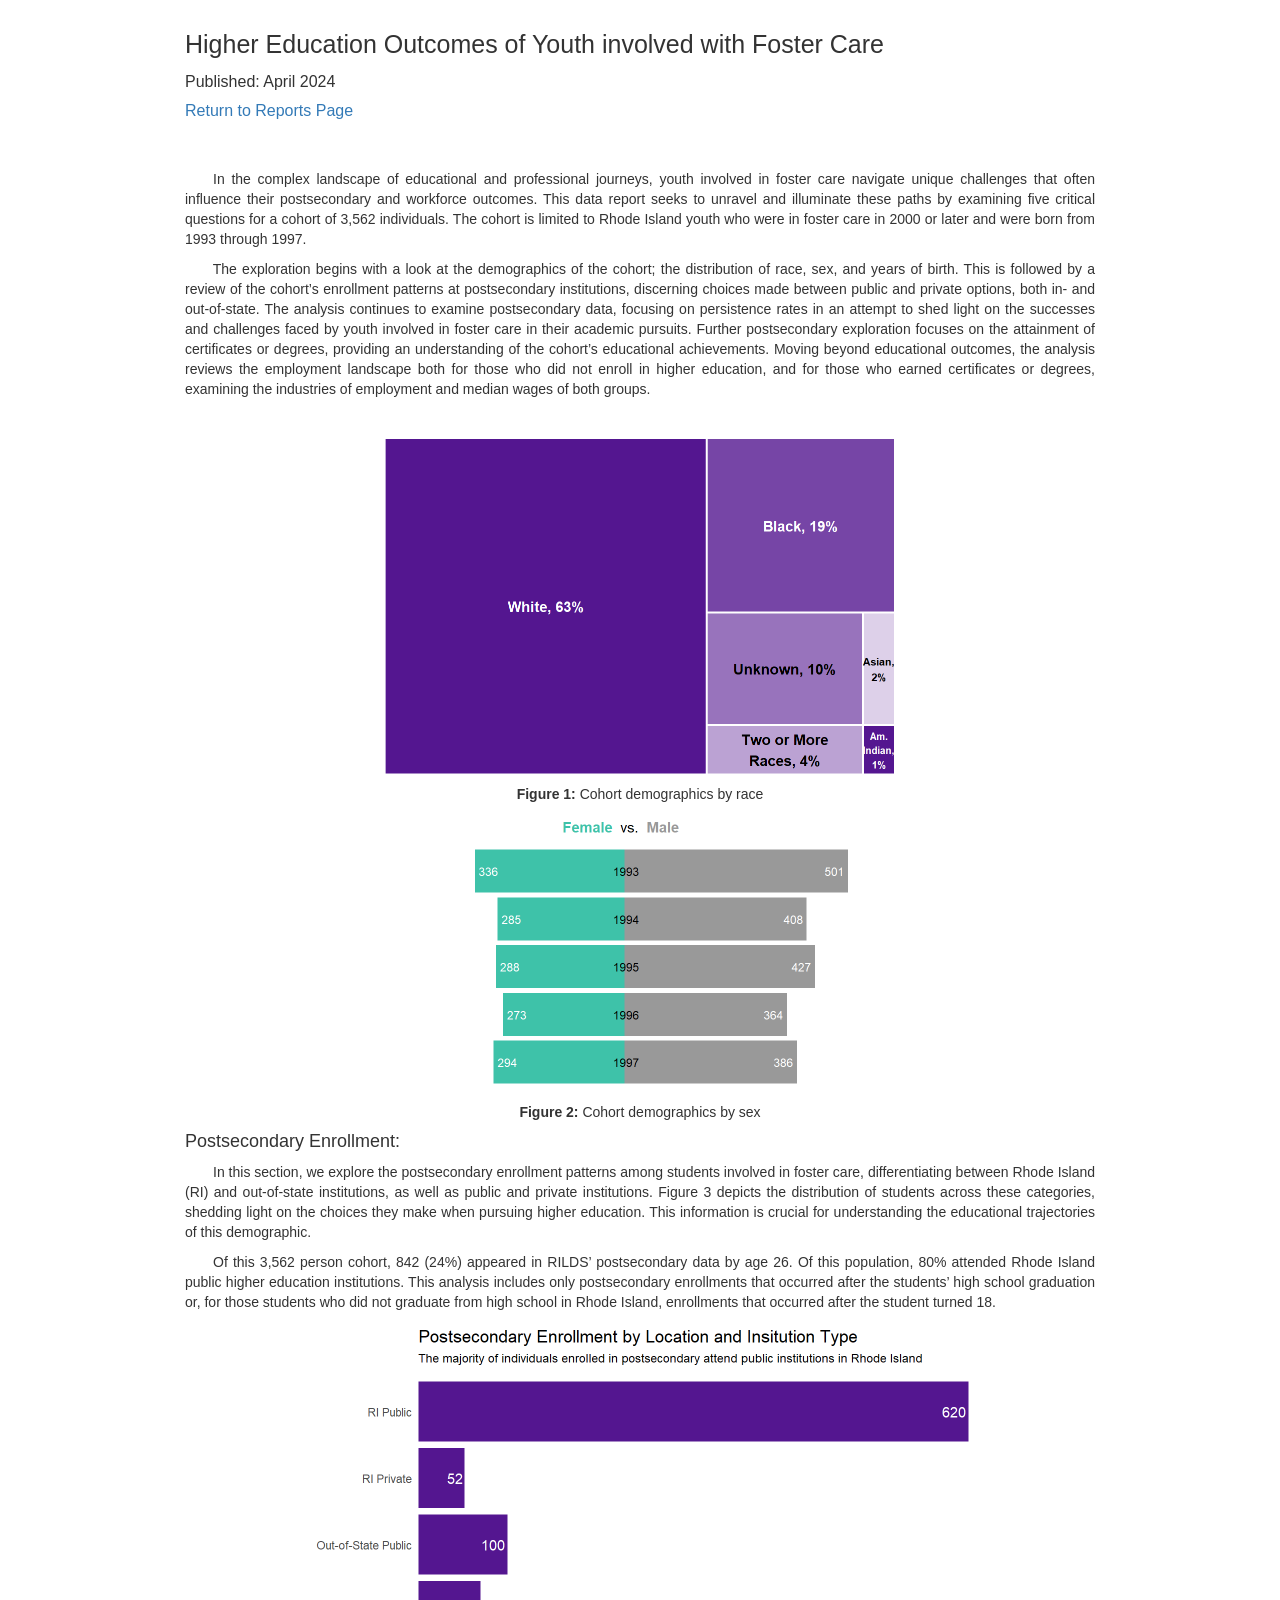
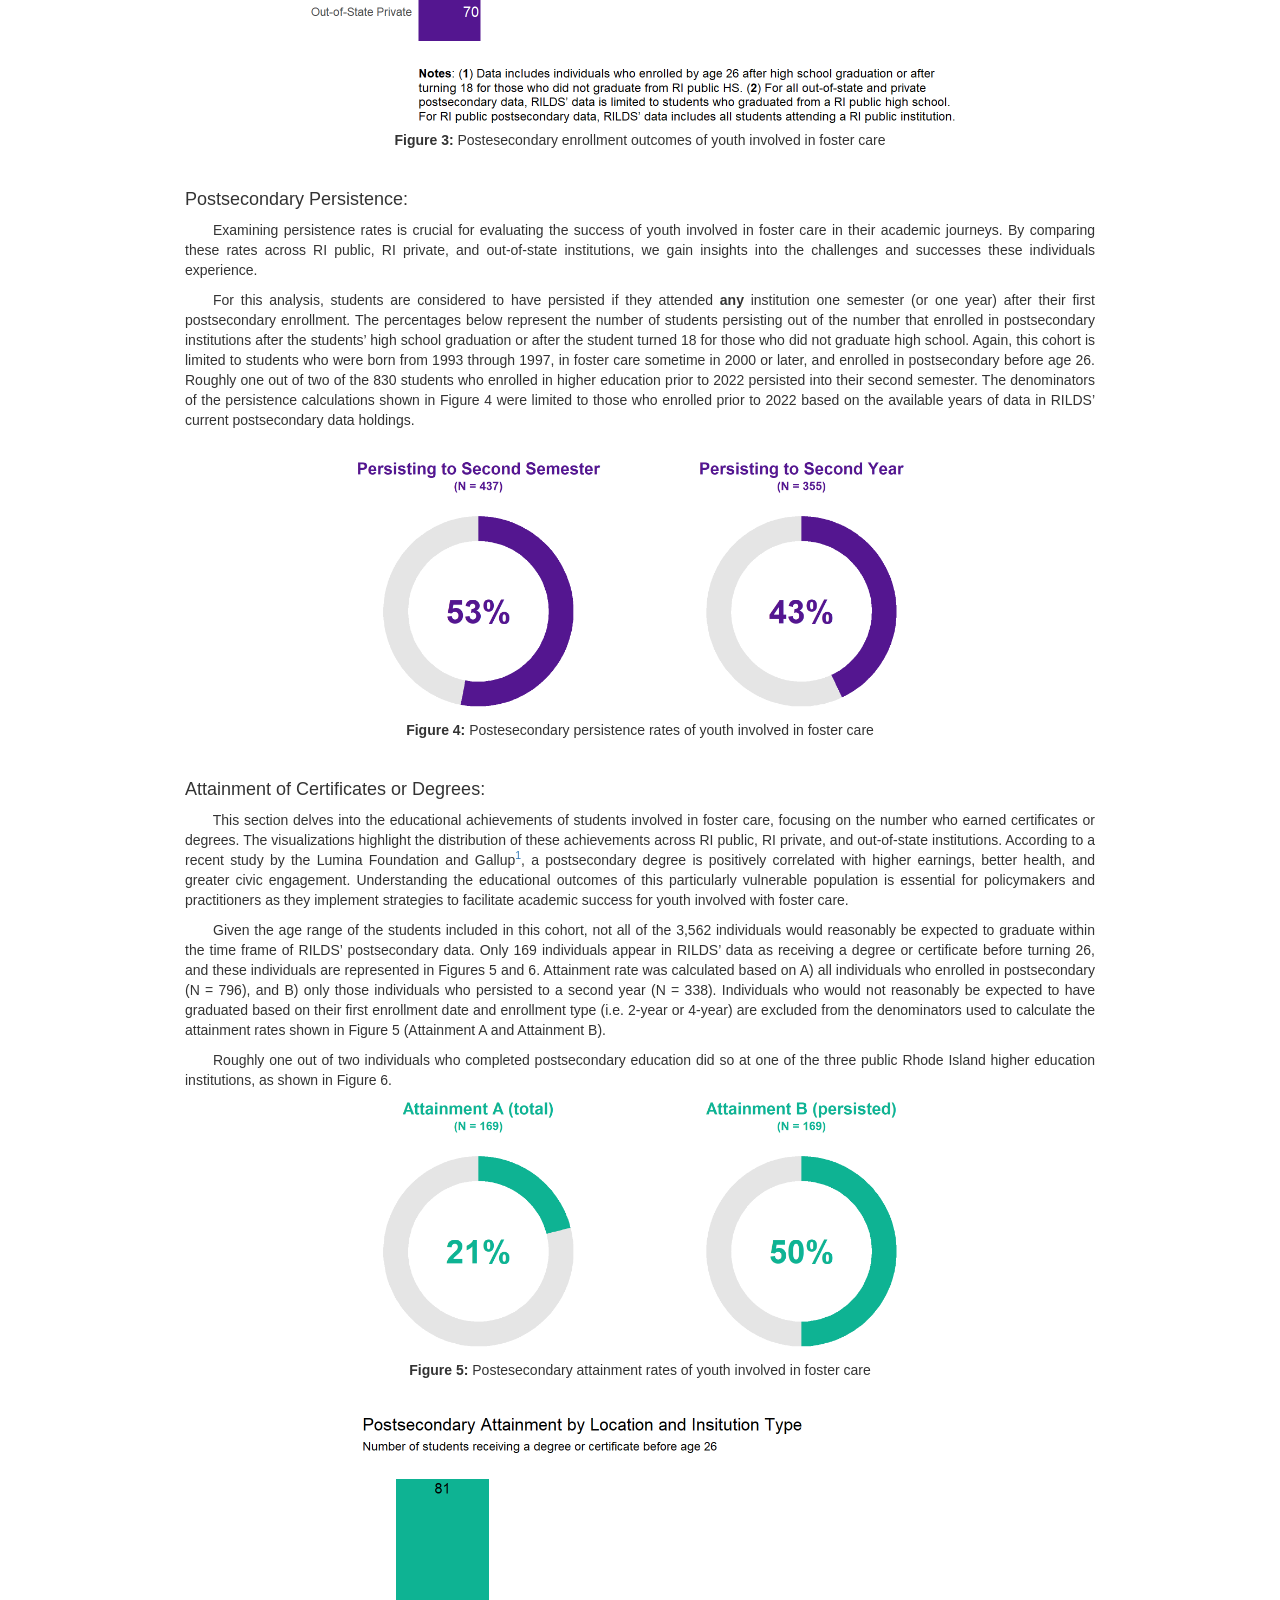
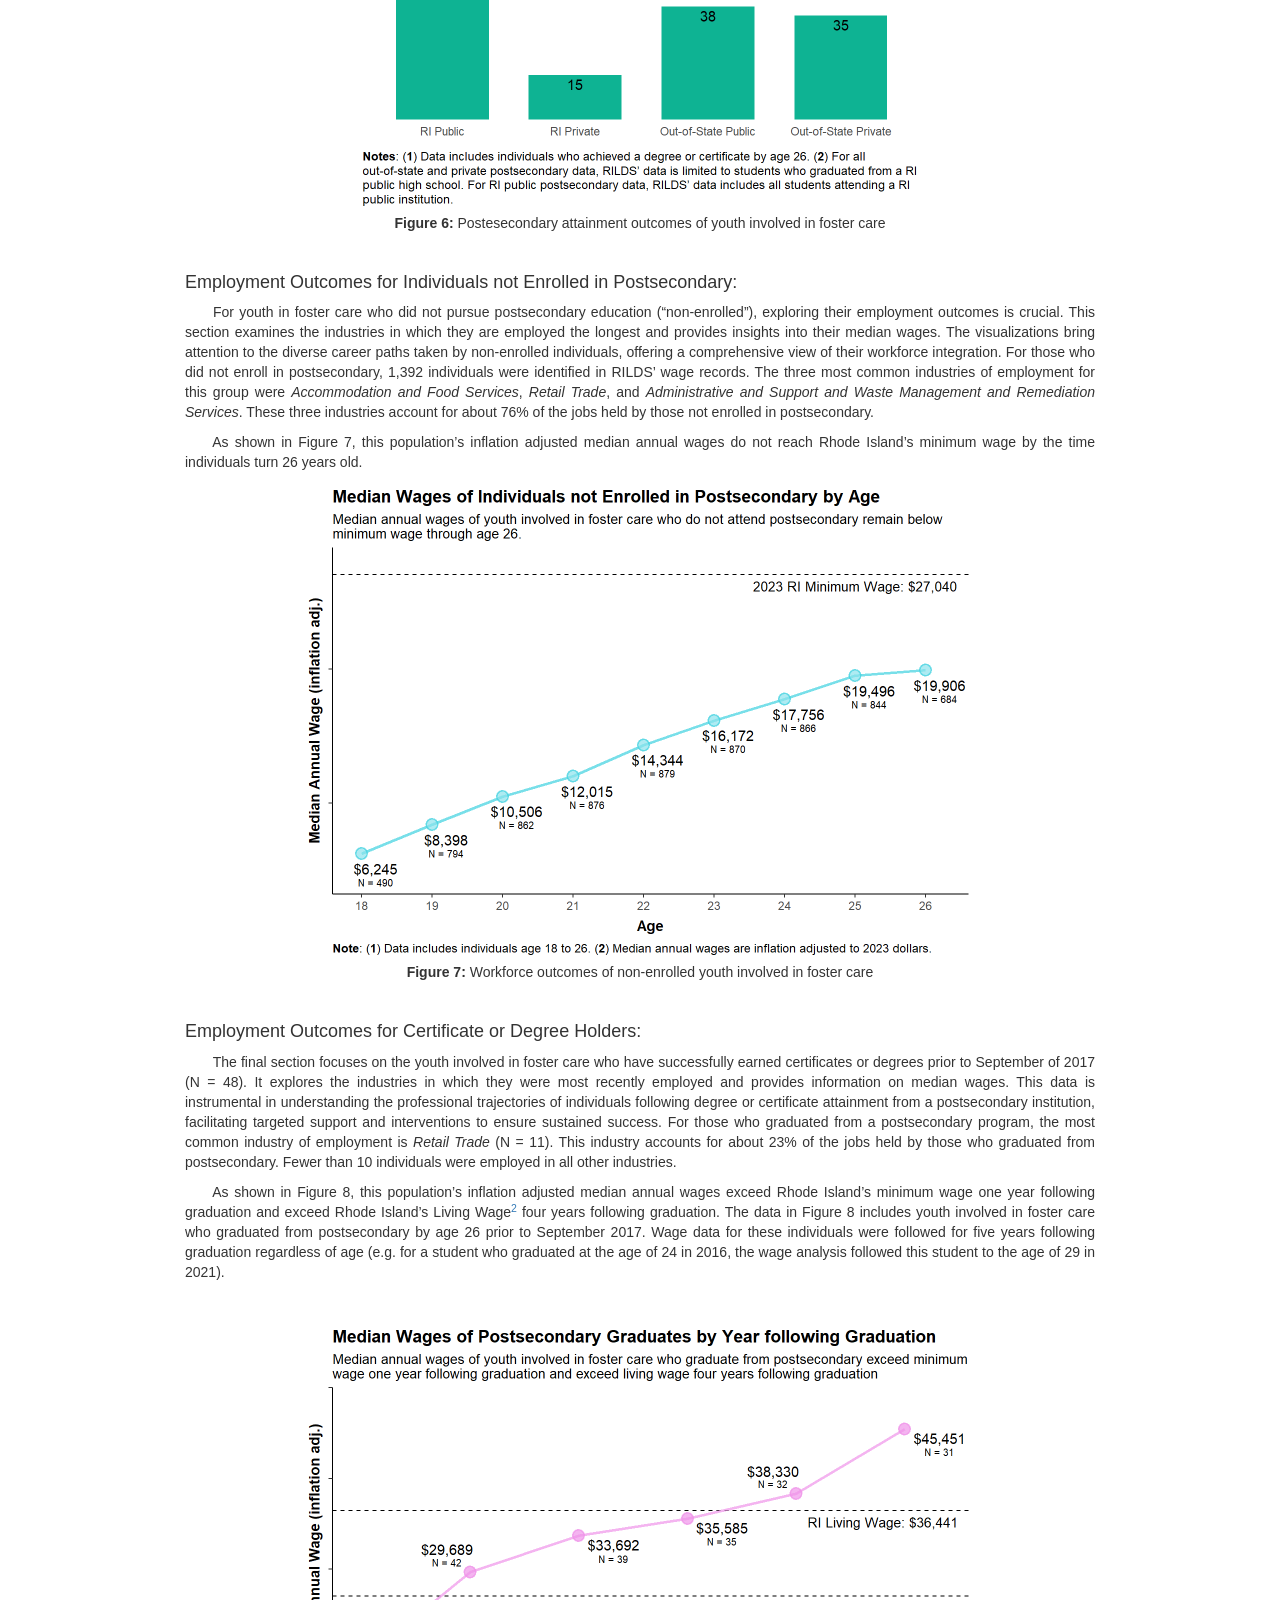
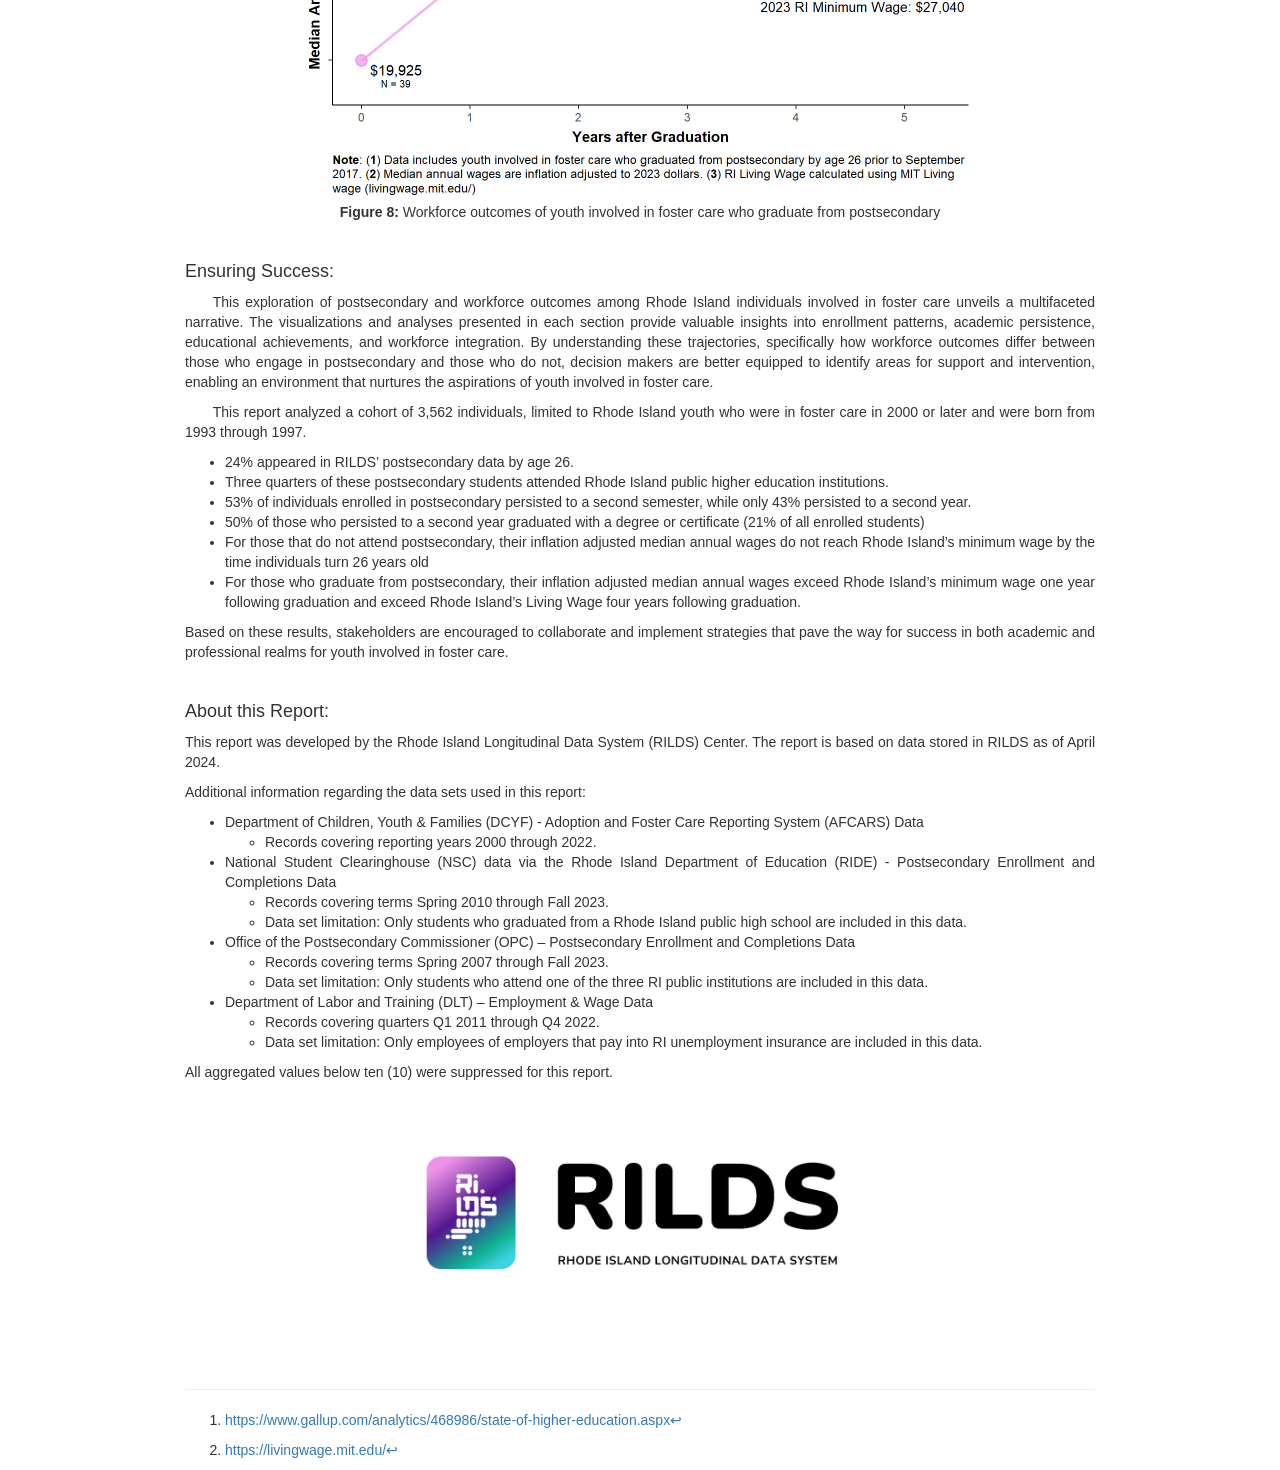
==== commit 5c61c801: "Add return button to Outcomes report" ====
--- a/FosterCareOutomces.html
+++ b/FosterCareOutomces.html
@@ -352,12 +352,12 @@
 <h1 class="title toc-ignore"><span style="font-size: 25px">Higher
 Education Outcomes of Youth involved with Foster Care<br />
 </style></h1>
-<h4 class="author"><span style="font-size: 16px">Rhode Island
+<!--<h4 class="author"><span style="font-size: 16px">Rhode Island
 Longitudinal Data System (RILDS) Center<br />
+</style></h4>-->
+<h4 class="date"><span style="font-size: 16px">Published: April 2024<br />
 </style></h4>
-<h4 class="date"><span style="font-size: 16px">Published April 03,
-2024<br />
-</style></h4>
+<h5><a href="index.html">Return to Reports Page</a></h5>
 
 </div>
 
